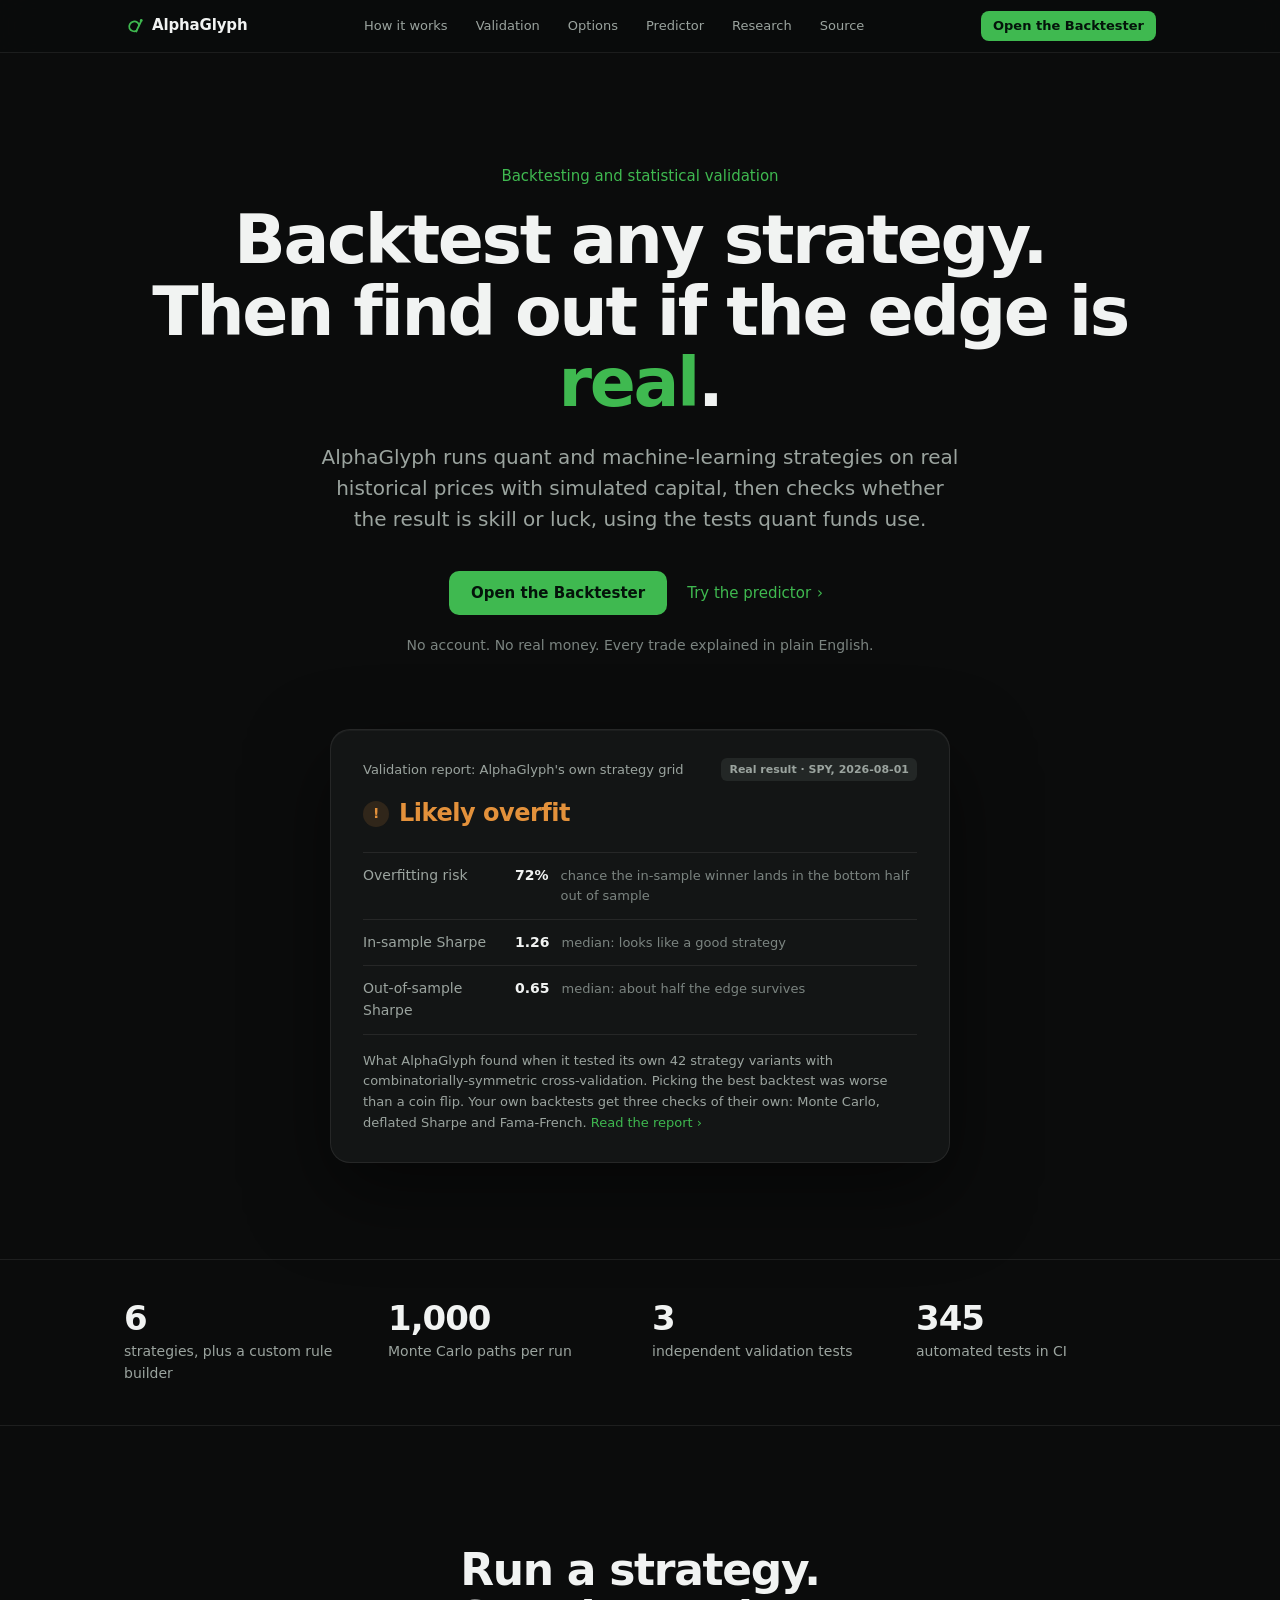
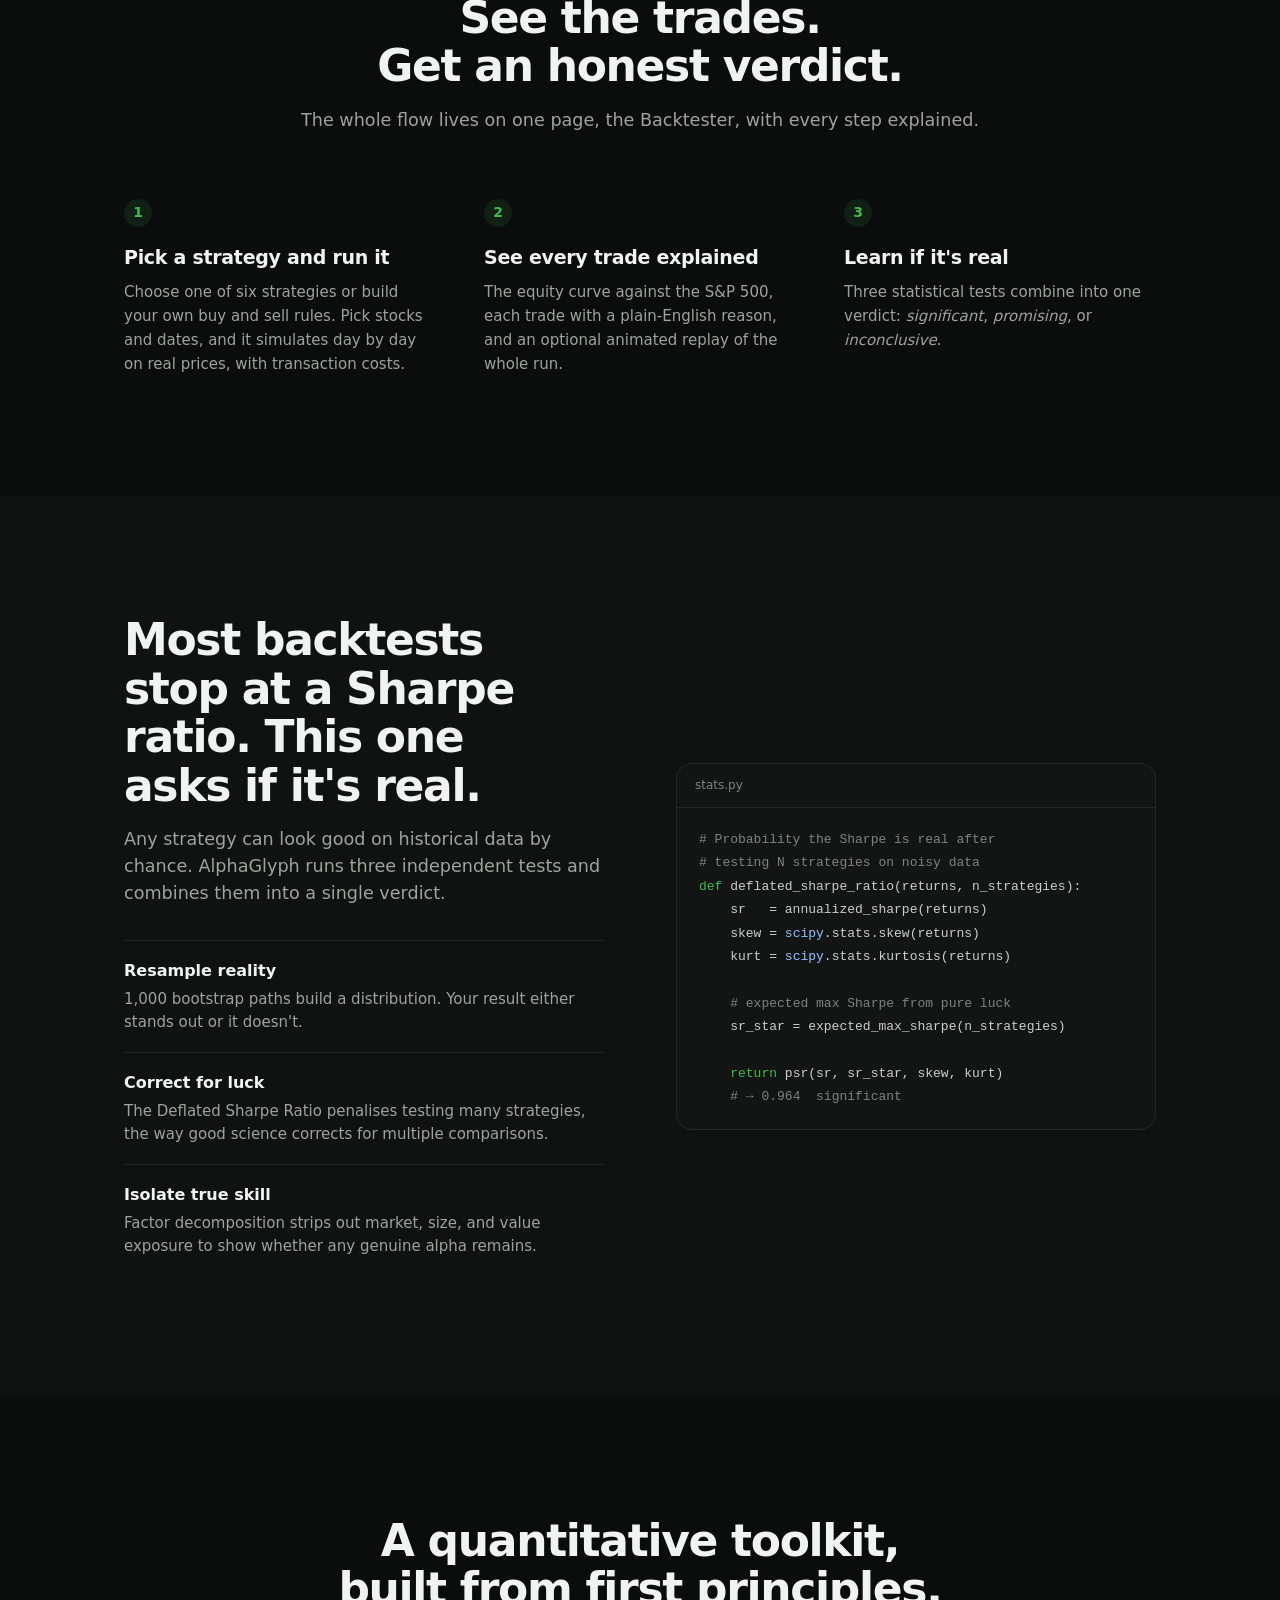
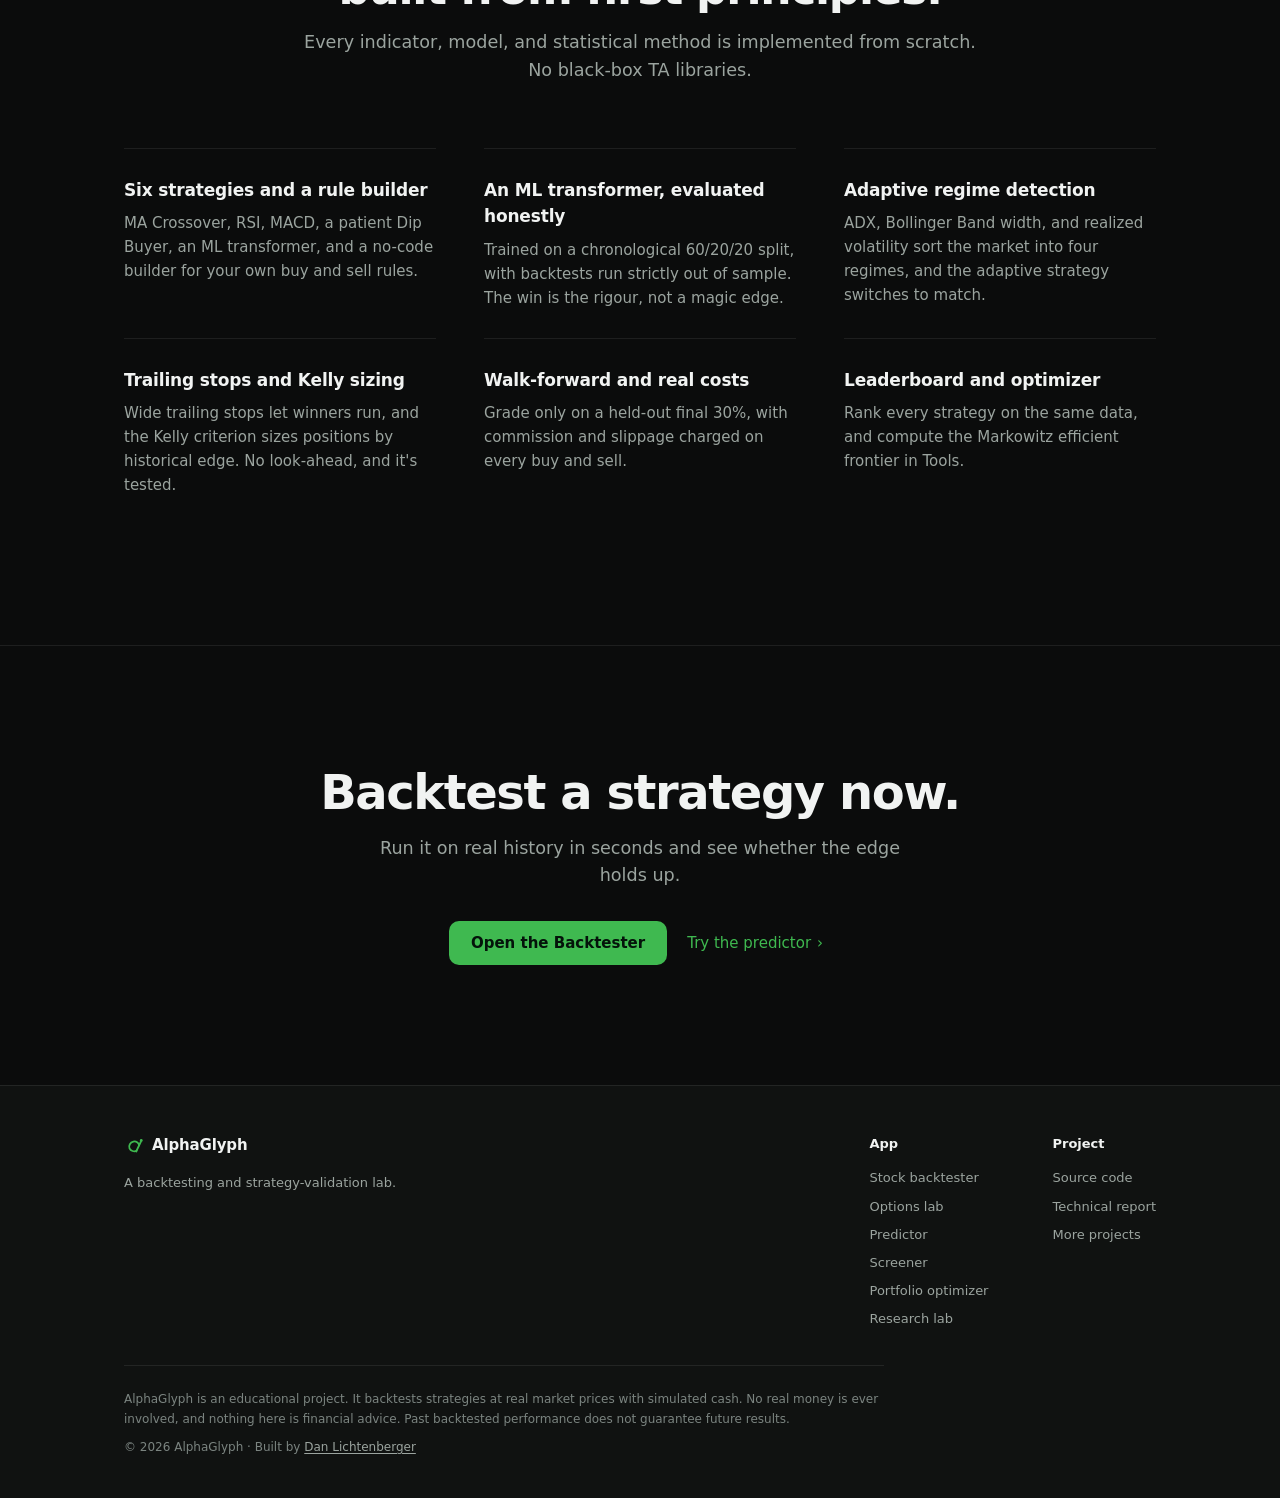
==== frontend/index.html @ bfa4dbac "Options: the wheel, staggered positions, and closing (rolling) on a short delta - The wheel preset: " ====
<!DOCTYPE html>
<html lang="en">
<head>
  <meta charset="UTF-8">
  <meta name="viewport" content="width=device-width, initial-scale=1.0">
  <title>AlphaGlyph — Backtest a Strategy and Find Out If the Edge Is Real</title>
  <meta name="description" content="AlphaGlyph is a backtesting & strategy-validation lab. Run any quant or ML strategy on real historical prices, then check whether the edge is genuine or luck with the same statistical tests quant funds use — Monte Carlo, Deflated Sharpe, Fama-French.">
  <link rel="canonical" href="https://alphaglyph.org/">

  <meta property="og:type" content="website">
  <meta property="og:site_name" content="AlphaGlyph">
  <meta property="og:url" content="https://alphaglyph.org/">
  <meta property="og:title" content="AlphaGlyph — backtest any strategy, then find out if the edge is real">
  <meta property="og:description" content="Run quant and ML strategies on real historical prices, then check whether the result is skill or luck with the tests quant funds use: Monte Carlo, Deflated Sharpe, and Fama-French.">
  <meta property="og:image" content="https://alphaglyph.org/og-image.png">
  <meta property="og:image:width" content="1200">
  <meta property="og:image:height" content="630">
  <meta property="og:image:alt" content="AlphaGlyph — backtest any strategy, then find out if the edge is real.">

  <meta name="twitter:card" content="summary_large_image">
  <meta name="twitter:title" content="AlphaGlyph — backtest any strategy, then find out if the edge is real">
  <meta name="twitter:description" content="Monte Carlo, Deflated Sharpe, and Fama-French on every backtest — an honest verdict, not just a number.">
  <meta name="twitter:image" content="https://alphaglyph.org/og-image.png">

  <!-- Fonts are self-hosted: the Google Fonts stylesheet blocked first paint for ~0.9 s on a mobile connection (Lighthouse, 2026-10-30). -->
  <link rel="preload" href="/fonts/inter-latin.woff2" as="font" type="font/woff2" crossorigin>
  <style>@font-face{font-family:'Inter';font-style:normal;font-weight:400 700;font-display:swap;src:url(/fonts/inter-latin.woff2) format('woff2');unicode-range:U+0000-00FF, U+0131, U+0152-0153, U+02BB-02BC, U+02C6, U+02DA, U+02DC, U+0304, U+0308, U+0329, U+2000-206F, U+20AC, U+2122, U+2191, U+2193, U+2212, U+2215, U+FEFF, U+FFFD}@font-face{font-family:'Inter';font-style:normal;font-weight:400 700;font-display:swap;src:url(/fonts/inter-greek.woff2) format('woff2');unicode-range:U+0370-0377, U+037A-037F, U+0384-038A, U+038C, U+038E-03A1, U+03A3-03FF}</style>
  <meta name="theme-color" content="#0b0c0c">
  <link rel="icon" type="image/svg+xml" href="favicon.svg">
  <link rel="stylesheet" href="landing.css">
</head>
<body>
<a class="skip-link" href="#main">Skip to content</a>

  <!-- ── Navbar ─────────────────────────────────────────────────────────── -->
  <nav class="lp-nav" aria-label="Main">
    <div class="lp-nav-inner">
      <a href="index.html" class="lp-brand" aria-label="AlphaGlyph home">
        <svg class="brand-logo" viewBox="0 0 24 24" fill="none" aria-hidden="true">
          <path d="M18.1 11.3 C17.6 8.2 14.6 5.9 11.2 6.7 C7.4 7.6 5.3 11.6 6.6 14.8 C7.9 18 12.2 19.3 15.2 17.7" stroke="currentColor" stroke-width="2.1" stroke-linecap="round"/>
          <path d="M14.6 18.6 L20.2 6.9" stroke="currentColor" stroke-width="2.1" stroke-linecap="round"/>
          <circle cx="20.7" cy="5.4" r="1.7" fill="currentColor"/>
        </svg>
        <span class="lp-brand-mark">AlphaGlyph</span>
      </a>
      <div class="lp-nav-links">
        <a href="#how"        class="lp-nav-link">How it works</a>
        <a href="#validation" class="lp-nav-link">Validation</a>
        <a href="options.html" class="lp-nav-link">Options</a>
        <a href="predict.html" class="lp-nav-link">Predictor</a>
        <a href="research.html" class="lp-nav-link">Research</a>
        <a href="https://github.com/Danny-397/Alphaglyph" class="lp-nav-link" target="_blank" rel="noopener">Source</a>
      </div>
      <a href="backtest.html" class="btn btn-primary btn-sm lp-nav-cta">Open the Backtester</a>
    </div>
  </nav>

  <main id="main" tabindex="-1">
    <!-- ── Hero ─────────────────────────────────────────────────────────── -->
    <header class="hero">
      <div class="container hero-inner">
        <p class="eyebrow">Backtesting and statistical validation</p>
        <h1>Backtest any strategy. <br>Then find out if the edge is <span class="accent">real</span>.</h1>
        <p class="hero-sub">
          AlphaGlyph runs quant and machine-learning strategies on real historical prices with simulated
          capital, then checks whether the result is skill or luck, using the tests quant funds use.
        </p>
        <div class="hero-cta">
          <a href="backtest.html" class="btn btn-primary btn-lg">Open the Backtester</a>
          <a href="predict.html" class="btn btn-quiet btn-lg">Try the predictor <span aria-hidden="true">›</span></a>
        </div>
        <p class="hero-note">No account. No real money. Every trade explained in plain English.</p>
      </div>

      <!-- The real result, not a flattering example: AlphaGlyph's validation of its own grid -->
      <div class="container">
        <figure class="verdict" aria-label="AlphaGlyph's validation of its own strategy grid">
          <div class="verdict-top">
            <span>Validation report: AlphaGlyph's own strategy grid</span>
            <span class="verdict-tag">Real result · SPY, 2026-08-01</span>
          </div>
          <div class="verdict-headline is-warn">
            <span class="tick" aria-hidden="true">!</span> Likely overfit
          </div>
          <div class="verdict-rows">
            <div class="verdict-row">
              <span class="lbl">Overfitting risk</span>
              <span class="val">72%</span>
              <span class="ctx">chance the in-sample winner lands in the bottom half out of sample</span>
            </div>
            <div class="verdict-row">
              <span class="lbl">In-sample Sharpe</span>
              <span class="val">1.26</span>
              <span class="ctx">median: looks like a good strategy</span>
            </div>
            <div class="verdict-row">
              <span class="lbl">Out-of-sample Sharpe</span>
              <span class="val">0.65</span>
              <span class="ctx">median: about half the edge survives</span>
            </div>
          </div>
          <figcaption class="verdict-note">What AlphaGlyph found when it tested its own 42 strategy variants with
            combinatorially-symmetric cross-validation. Picking the best backtest was worse than a coin flip.
            Your own backtests get three checks of their own: Monte Carlo, deflated Sharpe and Fama-French.
            <a href="https://github.com/Danny-397/Alphaglyph/blob/main/docs/technical-report.md">Read the report</a></figcaption>
        </figure>
      </div>
    </header>

    <!-- ── Figures ──────────────────────────────────────────────────────── -->
    <section class="figures" aria-label="At a glance">
      <div class="container figures-inner">
        <div class="figure"><span class="figure-num">6</span><span class="figure-lbl">strategies, plus a custom rule builder</span></div>
        <div class="figure"><span class="figure-num">1,000</span><span class="figure-lbl">Monte Carlo paths per run</span></div>
        <div class="figure"><span class="figure-num">3</span><span class="figure-lbl">independent validation tests</span></div>
        <div class="figure"><span class="figure-num">345</span><span class="figure-lbl">automated tests in CI</span></div>
      </div>
    </section>

    <!-- ── How it works ─────────────────────────────────────────────────── -->
    <section class="section" id="how">
      <div class="container">
        <div class="section-head">
          <h2>Run a strategy. See the trades. <br>Get an honest verdict.</h2>
          <p>The whole flow lives on one page, the Backtester, with every step explained.</p>
        </div>

        <ol class="steps">
          <li class="step">
            <span class="step-n">1</span>
            <h3>Pick a strategy and run it</h3>
            <p>Choose one of six strategies or build your own buy and sell rules. Pick stocks and dates, and it simulates day by day on real prices, with transaction costs.</p>
          </li>
          <li class="step">
            <span class="step-n">2</span>
            <h3>See every trade explained</h3>
            <p>The equity curve against the S&amp;P 500, each trade with a plain-English reason, and an optional animated replay of the whole run.</p>
          </li>
          <li class="step">
            <span class="step-n">3</span>
            <h3>Learn if it's real</h3>
            <p>Three statistical tests combine into one verdict: <em>significant</em>, <em>promising</em>, or <em>inconclusive</em>.</p>
          </li>
        </ol>
      </div>
    </section>

    <!-- ── Validation ───────────────────────────────────────────────────── -->
    <section class="section section-alt" id="validation">
      <div class="container split">
        <div>
          <div class="section-head section-head-left">
            <h2>Most backtests stop at a Sharpe ratio. This one asks if it's real.</h2>
            <p>Any strategy can look good on historical data by chance. AlphaGlyph runs three
              independent tests and combines them into a single verdict.</p>
          </div>
          <ul class="split-list">
            <li>
              <h3>Resample reality</h3>
              <p>1,000 bootstrap paths build a distribution. Your result either stands out or it doesn't.</p>
            </li>
            <li>
              <h3>Correct for luck</h3>
              <p>The Deflated Sharpe Ratio penalises testing many strategies, the way good science corrects for multiple comparisons.</p>
            </li>
            <li>
              <h3>Isolate true skill</h3>
              <p>Factor decomposition strips out market, size, and value exposure to show whether any genuine alpha remains.</p>
            </li>
          </ul>
        </div>

        <div class="code-panel">
          <div class="code-bar">stats.py</div>
          <pre class="code-body"><span class="c"># Probability the Sharpe is real after</span>
<span class="c"># testing N strategies on noisy data</span>
<span class="k">def</span> deflated_sharpe_ratio(returns, n_strategies):
    sr   = annualized_sharpe(returns)
    skew = <span class="n">scipy</span>.stats.skew(returns)
    kurt = <span class="n">scipy</span>.stats.kurtosis(returns)

    <span class="c"># expected max Sharpe from pure luck</span>
    sr_star = expected_max_sharpe(n_strategies)

    <span class="k">return</span> psr(sr, sr_star, skew, kurt)
    <span class="c"># → 0.964  significant</span></pre>
        </div>
      </div>
    </section>

    <!-- ── Toolkit ──────────────────────────────────────────────────────── -->
    <section class="section" id="features">
      <div class="container">
        <div class="section-head">
          <h2>A quantitative toolkit, built from first principles.</h2>
          <p>Every indicator, model, and statistical method is implemented from scratch. No black-box TA libraries.</p>
        </div>

        <div class="features">
          <div class="feature">
            <h3>Six strategies and a rule builder</h3>
            <p>MA Crossover, RSI, MACD, a patient Dip Buyer, an ML transformer, and a no-code builder for your own buy and sell rules.</p>
          </div>
          <div class="feature">
            <h3>An ML transformer, evaluated honestly</h3>
            <p>Trained on a chronological 60/20/20 split, with backtests run strictly out of sample. The win is the rigour, not a magic edge.</p>
          </div>
          <div class="feature">
            <h3>Adaptive regime detection</h3>
            <p>ADX, Bollinger Band width, and realized volatility sort the market into four regimes, and the adaptive strategy switches to match.</p>
          </div>
          <div class="feature">
            <h3>Trailing stops and Kelly sizing</h3>
            <p>Wide trailing stops let winners run, and the Kelly criterion sizes positions by historical edge. No look-ahead, and it's tested.</p>
          </div>
          <div class="feature">
            <h3>Walk-forward and real costs</h3>
            <p>Grade only on a held-out final 30%, with commission and slippage charged on every buy and sell.</p>
          </div>
          <div class="feature">
            <h3>Leaderboard and optimizer</h3>
            <p>Rank every strategy on the same data, and compute the Markowitz efficient frontier in Tools.</p>
          </div>
        </div>
      </div>
    </section>

    <!-- ── CTA ──────────────────────────────────────────────────────────── -->
    <section class="cta">
      <div class="container">
        <h2>Backtest a strategy now.</h2>
        <p>Run it on real history in seconds and see whether the edge holds up.</p>
        <div class="cta-btns">
          <a href="backtest.html" class="btn btn-primary btn-lg">Open the Backtester</a>
          <a href="predict.html" class="btn btn-quiet btn-lg">Try the predictor <span aria-hidden="true">›</span></a>
        </div>
      </div>
    </section>
  </main>

  <!-- ── Footer ─────────────────────────────────────────────────────────── -->
  <footer class="lp-footer">
    <div class="container">
      <div class="footer-grid">
        <div class="footer-brand">
          <a href="index.html" class="lp-brand">
            <svg class="brand-logo" viewBox="0 0 24 24" fill="none" aria-hidden="true">
              <path d="M18.1 11.3 C17.6 8.2 14.6 5.9 11.2 6.7 C7.4 7.6 5.3 11.6 6.6 14.8 C7.9 18 12.2 19.3 15.2 17.7" stroke="currentColor" stroke-width="2.1" stroke-linecap="round"/>
              <path d="M14.6 18.6 L20.2 6.9" stroke="currentColor" stroke-width="2.1" stroke-linecap="round"/>
              <circle cx="20.7" cy="5.4" r="1.7" fill="currentColor"/>
            </svg>
            <span class="lp-brand-mark">AlphaGlyph</span>
          </a>
          <p class="footer-tagline">A backtesting and strategy-validation lab.</p>
        </div>
        <div class="footer-links">
          <div class="footer-col">
            <h2>App</h2>
            <a href="backtest.html">Stock backtester</a>
            <a href="options.html">Options lab</a>
            <a href="predict.html">Predictor</a>
            <a href="screener.html">Screener</a>
            <a href="portfolio.html">Portfolio optimizer</a>
            <a href="research.html">Research lab</a>
          </div>
          <div class="footer-col">
            <h2>Project</h2>
            <a href="https://github.com/Danny-397/Alphaglyph" target="_blank" rel="noopener">Source code</a>
            <a href="https://github.com/Danny-397/Alphaglyph/blob/main/docs/technical-report.md">Technical report</a>
            <a href="https://danny-397.github.io/">More projects</a>
          </div>
        </div>
      </div>
      <p class="disclaimer">
        AlphaGlyph is an educational project. It backtests strategies at real market prices with simulated cash.
        No real money is ever involved, and nothing here is financial advice. Past backtested performance does
        not guarantee future results.
      </p>
      <p class="disclaimer">© 2026 AlphaGlyph · Built by <a href="https://danny-397.github.io/">Dan Lichtenberger</a></p>
    </div>
  </footer>

  <!-- Pre-warm the free-tier backend when a visitor reaches for a tool (hovers,
       focuses or taps a link to one), so the cold start overlaps the click.
       Not on page load: Render's 750 free instance-hours are shared by every
       backend on the account, each wake costs at least 15 minutes, and a
       visitor who only reads this page (or a crawler) should not spend any. -->
  <script src="config.js"></script>
  <script>
    (function () {
      var base = window.RENDER_URL || ''
      if (!base || navigator.webdriver) return
      var woke = false
      function wake(e) {
        var a = e.target.closest && e.target.closest('a[href]')
        if (woke || !a || !/(backtest|predict|research|screener|portfolio|tools)\.html/.test(a.getAttribute('href'))) return
        woke = true
        // No mode:'no-cors': /health sends access-control-allow-origin for this
        // site, and no-cors was getting the request cancelled (net::ERR_ABORTED).
        try { fetch(base + '/health', { cache: 'no-store' }).catch(function () {}) } catch (err) { /* never break the page */ }
      }
      ['pointerover', 'focusin', 'touchstart'].forEach(function (t) {
        document.addEventListener(t, wake, { passive: true })
      })
    })()
  </script>

<script src="scroll-focus.js" defer></script>
</body>
</html>
---- frontend/landing.css ----
/* Inter arrives late (display=swap). Until it does, text set in plain Arial
   wraps differently and the hero jumps when Inter lands (CLS 0.17 measured
   2026-10-30). Arial scaled to Inter's metrics keeps the line breaks put. */
@font-face {
  font-family: "Inter Fallback";
  src: local("Arial");
  size-adjust: 107.12%;
  ascent-override: 90.44%;
  descent-override: 22.52%;
  line-gap-override: 0%;
}

/* ══════════════════════════════════════════════════════════════════════════
   AlphaGlyph — Landing page
   Same tokens as the app (style.css): neutral near-black, one green accent,
   system typography. Hierarchy comes from type and space, not boxes.
   ══════════════════════════════════════════════════════════════════════════ */

:root {
  --bg:        #0b0c0c;
  --bg-alt:    #101211;
  --surface:   #131515;
  --surface2:  #1b1e1d;
  --surface3:  #232726;
  --border:    rgba(255,255,255,0.08);
  --border-lt: rgba(255,255,255,0.14);
  --text:      #f1f3f2;
  --muted:     #9ba49f;
  --faint:     #7b8480;

  --green:     #3fb950;
  --green-br:  #4cc85f;
  --green-dim: rgba(63,185,80,0.12);
  --amber:     #e3913b;
  --amber-dim: rgba(227,145,59,0.14);

  --font-ui:   -apple-system, BlinkMacSystemFont, 'SF Pro Display', 'SF Pro Text', 'Inter', 'Inter Fallback', 'Segoe UI', system-ui, sans-serif;
  --font-mono: 'SF Mono', ui-monospace, 'JetBrains Mono', 'Cascadia Code', Menlo, monospace;
  --maxw:      1080px;
  --ease:      cubic-bezier(0.2, 0.8, 0.2, 1);
  --ring:      0 0 0 3px rgba(63,185,80,0.35);
  color-scheme: dark;
}

*, *::before, *::after { box-sizing: border-box; margin: 0; padding: 0; }

html { scroll-behavior: smooth; scroll-padding-top: 72px; -webkit-text-size-adjust: 100%; }

body {
  background: var(--bg);
  color: var(--text);
  font-family: var(--font-ui);
  font-size: 17px;
  line-height: 1.55;
  -webkit-font-smoothing: antialiased;
  -moz-osx-font-smoothing: grayscale;
}

a { color: inherit; text-decoration: none; }
:focus-visible { outline: none; box-shadow: var(--ring); border-radius: 8px; }
::selection { background: rgba(63,185,80,0.3); }

.container { max-width: var(--maxw); margin: 0 auto; padding: 0 24px; }

/* ── Navbar ──────────────────────────────────────────────────────────────── */
.lp-nav {
  position: sticky; top: 0; z-index: 50;
  background: rgba(11,12,12,0.72);
  backdrop-filter: saturate(180%) blur(20px);
  -webkit-backdrop-filter: saturate(180%) blur(20px);
  border-bottom: 1px solid var(--border);
}
.lp-nav-inner {
  max-width: var(--maxw);
  margin: 0 auto;
  padding: 0 24px;
  height: 52px;
  display: flex; align-items: center; gap: 24px;
}
.lp-brand { display: inline-flex; align-items: center; gap: 8px; }
.brand-logo { width: 20px; height: 20px; color: var(--green); flex-shrink: 0; }
.lp-brand-mark { font-size: 15px; font-weight: 600; letter-spacing: -0.01em; }

.lp-nav-links { display: flex; gap: 4px; margin: 0 auto; }
.lp-nav-link {
  padding: 6px 12px;
  font-size: 13px; font-weight: 500;
  color: var(--muted);
  border-radius: 8px;
  transition: color 120ms var(--ease);
}
.lp-nav-link:hover { color: var(--text); }

/* ── Buttons ─────────────────────────────────────────────────────────────── */
.btn {
  display: inline-flex; align-items: center; justify-content: center; gap: 6px;
  height: 36px; padding: 0 16px;
  border: none; border-radius: 8px;
  font-family: var(--font-ui);
  font-size: 14px; font-weight: 500;
  white-space: nowrap;
  cursor: pointer;
  transition: background 120ms var(--ease), color 120ms var(--ease), transform 120ms var(--ease);
}
.btn:active { transform: scale(0.98); }
.btn-primary { background: var(--green); color: #04130a; font-weight: 600; }
.btn-primary:hover { background: var(--green-br); }
.btn-quiet { background: transparent; color: var(--green); padding: 0 8px; }
.btn-quiet:hover { color: var(--green-br); text-decoration: underline; text-underline-offset: 4px; }
.btn-sm { height: 30px; padding: 0 12px; font-size: 13px; }
.btn-lg { height: 44px; padding: 0 22px; font-size: 15px; border-radius: 10px; }
.btn-quiet.btn-lg { padding: 0 8px; }

/* ── Hero ────────────────────────────────────────────────────────────────── */
.hero { padding: 112px 0 96px; }
.hero-inner { text-align: center; }
.eyebrow {
  font-size: 15px; font-weight: 500;
  color: var(--green);
  margin-bottom: 16px;
}
.hero h1 {
  font-size: clamp(2.5rem, 6vw, 4.25rem);
  line-height: 1.05;
  font-weight: 700;
  letter-spacing: -0.035em;
  margin: 0 auto 24px;
  max-width: 1000px;
  text-wrap: balance;
}
.hero h1 .accent { color: var(--green); }
.hero-sub {
  font-size: clamp(1.05rem, 1.6vw, 1.25rem);
  line-height: 1.55;
  color: var(--muted);
  max-width: 640px;
  margin: 0 auto 36px;
}
.hero-cta { display: flex; gap: 12px; justify-content: center; align-items: center; flex-wrap: wrap; }
.hero-note { font-size: 14px; color: var(--faint); margin-top: 20px; }

/* Verdict card: the product's own output, presented as the hero image */
.verdict {
  max-width: 620px;
  margin: 72px auto 0;
  padding: 28px 32px;
  background: var(--surface);
  border: 1px solid var(--border);
  border-radius: 20px;
  box-shadow: 0 1px 0 rgba(255,255,255,0.04) inset, 0 30px 80px rgba(0,0,0,0.5);
}
.verdict-top {
  display: flex; align-items: center; justify-content: space-between; gap: 12px;
  font-size: 13px; color: var(--muted);
  margin-bottom: 14px;
}
.verdict-tag {
  font-size: 11px; font-weight: 600;
  color: var(--muted);
  background: var(--surface3);
  padding: 3px 8px;
  border-radius: 6px;
}
.verdict-headline {
  display: flex; align-items: center; gap: 10px;
  font-size: 24px; font-weight: 600; letter-spacing: -0.02em;
  color: var(--green);
  margin-bottom: 20px;
}
.verdict-headline .tick {
  display: inline-flex; align-items: center; justify-content: center;
  width: 26px; height: 26px; border-radius: 50%;
  background: var(--green-dim);
  font-size: 14px; flex-shrink: 0;
}
.verdict-rows { border-top: 1px solid var(--border); }
.verdict-headline.is-warn { color: var(--amber); }
.verdict-headline.is-warn .tick { background: var(--amber-dim); font-weight: 700; }
.verdict-row {
  display: grid;
  grid-template-columns: 140px auto 1fr;
  align-items: baseline;
  gap: 12px;
  padding: 12px 0;
  border-bottom: 1px solid var(--border);
  font-size: 14px;
}
.verdict-row .lbl { color: var(--muted); }
.verdict-row .val { font-weight: 600; font-variant-numeric: tabular-nums; }
.verdict-row .ctx { color: var(--faint); font-size: 13px; }
.verdict-note {
  margin-top: 16px;
  font-size: 13px; line-height: 1.6;
  color: var(--muted);
}
.verdict-note a { color: var(--green); white-space: nowrap; }
.verdict-note a::after { content: ' ›'; }
.verdict-note a:hover { text-decoration: underline; text-underline-offset: 3px; }

/* ── Figures ─────────────────────────────────────────────────────────────── */
.figures { border-top: 1px solid var(--border); border-bottom: 1px solid var(--border); }
.figures-inner {
  display: grid;
  grid-template-columns: repeat(4, 1fr);
  gap: 24px;
  padding-top: 40px; padding-bottom: 40px;
}
.figure { display: flex; flex-direction: column; gap: 4px; }
.figure-num {
  font-size: 34px; font-weight: 600; letter-spacing: -0.03em; line-height: 1.1;
  font-variant-numeric: tabular-nums;
}
.figure-lbl { font-size: 14px; color: var(--muted); }

/* ── Sections ────────────────────────────────────────────────────────────── */
.section { padding: 120px 0; }
.section-alt { background: var(--bg-alt); }
.section-head { max-width: 680px; margin: 0 auto 64px; text-align: center; }
.section-head-left { margin: 0 0 32px; text-align: left; }
.section-head-left h2 { font-size: clamp(1.75rem, 3vw, 2.25rem); }
.section-head h2, .cta h2 { text-wrap: balance; }
.section-head h2 {
  font-size: clamp(1.9rem, 3.6vw, 2.75rem);
  font-weight: 700;
  letter-spacing: -0.03em;
  line-height: 1.1;
  margin-bottom: 16px;
}
.section-head p { font-size: 1.1rem; color: var(--muted); }

/* Steps: three numbered columns, no boxes */
.steps {
  list-style: none;
  display: grid;
  grid-template-columns: repeat(3, 1fr);
  gap: 48px;
}
.step-n {
  display: inline-flex; align-items: center; justify-content: center;
  width: 28px; height: 28px;
  border-radius: 50%;
  background: var(--green-dim);
  color: var(--green);
  font-size: 14px; font-weight: 600;
  margin-bottom: 16px;
}
.step h3 { font-size: 19px; font-weight: 600; letter-spacing: -0.015em; margin-bottom: 8px; }
.step p  { font-size: 15px; color: var(--muted); line-height: 1.6; }

/* Validation split */
.split {
  display: grid;
  grid-template-columns: 1fr 1fr;
  gap: 72px;
  align-items: center;
}
.split-list { list-style: none; }
.split-list li { padding: 18px 0; border-top: 1px solid var(--border); }
.split-list h3 { font-size: 16px; font-weight: 600; margin-bottom: 4px; }
.split-list p  { font-size: 15px; color: var(--muted); }

.code-panel {
  background: var(--surface);
  border: 1px solid var(--border);
  border-radius: 16px;
  overflow: hidden;
  font-family: var(--font-mono);
  font-size: 13px;
}
.code-bar {
  padding: 12px 18px;
  font-family: var(--font-ui);
  font-size: 12px; color: var(--faint);
  border-bottom: 1px solid var(--border);
}
.code-body { padding: 20px 22px; line-height: 1.8; color: #c9d0cc; overflow-x: auto; }
.code-body .k { color: var(--green); }
.code-body .c { color: var(--faint); }
.code-body .n { color: #8fc1ff; }

/* Toolkit: a quiet two-row grid separated by hairlines */
.features {
  display: grid;
  grid-template-columns: repeat(3, 1fr);
  column-gap: 48px;
}
.feature { padding: 28px 0; border-top: 1px solid var(--border); }
.feature h3 { font-size: 17px; font-weight: 600; letter-spacing: -0.01em; margin-bottom: 8px; }
.feature p  { font-size: 15px; color: var(--muted); line-height: 1.6; }

/* ── CTA ─────────────────────────────────────────────────────────────────── */
.cta { text-align: center; padding: 120px 0; border-top: 1px solid var(--border); }
.cta h2 {
  font-size: clamp(2rem, 4vw, 3rem);
  font-weight: 700; letter-spacing: -0.03em; line-height: 1.1;
  margin-bottom: 16px;
}
.cta p { font-size: 1.1rem; color: var(--muted); margin: 0 auto 32px; max-width: 520px; }
.cta-btns { display: flex; gap: 12px; justify-content: center; align-items: center; flex-wrap: wrap; }

/* ── Footer ──────────────────────────────────────────────────────────────── */
.lp-footer { border-top: 1px solid var(--border); padding: 48px 0 40px; background: var(--bg-alt); }
.footer-grid {
  display: flex; justify-content: space-between; align-items: flex-start;
  gap: 32px; flex-wrap: wrap;
  margin-bottom: 32px;
}
.footer-tagline { font-size: 13px; color: var(--muted); margin-top: 10px; }
.footer-links { display: flex; gap: 64px; flex-wrap: wrap; }
.footer-col h2 { font-size: 13px; font-weight: 600; margin-bottom: 10px; }
.footer-col a {
  display: block;
  font-size: 13px; color: var(--muted);
  padding: 4px 0;
  transition: color 120ms var(--ease);
}
.footer-col a:hover { color: var(--text); }
.disclaimer {
  font-size: 12px; line-height: 1.65;
  color: var(--faint);
  max-width: 760px;
}
.disclaimer:first-of-type { padding-top: 24px; border-top: 1px solid var(--border); }
.disclaimer + .disclaimer { margin-top: 8px; }
.disclaimer a { color: var(--muted); text-decoration: underline; text-underline-offset: 2px; }
.disclaimer a:hover { color: var(--text); }

/* ── Responsive ──────────────────────────────────────────────────────────── */
@media (max-width: 880px) {
  .lp-nav-links { display: none; }
  .lp-nav-cta   { margin-left: auto; }
  .hero    { padding: 80px 0 72px; }
  .section, .cta { padding: 88px 0; }
  .figures-inner { grid-template-columns: repeat(2, 1fr); row-gap: 32px; }
  .steps    { grid-template-columns: 1fr; gap: 36px; }
  .split    { grid-template-columns: 1fr; gap: 48px; }
  .features { grid-template-columns: 1fr 1fr; column-gap: 32px; }
  .section-head { margin-bottom: 48px; }
}
@media (max-width: 560px) {
  body { font-size: 16px; }
  .container, .lp-nav-inner { padding-left: 16px; padding-right: 16px; }
  .hero { padding: 56px 0 56px; }
  .hero h1 br, .section-head h2 br { display: none; }
  .hero-cta, .cta-btns { flex-direction: column; align-items: stretch; }
  .hero-cta .btn-primary, .cta-btns .btn-primary { width: 100%; }
  .verdict { margin-top: 48px; padding: 20px; border-radius: 16px; }
  .verdict-headline { font-size: 20px; }
  .verdict-row { grid-template-columns: 1fr auto; row-gap: 2px; }
  .verdict-row .ctx { grid-column: 1 / -1; }
  .figure-num { font-size: 28px; }
  .features { grid-template-columns: 1fr; }
  .section, .cta { padding: 72px 0; }
  .footer-links { gap: 40px; }
}

@media (prefers-reduced-motion: reduce) {
  html { scroll-behavior: auto; }
  *, *::before, *::after { transition-duration: 0.01ms !important; animation-duration: 0.01ms !important; }
}

/* Skip link: hidden until a keyboard user tabs to it, then the first stop on the page. */
.skip-link { position: absolute; left: 12px; top: -64px; z-index: 1000; padding: 10px 14px;
  border-radius: 8px; background: #3fb950; color: #06180a; font-weight: 600; text-decoration: none; }
.skip-link:focus { top: 12px; }
main:focus { outline: none; }
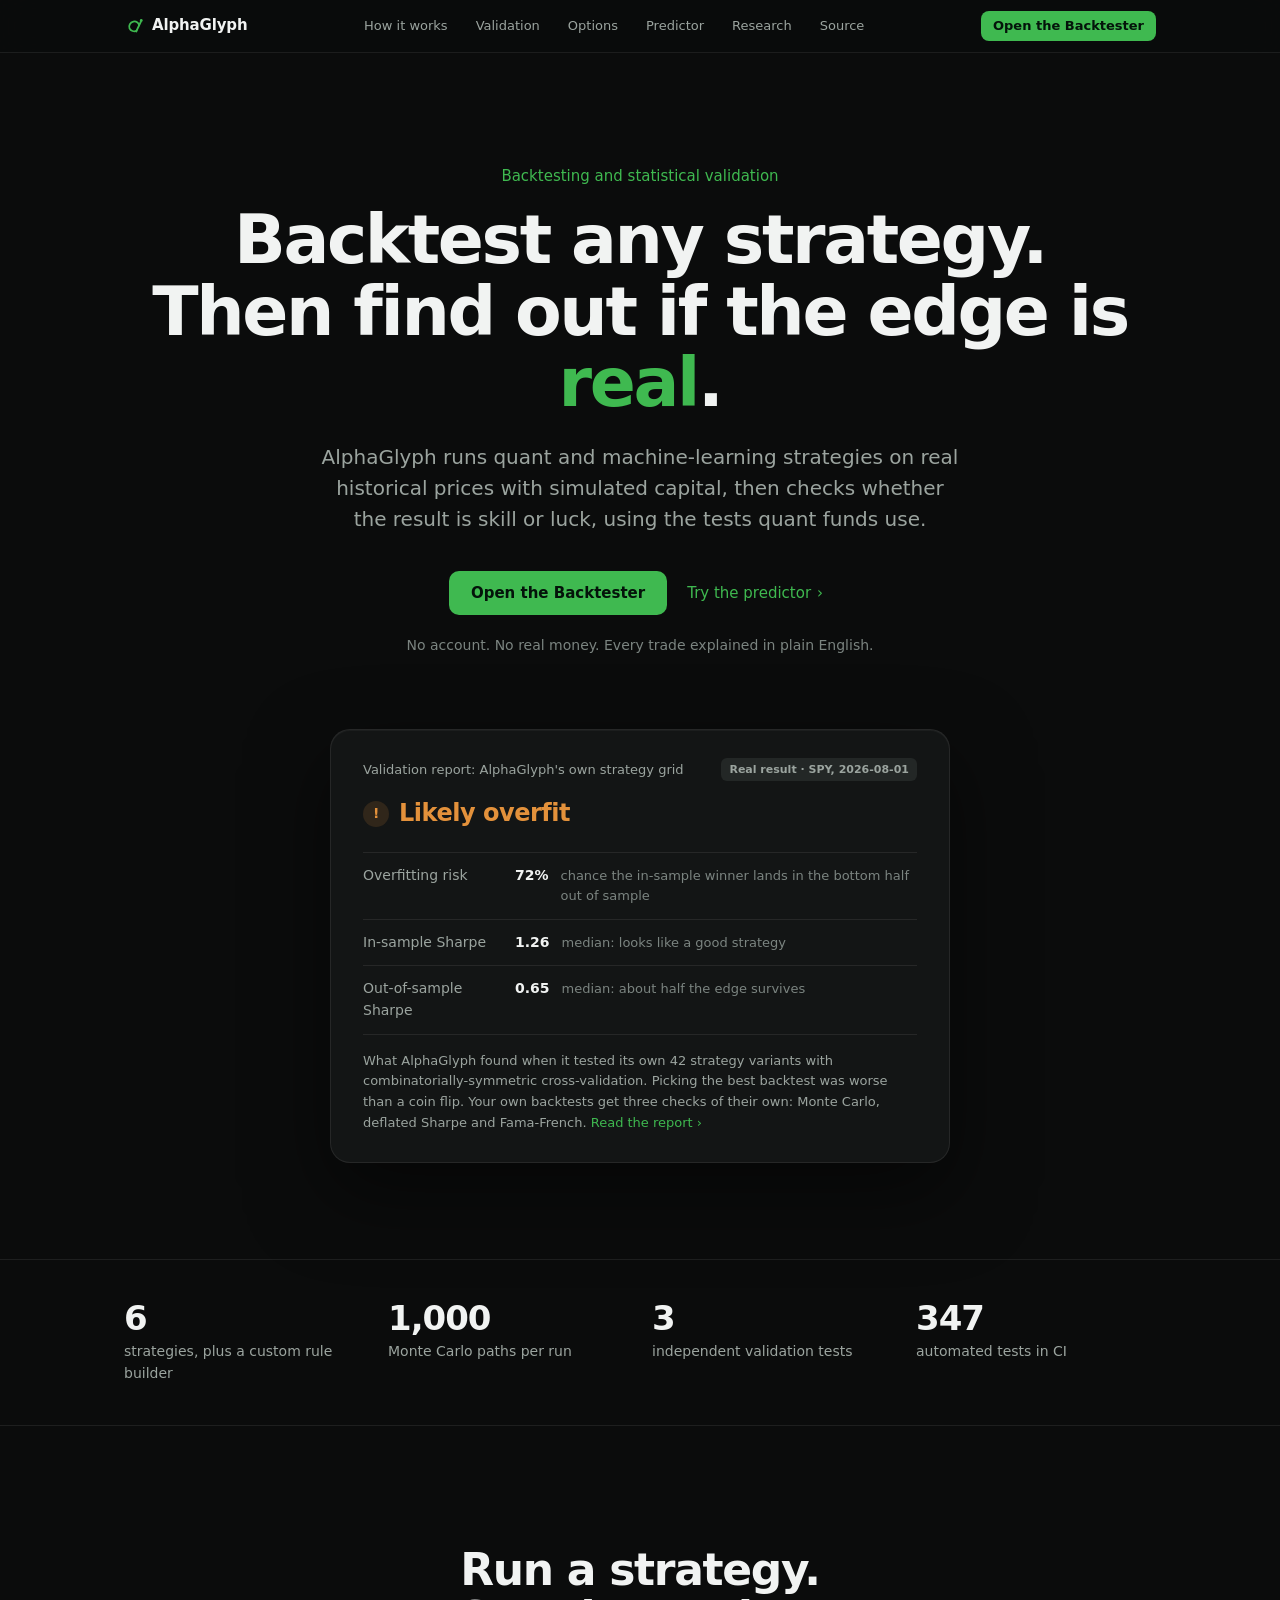
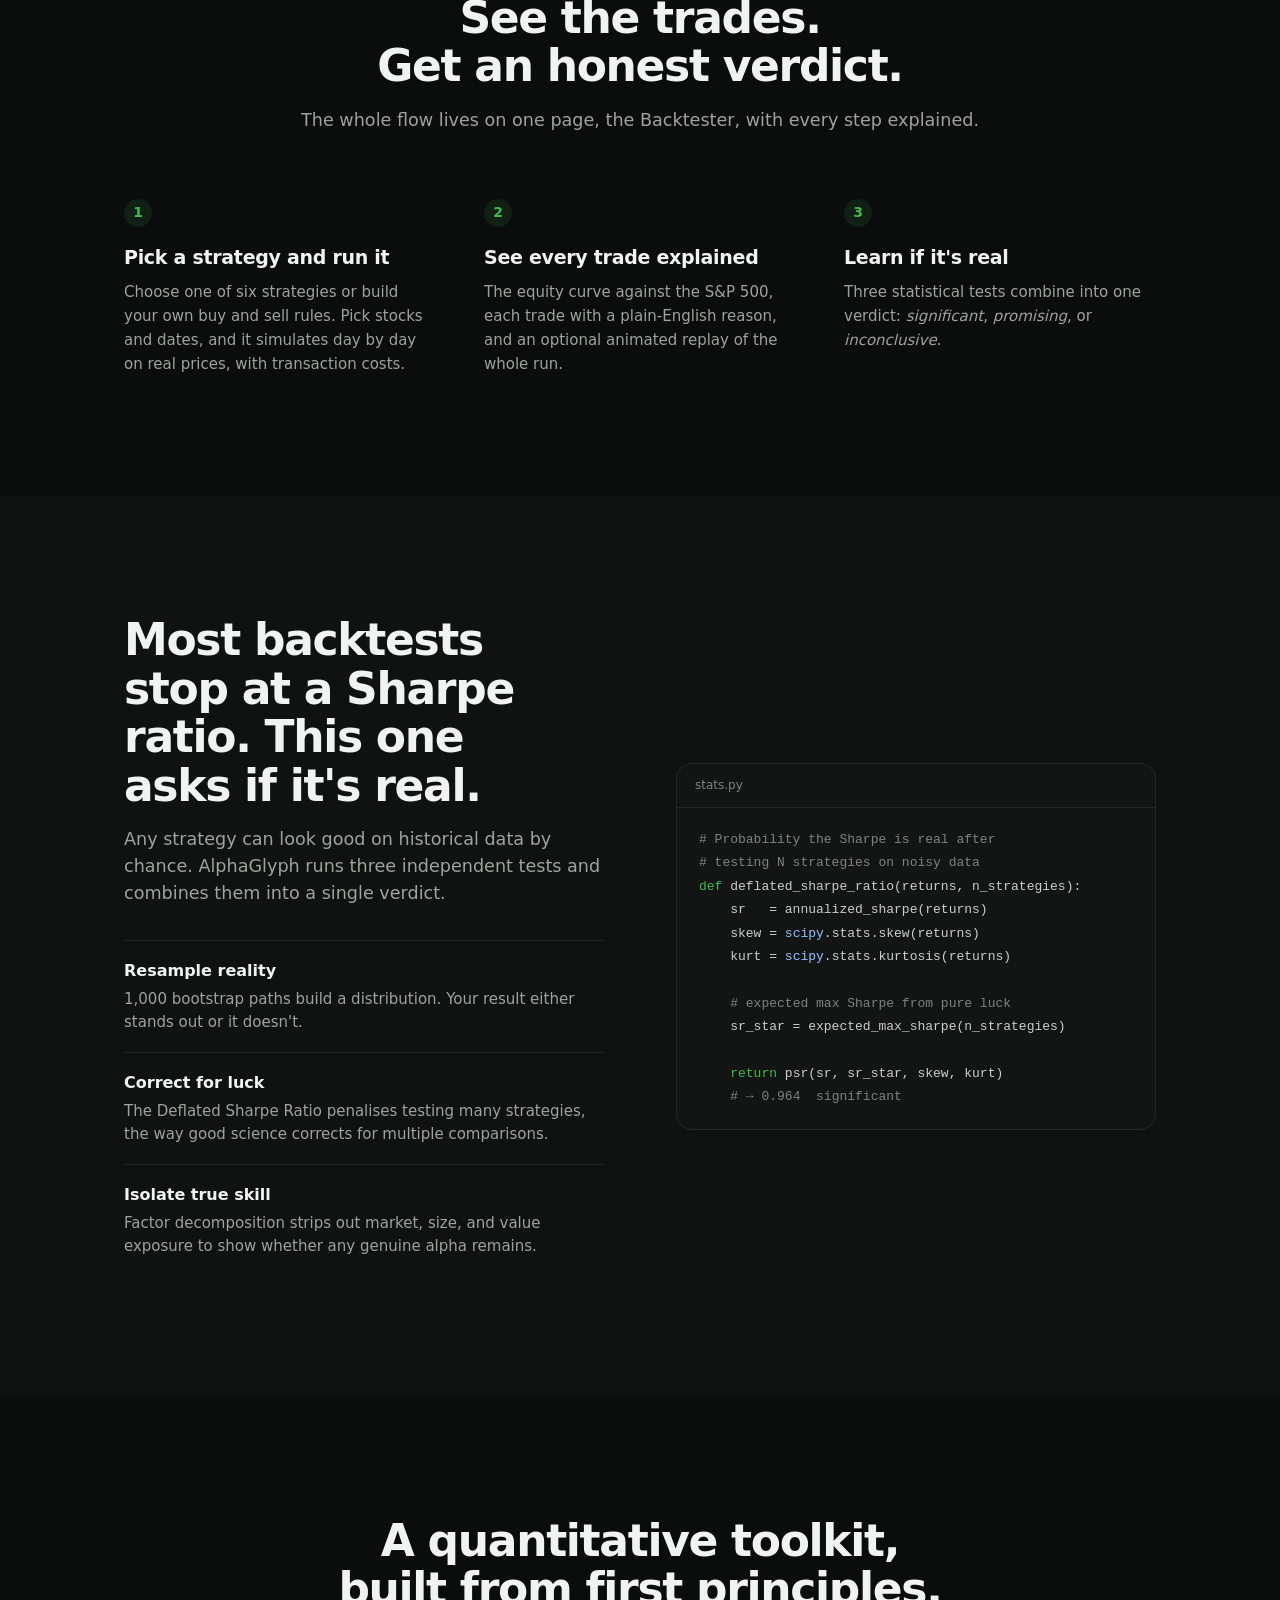
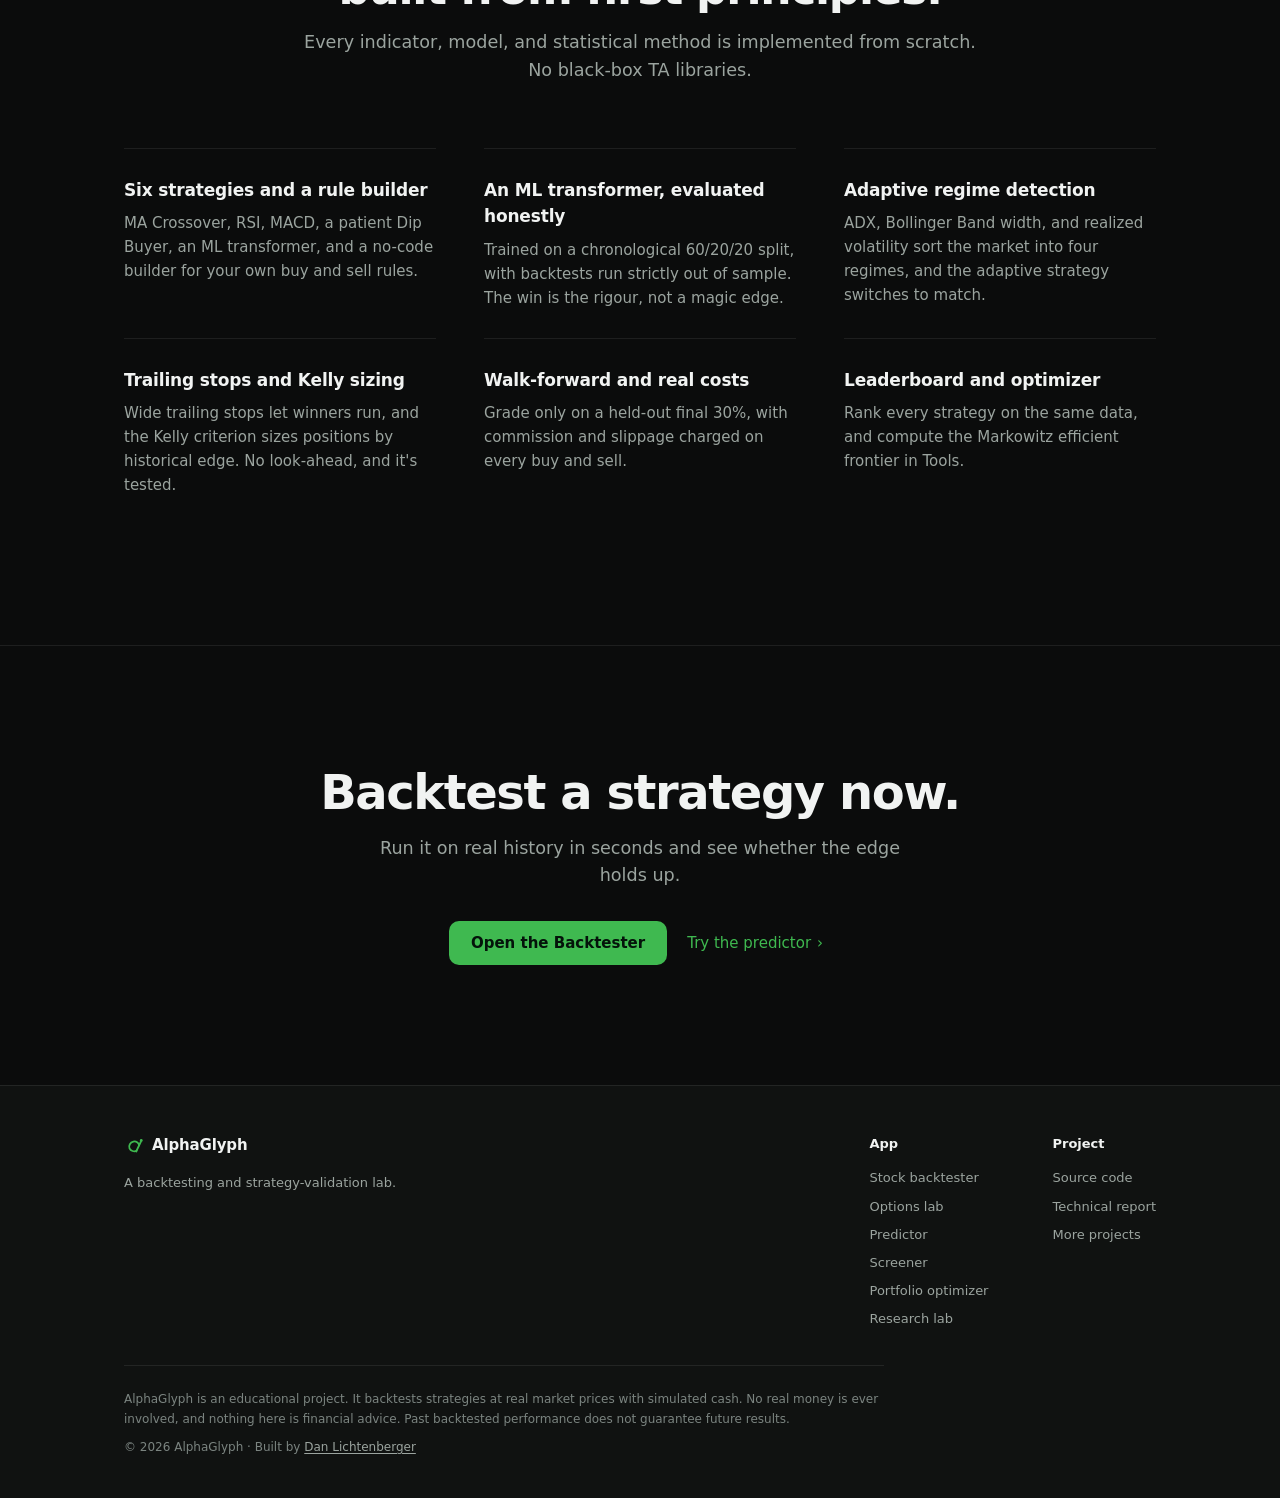
==== commit 279ec0d6: "Options: easier to read results and a fairer leaderboard - Leaderboard ranks by Sharpe by default (s" ====
--- a/frontend/index.html
+++ b/frontend/index.html
@@ -113,7 +113,7 @@
         <div class="figure"><span class="figure-num">6</span><span class="figure-lbl">strategies, plus a custom rule builder</span></div>
         <div class="figure"><span class="figure-num">1,000</span><span class="figure-lbl">Monte Carlo paths per run</span></div>
         <div class="figure"><span class="figure-num">3</span><span class="figure-lbl">independent validation tests</span></div>
-        <div class="figure"><span class="figure-num">345</span><span class="figure-lbl">automated tests in CI</span></div>
+        <div class="figure"><span class="figure-num">347</span><span class="figure-lbl">automated tests in CI</span></div>
       </div>
     </section>
 
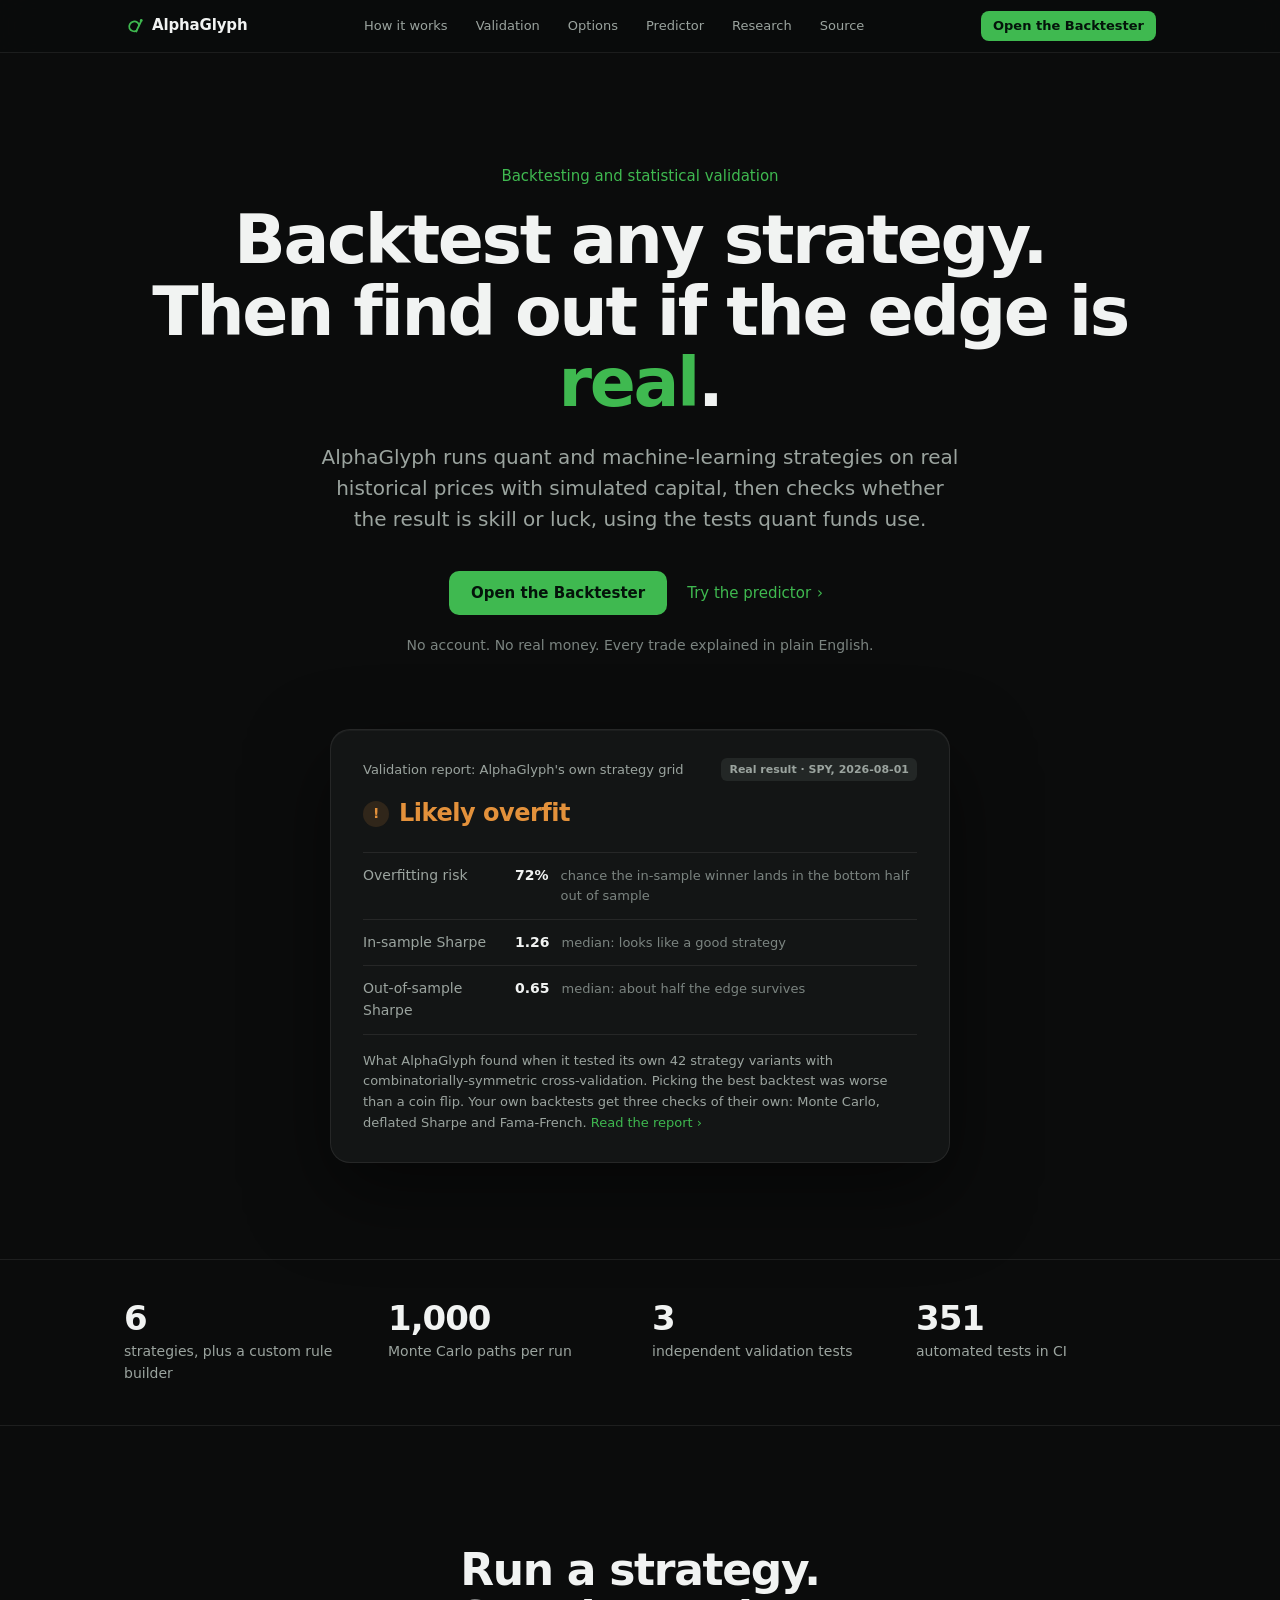
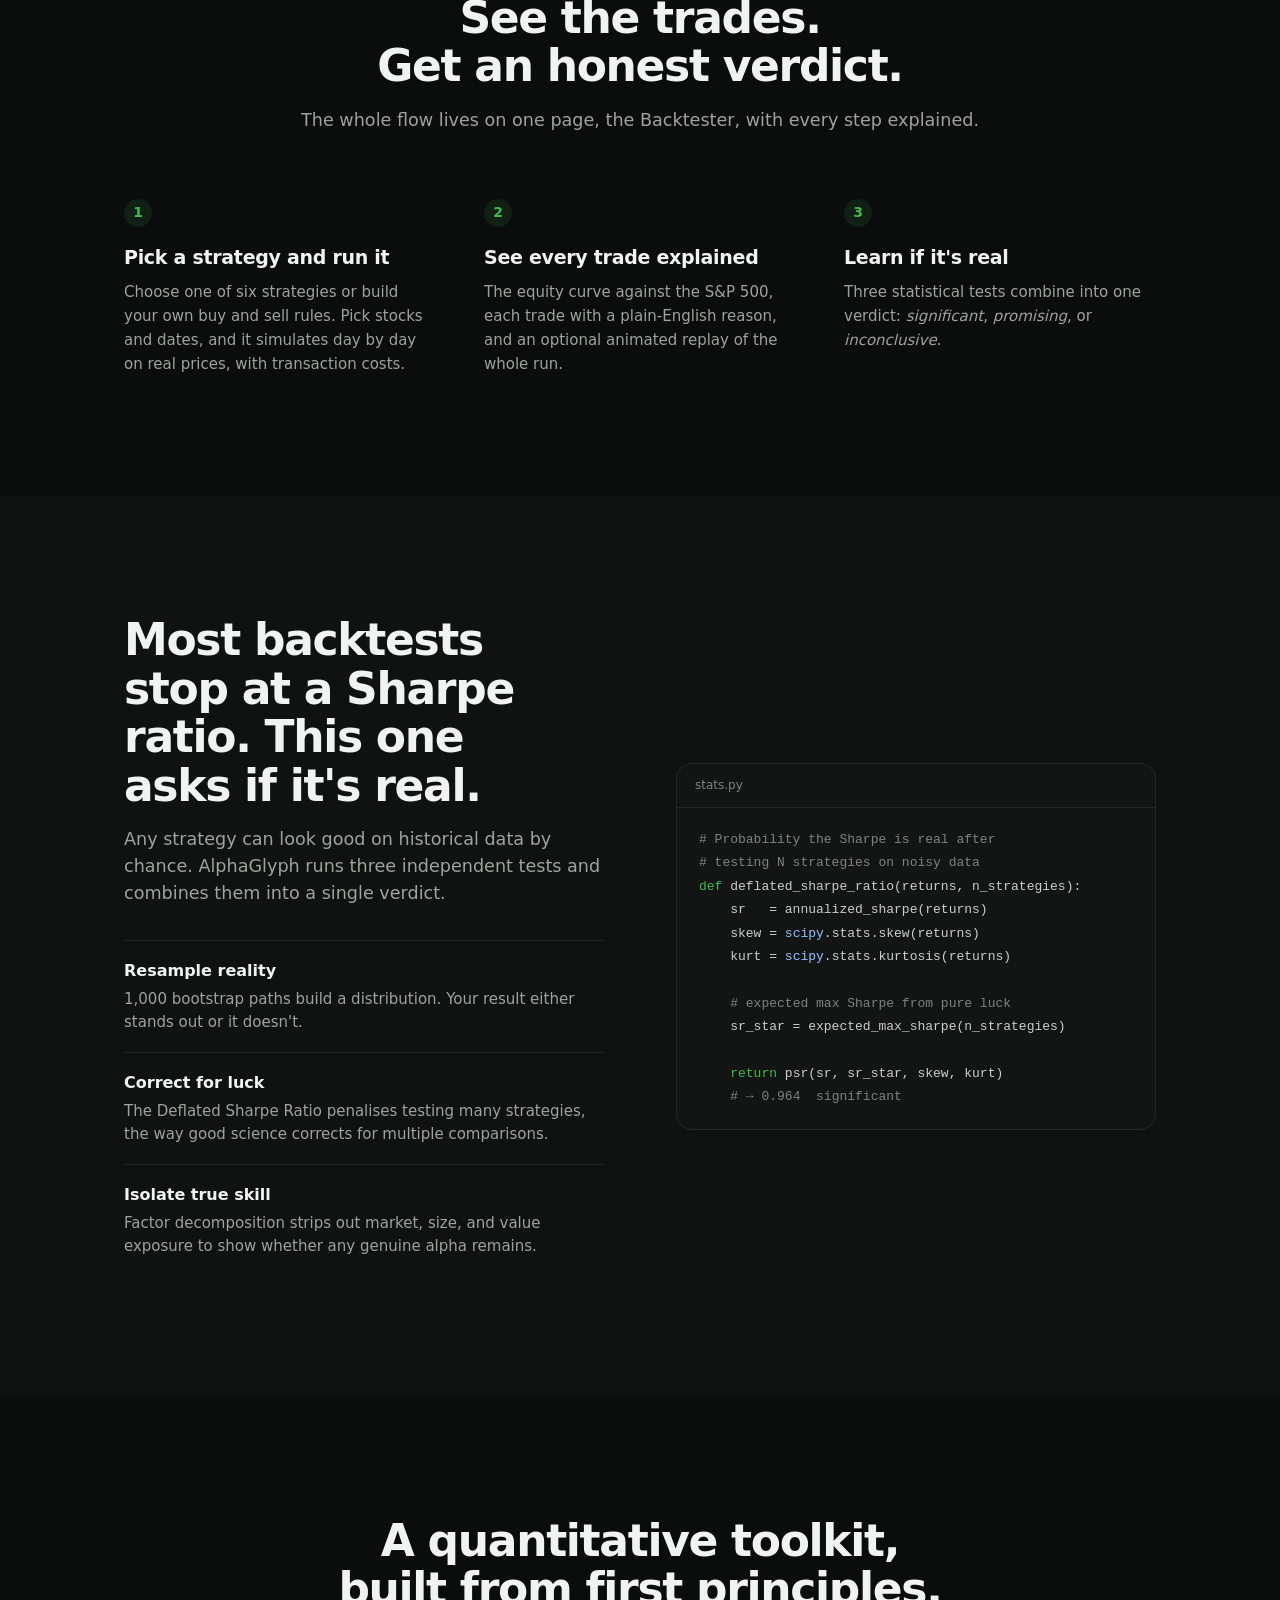
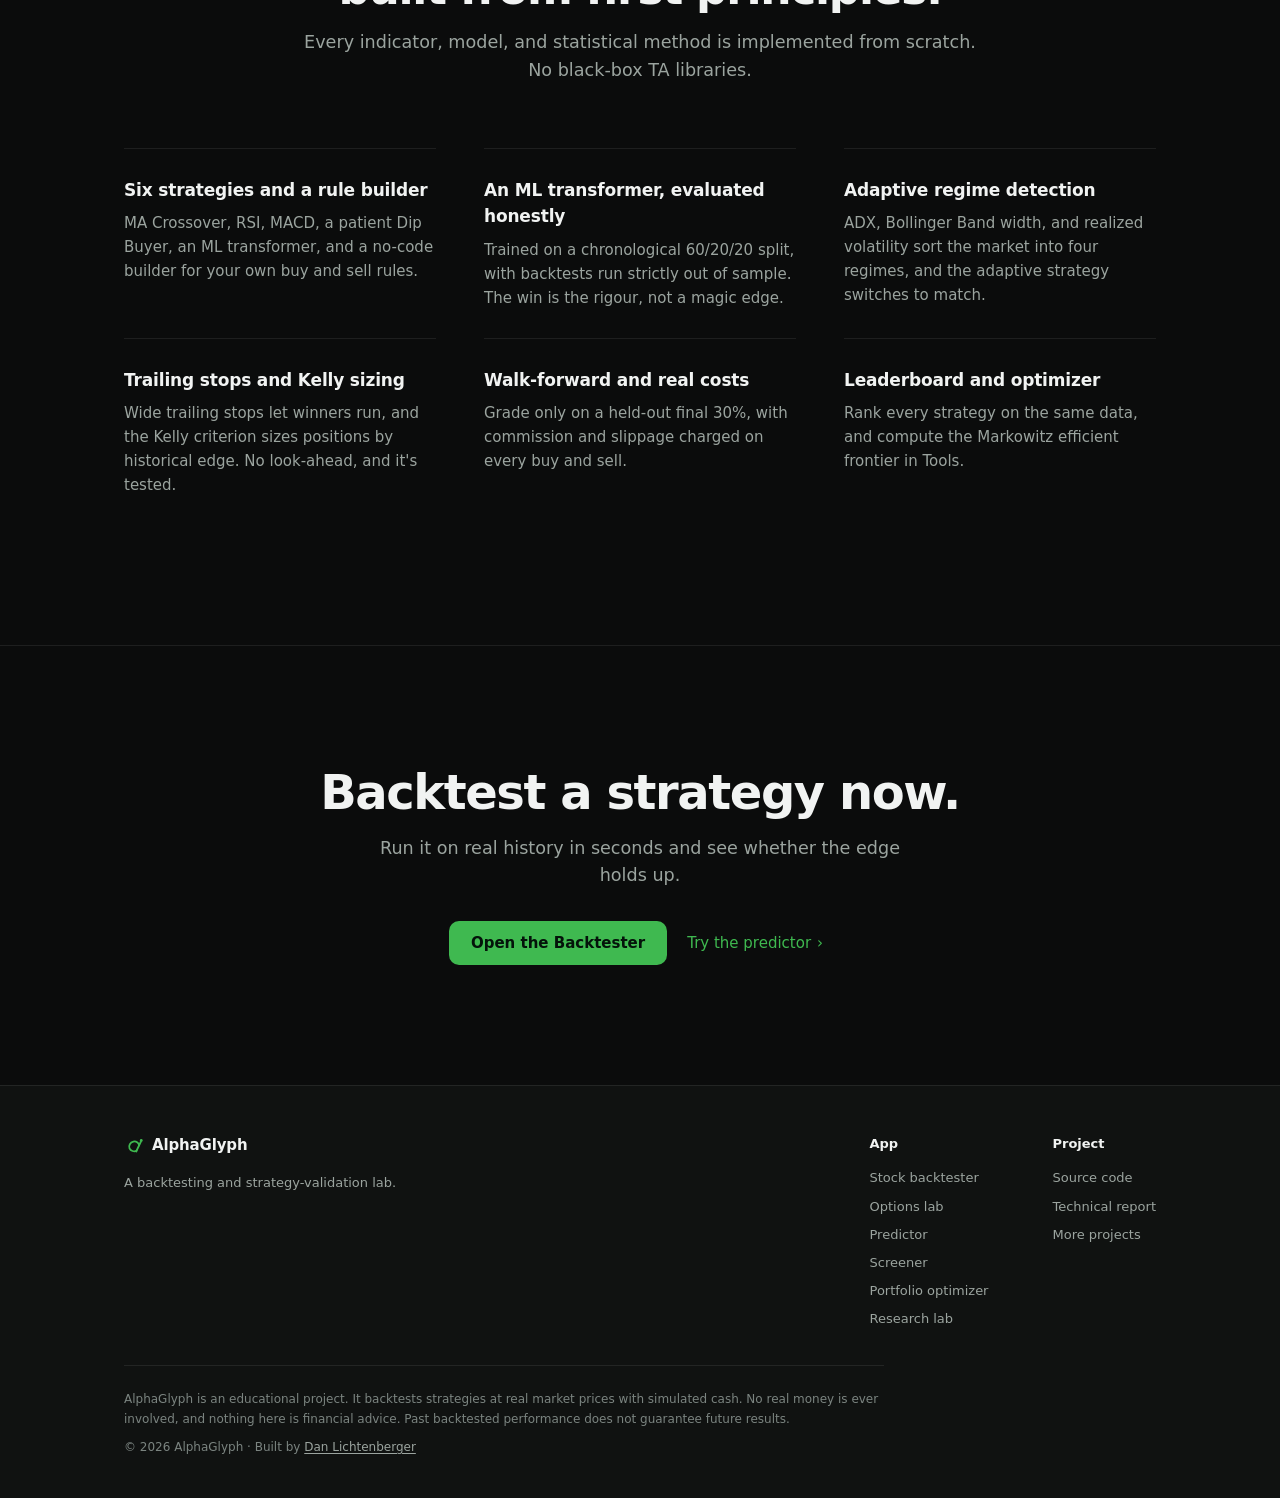
==== commit cf90d00e: "Docs: 351 tests Co-Authored-By: Claude Opus 5.5 <noreply@anthropic.com>" ====
--- a/frontend/index.html
+++ b/frontend/index.html
@@ -113,7 +113,7 @@
         <div class="figure"><span class="figure-num">6</span><span class="figure-lbl">strategies, plus a custom rule builder</span></div>
         <div class="figure"><span class="figure-num">1,000</span><span class="figure-lbl">Monte Carlo paths per run</span></div>
         <div class="figure"><span class="figure-num">3</span><span class="figure-lbl">independent validation tests</span></div>
-        <div class="figure"><span class="figure-num">347</span><span class="figure-lbl">automated tests in CI</span></div>
+        <div class="figure"><span class="figure-num">351</span><span class="figure-lbl">automated tests in CI</span></div>
       </div>
     </section>
 
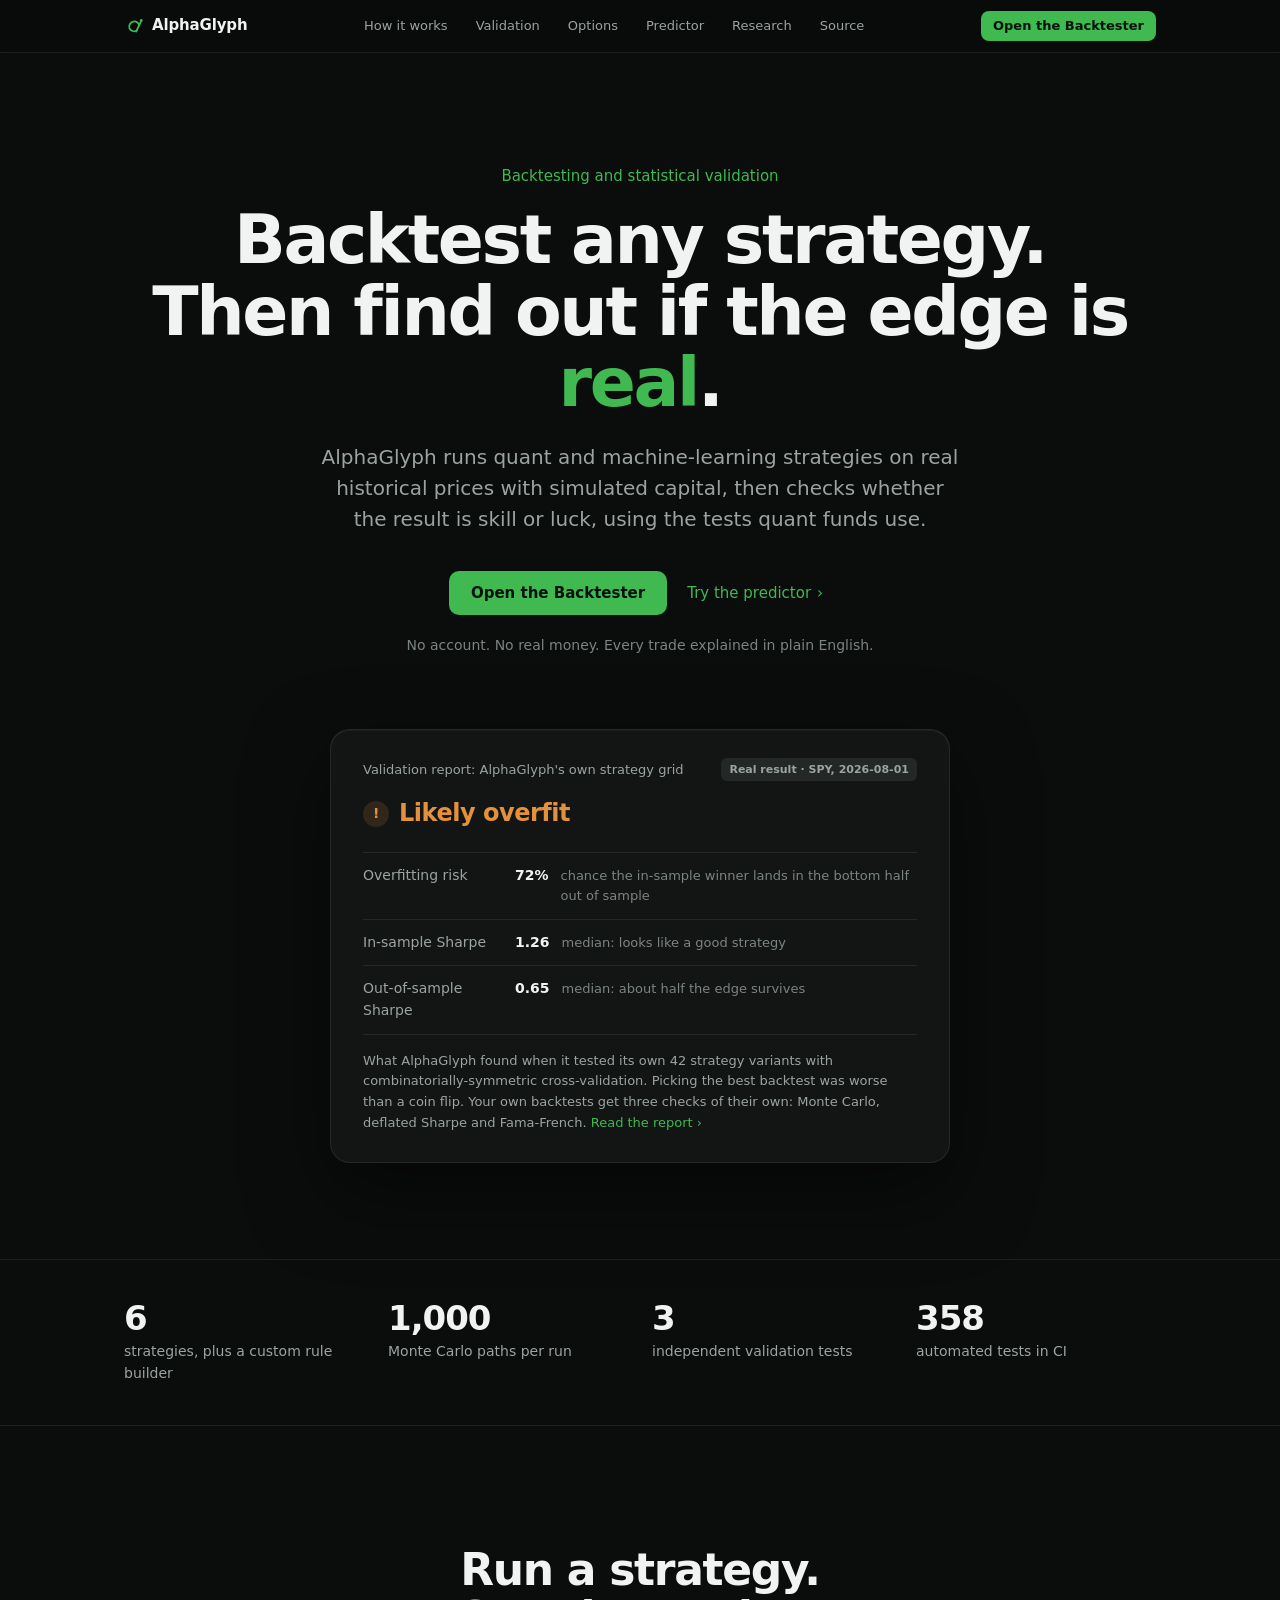
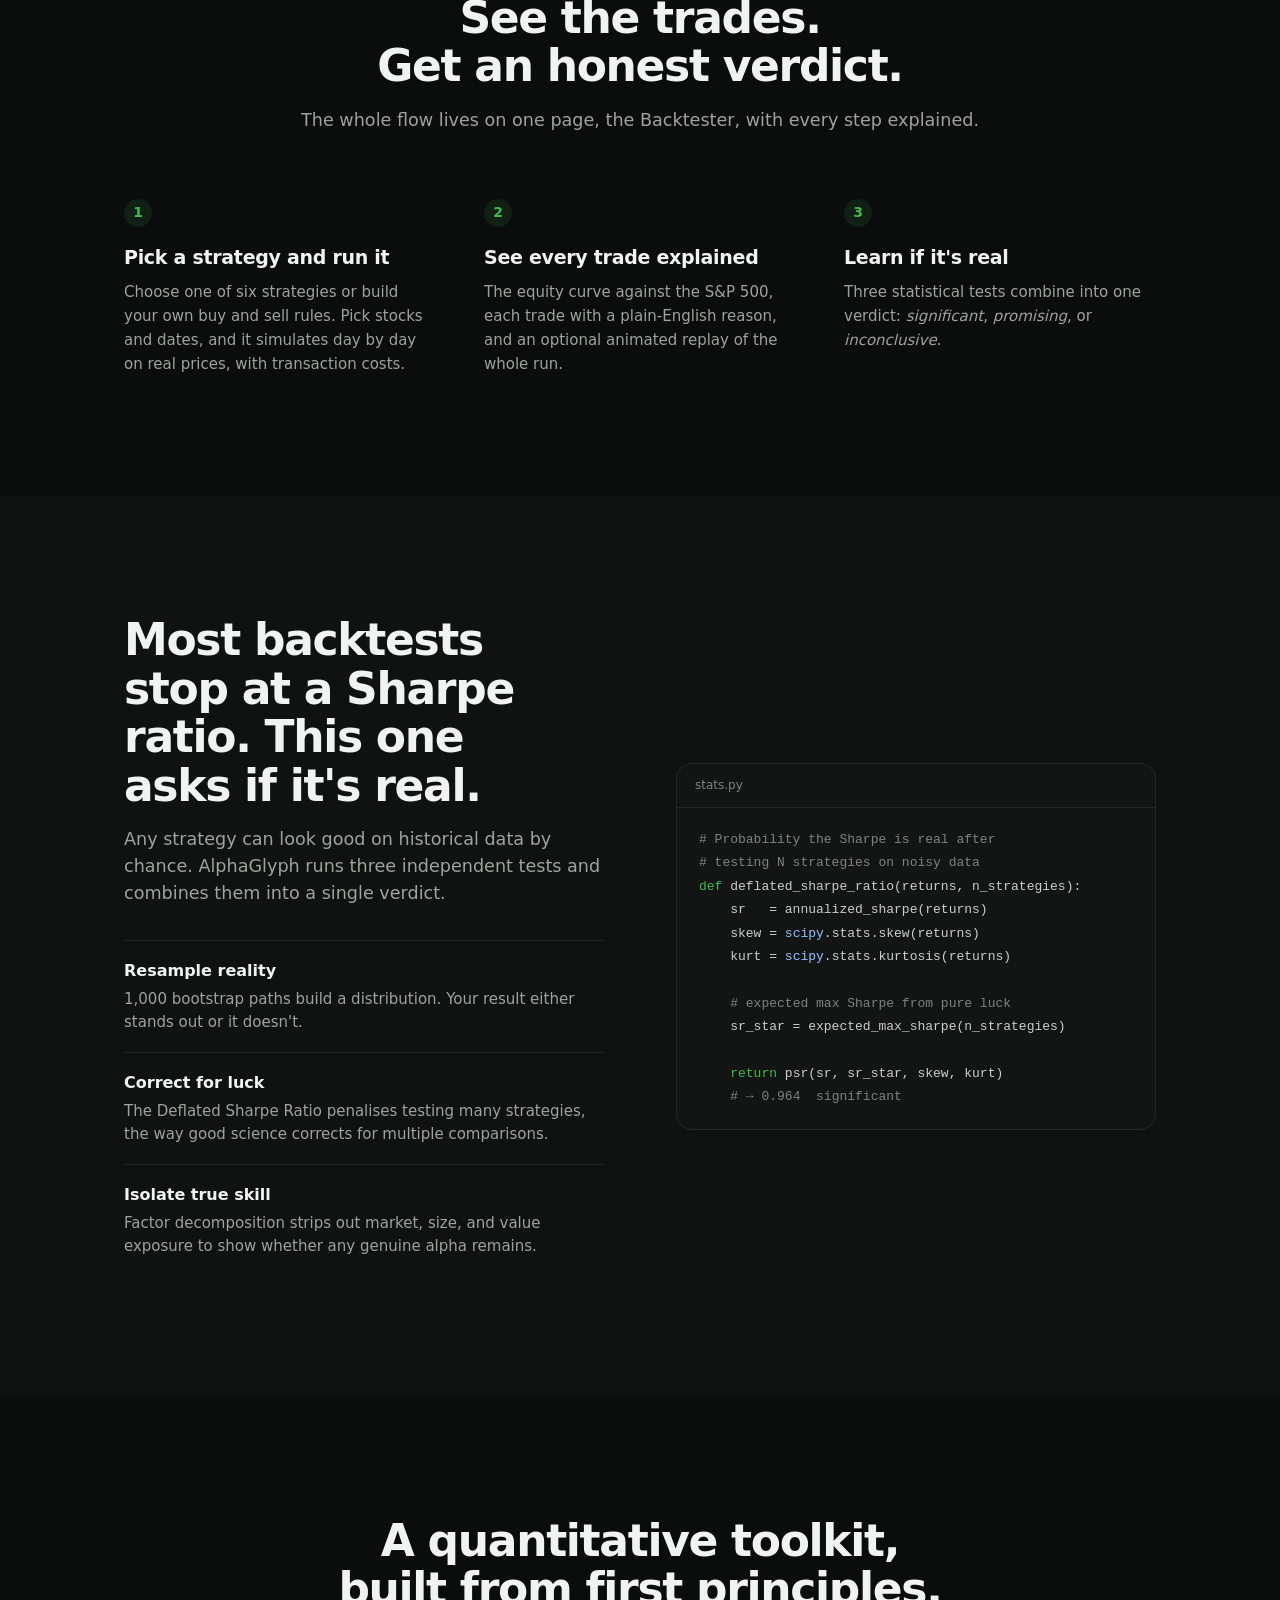
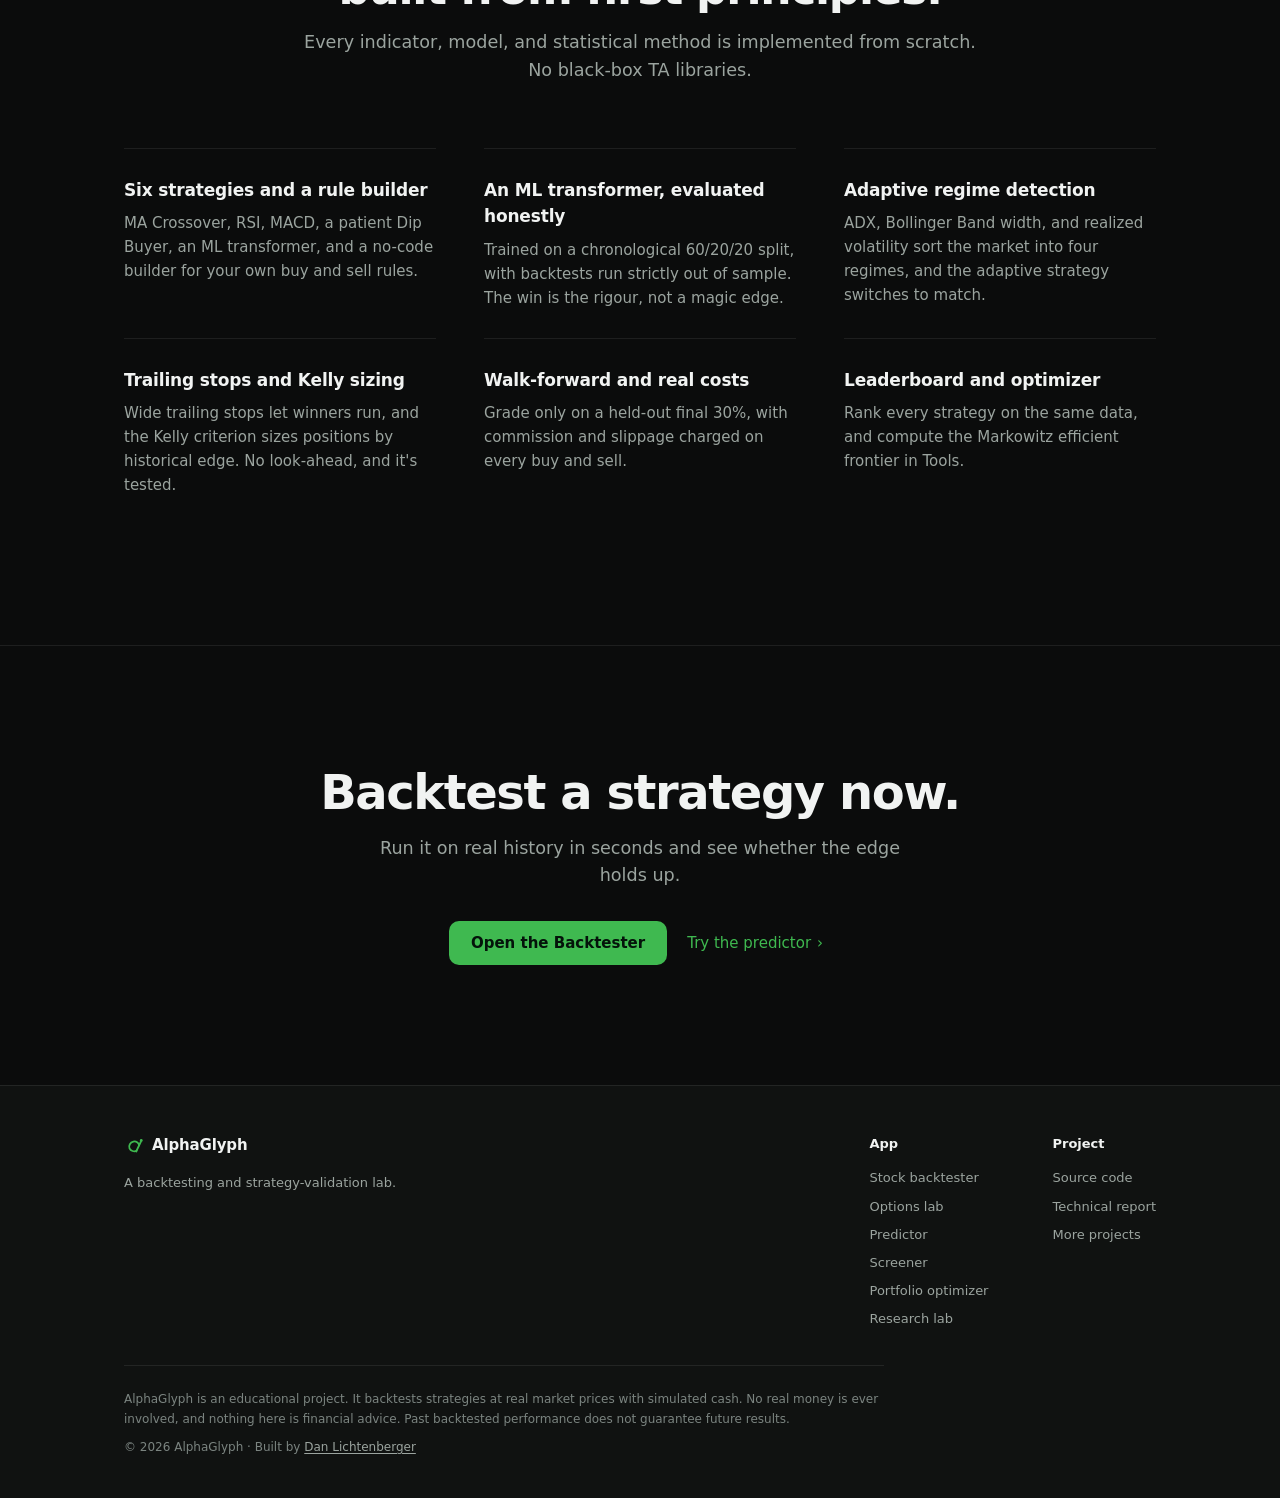
==== commit 82408afb: "Options: check the model against real option quotes (Tradeski's daily chain archive) tools/options_q" ====
--- a/frontend/index.html
+++ b/frontend/index.html
@@ -113,7 +113,7 @@
         <div class="figure"><span class="figure-num">6</span><span class="figure-lbl">strategies, plus a custom rule builder</span></div>
         <div class="figure"><span class="figure-num">1,000</span><span class="figure-lbl">Monte Carlo paths per run</span></div>
         <div class="figure"><span class="figure-num">3</span><span class="figure-lbl">independent validation tests</span></div>
-        <div class="figure"><span class="figure-num">351</span><span class="figure-lbl">automated tests in CI</span></div>
+        <div class="figure"><span class="figure-num">358</span><span class="figure-lbl">automated tests in CI</span></div>
       </div>
     </section>
 
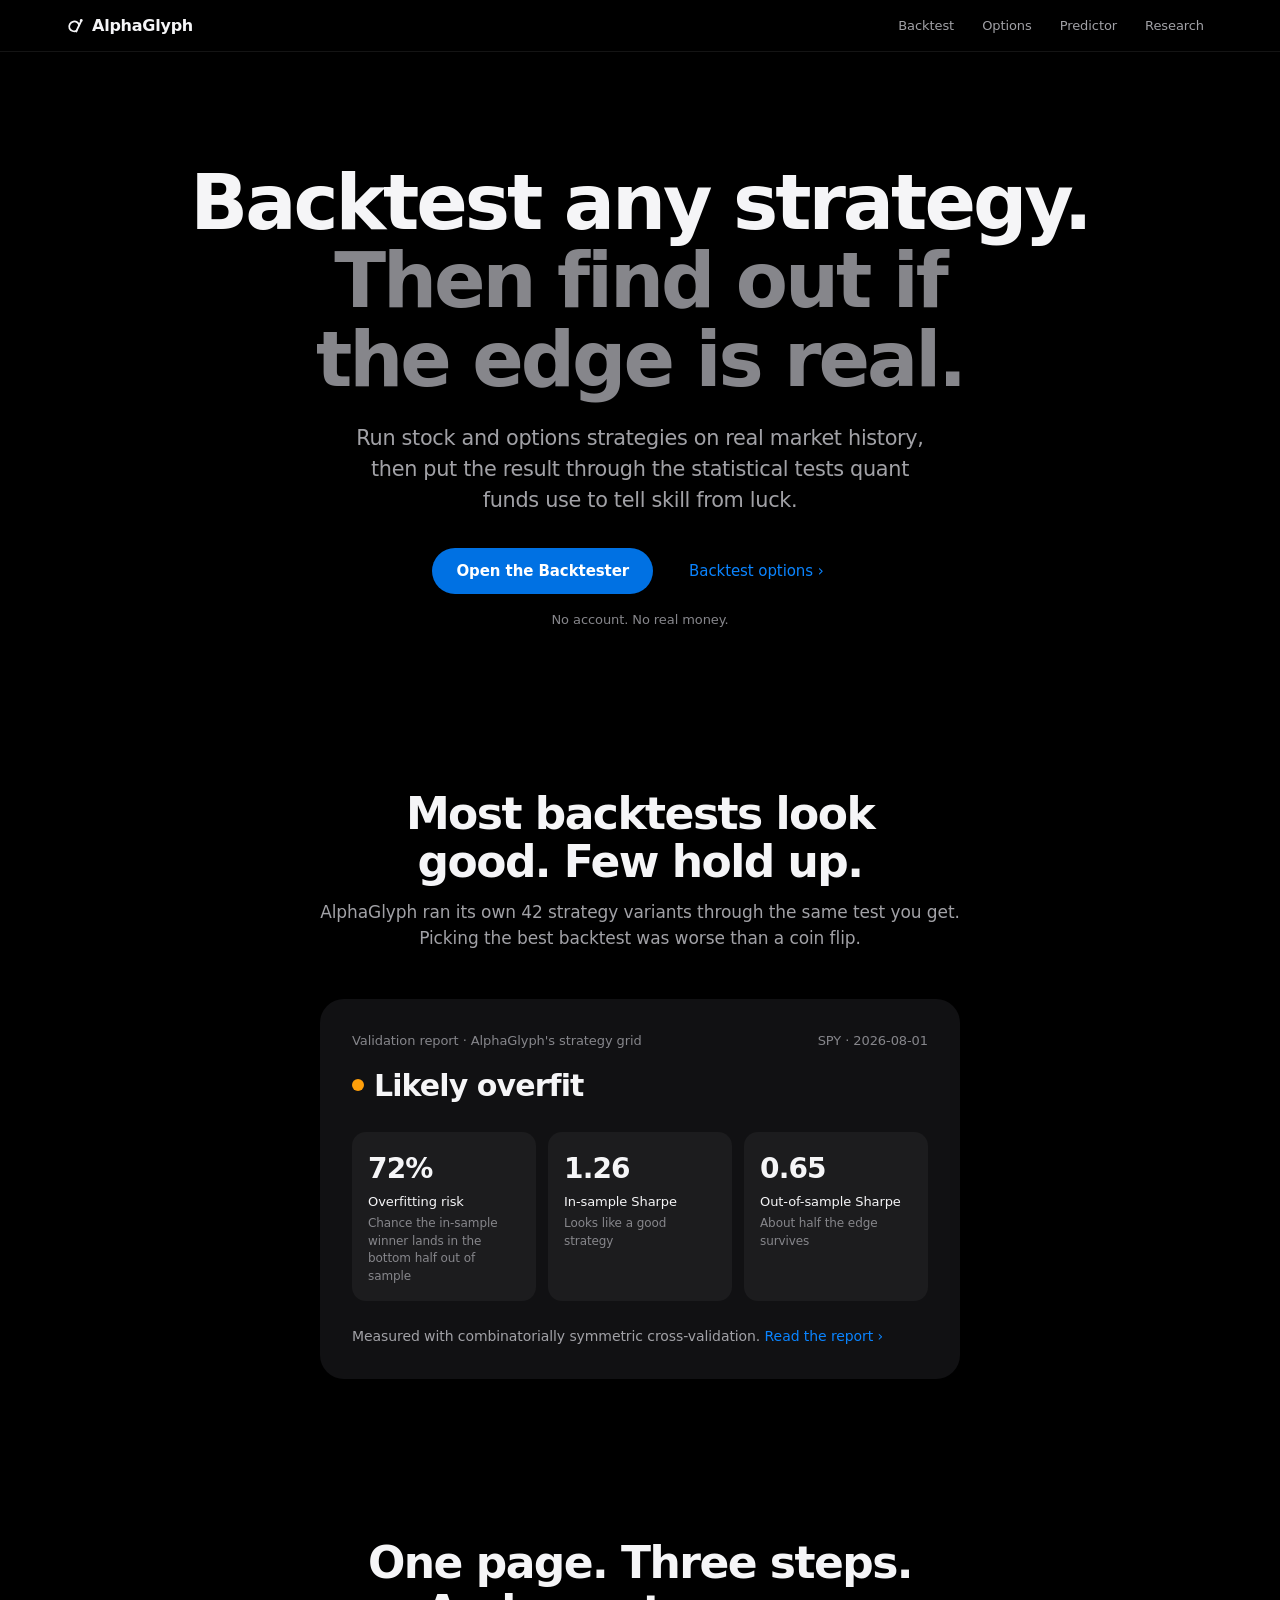
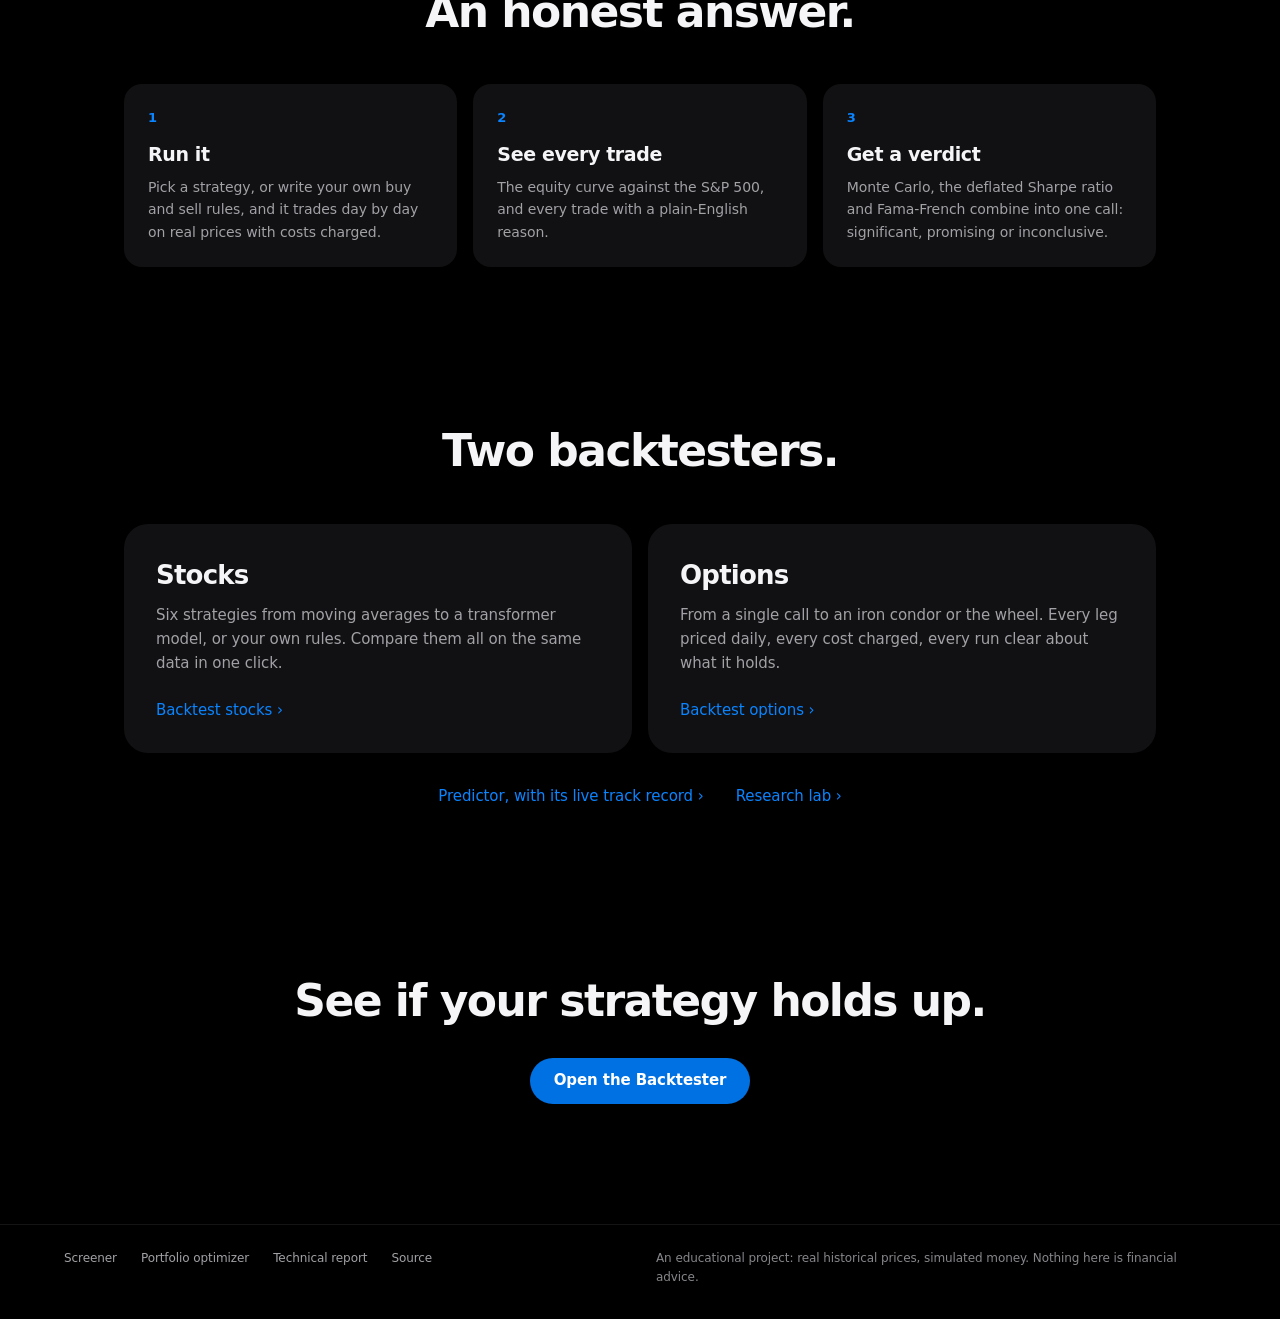
==== commit db3c83dd: "Redesign: one design system, a four-item nav, and fewer things on screen - One stylesheet for every " ====
--- a/frontend/index.html
+++ b/frontend/index.html
@@ -25,258 +25,147 @@
   <!-- Fonts are self-hosted: the Google Fonts stylesheet blocked first paint for ~0.9 s on a mobile connection (Lighthouse, 2026-10-30). -->
   <link rel="preload" href="/fonts/inter-latin.woff2" as="font" type="font/woff2" crossorigin>
   <style>@font-face{font-family:'Inter';font-style:normal;font-weight:400 700;font-display:swap;src:url(/fonts/inter-latin.woff2) format('woff2');unicode-range:U+0000-00FF, U+0131, U+0152-0153, U+02BB-02BC, U+02C6, U+02DA, U+02DC, U+0304, U+0308, U+0329, U+2000-206F, U+20AC, U+2122, U+2191, U+2193, U+2212, U+2215, U+FEFF, U+FFFD}@font-face{font-family:'Inter';font-style:normal;font-weight:400 700;font-display:swap;src:url(/fonts/inter-greek.woff2) format('woff2');unicode-range:U+0370-0377, U+037A-037F, U+0384-038A, U+038C, U+038E-03A1, U+03A3-03FF}</style>
-  <meta name="theme-color" content="#0b0c0c">
+  <meta name="theme-color" content="#000000">
   <link rel="icon" type="image/svg+xml" href="favicon.svg">
-  <link rel="stylesheet" href="landing.css">
+  <link rel="stylesheet" href="style.css">
 </head>
-<body>
+<body data-page="home">
 <a class="skip-link" href="#main">Skip to content</a>
 
-  <!-- ── Navbar ─────────────────────────────────────────────────────────── -->
-  <nav class="lp-nav" aria-label="Main">
-    <div class="lp-nav-inner">
-      <a href="index.html" class="lp-brand" aria-label="AlphaGlyph home">
-        <svg class="brand-logo" viewBox="0 0 24 24" fill="none" aria-hidden="true">
-          <path d="M18.1 11.3 C17.6 8.2 14.6 5.9 11.2 6.7 C7.4 7.6 5.3 11.6 6.6 14.8 C7.9 18 12.2 19.3 15.2 17.7" stroke="currentColor" stroke-width="2.1" stroke-linecap="round"/>
-          <path d="M14.6 18.6 L20.2 6.9" stroke="currentColor" stroke-width="2.1" stroke-linecap="round"/>
-          <circle cx="20.7" cy="5.4" r="1.7" fill="currentColor"/>
-        </svg>
-        <span class="lp-brand-mark">AlphaGlyph</span>
-      </a>
-      <div class="lp-nav-links">
-        <a href="#how"        class="lp-nav-link">How it works</a>
-        <a href="#validation" class="lp-nav-link">Validation</a>
-        <a href="options.html" class="lp-nav-link">Options</a>
-        <a href="predict.html" class="lp-nav-link">Predictor</a>
-        <a href="research.html" class="lp-nav-link">Research</a>
-        <a href="https://github.com/Danny-397/Alphaglyph" class="lp-nav-link" target="_blank" rel="noopener">Source</a>
-      </div>
-      <a href="backtest.html" class="btn btn-primary btn-sm lp-nav-cta">Open the Backtester</a>
+  <nav class="navbar" aria-label="Main">
+    <a class="nav-brand" href="index.html" aria-label="AlphaGlyph home">
+      <svg class="brand-logo" viewBox="0 0 24 24" fill="none" aria-hidden="true">
+        <path d="M18.1 11.3 C17.6 8.2 14.6 5.9 11.2 6.7 C7.4 7.6 5.3 11.6 6.6 14.8 C7.9 18 12.2 19.3 15.2 17.7" stroke="currentColor" stroke-width="2.1" stroke-linecap="round"/>
+        <path d="M14.6 18.6 L20.2 6.9" stroke="currentColor" stroke-width="2.1" stroke-linecap="round"/>
+        <circle cx="20.7" cy="5.4" r="1.7" fill="currentColor"/>
+      </svg>
+      <span class="nav-brand-name">AlphaGlyph</span>
+    </a>
+    <div class="nav-links">
+      <a href="backtest.html" class="nav-link">Backtest</a>
+      <a href="options.html" class="nav-link">Options</a>
+      <a href="predict.html" class="nav-link">Predictor</a>
+      <a href="research.html" class="nav-link">Research</a>
     </div>
   </nav>
 
   <main id="main" tabindex="-1">
-    <!-- ── Hero ─────────────────────────────────────────────────────────── -->
-    <header class="hero">
-      <div class="container hero-inner">
-        <p class="eyebrow">Backtesting and statistical validation</p>
-        <h1>Backtest any strategy. <br>Then find out if the edge is <span class="accent">real</span>.</h1>
-        <p class="hero-sub">
-          AlphaGlyph runs quant and machine-learning strategies on real historical prices with simulated
-          capital, then checks whether the result is skill or luck, using the tests quant funds use.
-        </p>
-        <div class="hero-cta">
+    <header class="lp-hero">
+      <div class="container">
+        <h1>Backtest any strategy. <span class="dim">Then find out if the edge is real.</span></h1>
+        <p class="lp-sub">Run stock and options strategies on real market history, then put the result through
+          the statistical tests quant funds use to tell skill from luck.</p>
+        <div class="lp-cta">
           <a href="backtest.html" class="btn btn-primary btn-lg">Open the Backtester</a>
-          <a href="predict.html" class="btn btn-quiet btn-lg">Try the predictor <span aria-hidden="true">›</span></a>
+          <a href="options.html" class="btn btn-quiet btn-lg">Backtest options ›</a>
         </div>
-        <p class="hero-note">No account. No real money. Every trade explained in plain English.</p>
-      </div>
-
-      <!-- The real result, not a flattering example: AlphaGlyph's validation of its own grid -->
-      <div class="container">
-        <figure class="verdict" aria-label="AlphaGlyph's validation of its own strategy grid">
-          <div class="verdict-top">
-            <span>Validation report: AlphaGlyph's own strategy grid</span>
-            <span class="verdict-tag">Real result · SPY, 2026-08-01</span>
-          </div>
-          <div class="verdict-headline is-warn">
-            <span class="tick" aria-hidden="true">!</span> Likely overfit
-          </div>
-          <div class="verdict-rows">
-            <div class="verdict-row">
-              <span class="lbl">Overfitting risk</span>
-              <span class="val">72%</span>
-              <span class="ctx">chance the in-sample winner lands in the bottom half out of sample</span>
-            </div>
-            <div class="verdict-row">
-              <span class="lbl">In-sample Sharpe</span>
-              <span class="val">1.26</span>
-              <span class="ctx">median: looks like a good strategy</span>
-            </div>
-            <div class="verdict-row">
-              <span class="lbl">Out-of-sample Sharpe</span>
-              <span class="val">0.65</span>
-              <span class="ctx">median: about half the edge survives</span>
-            </div>
-          </div>
-          <figcaption class="verdict-note">What AlphaGlyph found when it tested its own 42 strategy variants with
-            combinatorially-symmetric cross-validation. Picking the best backtest was worse than a coin flip.
-            Your own backtests get three checks of their own: Monte Carlo, deflated Sharpe and Fama-French.
-            <a href="https://github.com/Danny-397/Alphaglyph/blob/main/docs/technical-report.md">Read the report</a></figcaption>
-        </figure>
+        <p class="lp-note">No account. No real money.</p>
       </div>
     </header>
 
-    <!-- ── Figures ──────────────────────────────────────────────────────── -->
-    <section class="figures" aria-label="At a glance">
-      <div class="container figures-inner">
-        <div class="figure"><span class="figure-num">6</span><span class="figure-lbl">strategies, plus a custom rule builder</span></div>
-        <div class="figure"><span class="figure-num">1,000</span><span class="figure-lbl">Monte Carlo paths per run</span></div>
-        <div class="figure"><span class="figure-num">3</span><span class="figure-lbl">independent validation tests</span></div>
-        <div class="figure"><span class="figure-num">358</span><span class="figure-lbl">automated tests in CI</span></div>
+    <!-- The real result, not a flattering example: AlphaGlyph's validation of its own grid -->
+    <section class="lp-section" aria-labelledby="proof-h">
+      <div class="container">
+        <div class="lp-head">
+          <h2 id="proof-h">Most backtests look good. Few hold up.</h2>
+          <p>AlphaGlyph ran its own 42 strategy variants through the same test you get.
+            Picking the best backtest was worse than a coin flip.</p>
+        </div>
+        <figure class="verdict" aria-label="AlphaGlyph's validation of its own strategy grid">
+          <div class="verdict-top">
+            <span>Validation report · AlphaGlyph's strategy grid</span>
+            <span>SPY · 2026-08-01</span>
+          </div>
+          <div class="verdict-headline"><span class="verdict-dot" aria-hidden="true"></span> Likely overfit</div>
+          <div class="verdict-rows">
+            <div class="verdict-row">
+              <span class="val">72%</span>
+              <span class="lbl">Overfitting risk</span>
+              <span class="ctx">Chance the in-sample winner lands in the bottom half out of sample</span>
+            </div>
+            <div class="verdict-row">
+              <span class="val">1.26</span>
+              <span class="lbl">In-sample Sharpe</span>
+              <span class="ctx">Looks like a good strategy</span>
+            </div>
+            <div class="verdict-row">
+              <span class="val">0.65</span>
+              <span class="lbl">Out-of-sample Sharpe</span>
+              <span class="ctx">About half the edge survives</span>
+            </div>
+          </div>
+          <figcaption class="verdict-note">Measured with combinatorially symmetric cross-validation.
+            <a href="https://github.com/Danny-397/Alphaglyph/blob/main/docs/technical-report.md">Read the report ›</a></figcaption>
+        </figure>
       </div>
     </section>
 
-    <!-- ── How it works ─────────────────────────────────────────────────── -->
-    <section class="section" id="how">
+    <section class="lp-section" aria-labelledby="how-h">
       <div class="container">
-        <div class="section-head">
-          <h2>Run a strategy. See the trades. <br>Get an honest verdict.</h2>
-          <p>The whole flow lives on one page, the Backtester, with every step explained.</p>
+        <div class="lp-head">
+          <h2 id="how-h">One page. Three steps. An honest answer.</h2>
         </div>
-
-        <ol class="steps">
-          <li class="step">
-            <span class="step-n">1</span>
-            <h3>Pick a strategy and run it</h3>
-            <p>Choose one of six strategies or build your own buy and sell rules. Pick stocks and dates, and it simulates day by day on real prices, with transaction costs.</p>
+        <ol class="lp-grid" style="list-style:none;">
+          <li class="lp-tile">
+            <span class="lp-tile-n">1</span>
+            <h3>Run it</h3>
+            <p>Pick a strategy, or write your own buy and sell rules, and it trades day by day on real prices with costs charged.</p>
           </li>
-          <li class="step">
-            <span class="step-n">2</span>
-            <h3>See every trade explained</h3>
-            <p>The equity curve against the S&amp;P 500, each trade with a plain-English reason, and an optional animated replay of the whole run.</p>
+          <li class="lp-tile">
+            <span class="lp-tile-n">2</span>
+            <h3>See every trade</h3>
+            <p>The equity curve against the S&amp;P 500, and every trade with a plain-English reason.</p>
           </li>
-          <li class="step">
-            <span class="step-n">3</span>
-            <h3>Learn if it's real</h3>
-            <p>Three statistical tests combine into one verdict: <em>significant</em>, <em>promising</em>, or <em>inconclusive</em>.</p>
+          <li class="lp-tile">
+            <span class="lp-tile-n">3</span>
+            <h3>Get a verdict</h3>
+            <p>Monte Carlo, the deflated Sharpe ratio and Fama-French combine into one call: significant, promising or inconclusive.</p>
           </li>
         </ol>
       </div>
     </section>
 
-    <!-- ── Validation ───────────────────────────────────────────────────── -->
-    <section class="section section-alt" id="validation">
-      <div class="container split">
-        <div>
-          <div class="section-head section-head-left">
-            <h2>Most backtests stop at a Sharpe ratio. This one asks if it's real.</h2>
-            <p>Any strategy can look good on historical data by chance. AlphaGlyph runs three
-              independent tests and combines them into a single verdict.</p>
-          </div>
-          <ul class="split-list">
-            <li>
-              <h3>Resample reality</h3>
-              <p>1,000 bootstrap paths build a distribution. Your result either stands out or it doesn't.</p>
-            </li>
-            <li>
-              <h3>Correct for luck</h3>
-              <p>The Deflated Sharpe Ratio penalises testing many strategies, the way good science corrects for multiple comparisons.</p>
-            </li>
-            <li>
-              <h3>Isolate true skill</h3>
-              <p>Factor decomposition strips out market, size, and value exposure to show whether any genuine alpha remains.</p>
-            </li>
-          </ul>
+    <section class="lp-section" aria-labelledby="tools-h">
+      <div class="container">
+        <div class="lp-head">
+          <h2 id="tools-h">Two backtesters.</h2>
         </div>
-
-        <div class="code-panel">
-          <div class="code-bar">stats.py</div>
-          <pre class="code-body"><span class="c"># Probability the Sharpe is real after</span>
-<span class="c"># testing N strategies on noisy data</span>
-<span class="k">def</span> deflated_sharpe_ratio(returns, n_strategies):
-    sr   = annualized_sharpe(returns)
-    skew = <span class="n">scipy</span>.stats.skew(returns)
-    kurt = <span class="n">scipy</span>.stats.kurtosis(returns)
-
-    <span class="c"># expected max Sharpe from pure luck</span>
-    sr_star = expected_max_sharpe(n_strategies)
-
-    <span class="k">return</span> psr(sr, sr_star, skew, kurt)
-    <span class="c"># → 0.964  significant</span></pre>
+        <div class="lp-products">
+          <a class="lp-product" href="backtest.html">
+            <h3>Stocks</h3>
+            <p>Six strategies from moving averages to a transformer model, or your own rules. Compare them all on the same data in one click.</p>
+            <span class="lp-go">Backtest stocks</span>
+          </a>
+          <a class="lp-product" href="options.html">
+            <h3>Options</h3>
+            <p>From a single call to an iron condor or the wheel. Every leg priced daily, every cost charged, every run clear about what it holds.</p>
+            <span class="lp-go">Backtest options</span>
+          </a>
+        </div>
+        <div class="lp-more">
+          <a href="predict.html">Predictor, with its live track record</a>
+          <a href="research.html">Research lab</a>
         </div>
       </div>
     </section>
 
-    <!-- ── Toolkit ──────────────────────────────────────────────────────── -->
-    <section class="section" id="features">
+    <section class="lp-final">
       <div class="container">
-        <div class="section-head">
-          <h2>A quantitative toolkit, built from first principles.</h2>
-          <p>Every indicator, model, and statistical method is implemented from scratch. No black-box TA libraries.</p>
-        </div>
-
-        <div class="features">
-          <div class="feature">
-            <h3>Six strategies and a rule builder</h3>
-            <p>MA Crossover, RSI, MACD, a patient Dip Buyer, an ML transformer, and a no-code builder for your own buy and sell rules.</p>
-          </div>
-          <div class="feature">
-            <h3>An ML transformer, evaluated honestly</h3>
-            <p>Trained on a chronological 60/20/20 split, with backtests run strictly out of sample. The win is the rigour, not a magic edge.</p>
-          </div>
-          <div class="feature">
-            <h3>Adaptive regime detection</h3>
-            <p>ADX, Bollinger Band width, and realized volatility sort the market into four regimes, and the adaptive strategy switches to match.</p>
-          </div>
-          <div class="feature">
-            <h3>Trailing stops and Kelly sizing</h3>
-            <p>Wide trailing stops let winners run, and the Kelly criterion sizes positions by historical edge. No look-ahead, and it's tested.</p>
-          </div>
-          <div class="feature">
-            <h3>Walk-forward and real costs</h3>
-            <p>Grade only on a held-out final 30%, with commission and slippage charged on every buy and sell.</p>
-          </div>
-          <div class="feature">
-            <h3>Leaderboard and optimizer</h3>
-            <p>Rank every strategy on the same data, and compute the Markowitz efficient frontier in Tools.</p>
-          </div>
-        </div>
-      </div>
-    </section>
-
-    <!-- ── CTA ──────────────────────────────────────────────────────────── -->
-    <section class="cta">
-      <div class="container">
-        <h2>Backtest a strategy now.</h2>
-        <p>Run it on real history in seconds and see whether the edge holds up.</p>
-        <div class="cta-btns">
-          <a href="backtest.html" class="btn btn-primary btn-lg">Open the Backtester</a>
-          <a href="predict.html" class="btn btn-quiet btn-lg">Try the predictor <span aria-hidden="true">›</span></a>
-        </div>
+        <h2>See if your strategy holds up.</h2>
+        <a href="backtest.html" class="btn btn-primary btn-lg">Open the Backtester</a>
       </div>
     </section>
   </main>
 
-  <!-- ── Footer ─────────────────────────────────────────────────────────── -->
-  <footer class="lp-footer">
-    <div class="container">
-      <div class="footer-grid">
-        <div class="footer-brand">
-          <a href="index.html" class="lp-brand">
-            <svg class="brand-logo" viewBox="0 0 24 24" fill="none" aria-hidden="true">
-              <path d="M18.1 11.3 C17.6 8.2 14.6 5.9 11.2 6.7 C7.4 7.6 5.3 11.6 6.6 14.8 C7.9 18 12.2 19.3 15.2 17.7" stroke="currentColor" stroke-width="2.1" stroke-linecap="round"/>
-              <path d="M14.6 18.6 L20.2 6.9" stroke="currentColor" stroke-width="2.1" stroke-linecap="round"/>
-              <circle cx="20.7" cy="5.4" r="1.7" fill="currentColor"/>
-            </svg>
-            <span class="lp-brand-mark">AlphaGlyph</span>
-          </a>
-          <p class="footer-tagline">A backtesting and strategy-validation lab.</p>
-        </div>
-        <div class="footer-links">
-          <div class="footer-col">
-            <h2>App</h2>
-            <a href="backtest.html">Stock backtester</a>
-            <a href="options.html">Options lab</a>
-            <a href="predict.html">Predictor</a>
-            <a href="screener.html">Screener</a>
-            <a href="portfolio.html">Portfolio optimizer</a>
-            <a href="research.html">Research lab</a>
-          </div>
-          <div class="footer-col">
-            <h2>Project</h2>
-            <a href="https://github.com/Danny-397/Alphaglyph" target="_blank" rel="noopener">Source code</a>
-            <a href="https://github.com/Danny-397/Alphaglyph/blob/main/docs/technical-report.md">Technical report</a>
-            <a href="https://danny-397.github.io/">More projects</a>
-          </div>
-        </div>
-      </div>
-      <p class="disclaimer">
-        AlphaGlyph is an educational project. It backtests strategies at real market prices with simulated cash.
-        No real money is ever involved, and nothing here is financial advice. Past backtested performance does
-        not guarantee future results.
-      </p>
-      <p class="disclaimer">© 2026 AlphaGlyph · Built by <a href="https://danny-397.github.io/">Dan Lichtenberger</a></p>
+  <footer class="site-footer">
+    <div class="site-footer-inner">
+      <nav aria-label="More">
+        <a href="screener.html">Screener</a>
+        <a href="portfolio.html">Portfolio optimizer</a>
+        <a href="https://github.com/Danny-397/Alphaglyph/blob/main/docs/technical-report.md">Technical report</a>
+        <a href="https://github.com/Danny-397/Alphaglyph" rel="noopener">Source</a>
+      </nav>
+      <p>An educational project: real historical prices, simulated money. Nothing here is financial advice.</p>
     </div>
   </footer>
 
@@ -293,7 +182,7 @@
       var woke = false
       function wake(e) {
         var a = e.target.closest && e.target.closest('a[href]')
-        if (woke || !a || !/(backtest|predict|research|screener|portfolio|tools)\.html/.test(a.getAttribute('href'))) return
+        if (woke || !a || !/(backtest|options|predict|research|screener|portfolio|tools)\.html/.test(a.getAttribute('href'))) return
         woke = true
         // No mode:'no-cors': /health sends access-control-allow-origin for this
         // site, and no-cors was getting the request cancelled (net::ERR_ABORTED).
--- a/frontend/style.css
+++ b/frontend/style.css
@@ -0,0 +1,1130 @@
+/* Inter arrives late (display=swap). Until it does, text set in plain Arial
+   wraps differently and the hero jumps when Inter lands (CLS 0.17 measured
+   2026-10-30). Arial scaled to Inter's metrics keeps the line breaks put. */
+@font-face {
+  font-family: "Inter Fallback";
+  src: local("Arial");
+  size-adjust: 107.12%;
+  ascent-override: 90.44%;
+  descent-override: 22.52%;
+  line-gap-override: 0%;
+}
+
+/* ══════════════════════════════════════════════════════════════════════════
+   AlphaGlyph design system: one stylesheet for every page.
+
+   - Canvas is true black; content sits on a few lifted surfaces, separated
+     by tone rather than outlines. Hairlines are kept for table rows only.
+   - Blue means "you can act on this" (buttons, links, the selected control).
+     Green and red mean gain and loss and nothing else, so a green button can
+     never be read as a good result.
+   - Hierarchy comes from type size and weight, then from space.
+   ══════════════════════════════════════════════════════════════════════════ */
+
+:root {
+  /* Surfaces */
+  --bg:         #000000;
+  --surface:    #111113;   /* cards, panels */
+  --surface2:   #1c1c1e;   /* inputs, wells, tiles inside cards */
+  --surface3:   #2c2c2e;   /* secondary buttons, tracks */
+  --border:     rgba(255,255,255,0.08);
+  --border-lt:  rgba(255,255,255,0.16);
+
+  /* Text: contrast measured on --surface (AA or better) */
+  --text:       #f5f5f7;
+  --muted:      #a1a1a6;   /* 7.6:1 */
+  --faint:      #86868b;   /* 5.4:1 */
+
+  /* Action */
+  --accent:       #0a84ff;   /* links, focus, selected state */
+  --accent-fill:  #0071e3;   /* filled buttons with white labels (4.6:1) */
+  --accent-hover: #0077ed;
+  --accent-dim:   rgba(10,132,255,0.14);
+
+  /* Meaning */
+  --green:      #30d158;
+  --red:        #ff453a;
+  --yellow:     #ffd60a;
+  --orange:     #ff9f0a;
+  --green-dim:  rgba(48,209,88,0.13);
+  --red-dim:    rgba(255,69,58,0.13);
+  --yellow-dim: rgba(255,214,10,0.12);
+
+  /* Older names still read by inline styles and scripts */
+  --blue:       var(--accent);
+  --blue-dim:   var(--accent-dim);
+  --purple:     var(--accent);
+  --purple-dim: var(--accent-dim);
+
+  /* Type */
+  --font-ui:      -apple-system, BlinkMacSystemFont, 'SF Pro Text', 'Inter', 'Inter Fallback', 'Segoe UI', system-ui, sans-serif;
+  --font-display: -apple-system, BlinkMacSystemFont, 'SF Pro Display', 'Inter', 'Inter Fallback', 'Segoe UI', system-ui, sans-serif;
+  --font-mono:    'SF Mono', ui-monospace, 'JetBrains Mono', 'Cascadia Code', Menlo, monospace;
+
+  /* Shape */
+  --radius-sm: 10px;   /* inputs, small controls */
+  --radius:    18px;   /* cards */
+  --radius-lg: 24px;   /* hero panels */
+
+  /* Space: 4 · 8 · 12 · 16 · 24 · 32 · 48 · 80 */
+  --s1: 4px; --s2: 8px; --s3: 12px; --s4: 16px; --s5: 24px; --s6: 32px; --s7: 48px; --s8: 80px;
+
+  --shadow: 0 1px 2px rgba(0,0,0,0.5), 0 16px 40px rgba(0,0,0,0.5);
+  --ring:   0 0 0 3px rgba(10,132,255,0.45);
+
+  /* Motion */
+  --ease: cubic-bezier(0.25, 0.1, 0.25, 1);
+  --fast: 140ms;
+  --med:  220ms;
+
+  --nav-h: 52px;
+  --maxw:  1200px;
+  color-scheme: dark;
+}
+
+/* ── Base ───────────────────────────────────────────────────────────────── */
+*, *::before, *::after { box-sizing: border-box; margin: 0; padding: 0; }
+
+html { scroll-behavior: smooth; scroll-padding-top: 72px; -webkit-text-size-adjust: 100%; }
+
+body {
+  background: var(--bg);
+  color: var(--text);
+  font-family: var(--font-ui);
+  font-size: 14px;
+  line-height: 1.5;
+  letter-spacing: -0.006em;
+  min-height: 100vh;
+  display: flex; flex-direction: column;
+  -webkit-font-smoothing: antialiased;
+  -moz-osx-font-smoothing: grayscale;
+}
+body > main { flex: 1 0 auto; }
+
+::selection { background: rgba(10,132,255,0.4); color: #fff; }
+
+.mono, .stat-value, .stat-delta, td, th, .data-value, .badge,
+input[type="number"], input[type="date"] { font-variant-numeric: tabular-nums; }
+.mono { font-family: var(--font-mono); }
+
+a { color: var(--accent); text-decoration: none; transition: color var(--fast) var(--ease); }
+a:hover { text-decoration: underline; text-underline-offset: 3px; }
+
+:focus-visible { outline: none; box-shadow: var(--ring); border-radius: var(--radius-sm); }
+
+strong { font-weight: 600; }
+em { font-style: normal; color: var(--text); }
+
+::-webkit-scrollbar             { width: 10px; height: 10px; }
+::-webkit-scrollbar-track       { background: transparent; }
+::-webkit-scrollbar-thumb       { background: rgba(255,255,255,0.14); border-radius: 999px; border: 3px solid transparent; background-clip: content-box; }
+::-webkit-scrollbar-thumb:hover { background: rgba(255,255,255,0.26); background-clip: content-box; }
+* { scrollbar-width: thin; scrollbar-color: rgba(255,255,255,0.16) transparent; }
+
+.sr-only {
+  position: absolute; width: 1px; height: 1px; padding: 0; margin: -1px;
+  overflow: hidden; clip: rect(0,0,0,0); white-space: nowrap; border: 0;
+}
+
+/* ── Navigation ─────────────────────────────────────────────────────────── */
+.navbar {
+  position: fixed; top: 0; left: 0; right: 0; z-index: 200;
+  height: var(--nav-h);
+  display: flex; align-items: center; gap: var(--s5);
+  padding: 0 max(24px, calc((100vw - var(--maxw)) / 2 + 24px));
+  background: rgba(0,0,0,0.72);
+  backdrop-filter: saturate(180%) blur(20px);
+  -webkit-backdrop-filter: saturate(180%) blur(20px);
+  border-bottom: 1px solid var(--border);
+}
+.nav-brand { display: flex; align-items: center; gap: 8px; flex-shrink: 0; color: var(--text); }
+.nav-brand:hover { text-decoration: none; }
+.brand-logo { width: 20px; height: 20px; color: var(--text); flex-shrink: 0; }
+.nav-brand-name { font-family: var(--font-display); font-size: 16px; font-weight: 600; letter-spacing: -0.015em; color: var(--text); }
+
+.nav-links {
+  display: flex; gap: 4px; flex: 1 1 auto; min-width: 0; justify-content: flex-end;
+  overflow-x: auto; scrollbar-width: none;
+}
+.nav-links::-webkit-scrollbar { display: none; }
+.nav-link {
+  padding: 6px 12px;
+  border-radius: 999px;
+  color: var(--muted);
+  font-size: 13px; font-weight: 500;
+  white-space: nowrap;
+  transition: color var(--fast) var(--ease), background var(--fast) var(--ease);
+}
+.nav-link:hover  { color: var(--text); text-decoration: none; }
+.nav-link.active { color: var(--text); background: var(--surface3); }
+.nav-cta { flex-shrink: 0; }
+
+/* ── Page frame ─────────────────────────────────────────────────────────── */
+.page-wrap {
+  width: 100%;
+  max-width: var(--maxw);
+  margin: 0 auto;
+  padding: calc(var(--nav-h) + 48px) 24px 80px;
+}
+.page-header { margin-bottom: var(--s6); max-width: 680px; }
+.page-header h1 {
+  font-family: var(--font-display);
+  font-size: 40px; font-weight: 700; letter-spacing: -0.03em; line-height: 1.1;
+  margin-bottom: var(--s3);
+}
+.page-header p { color: var(--muted); font-size: 17px; line-height: 1.55; letter-spacing: -0.01em; }
+
+/* ── Footer (every page) ────────────────────────────────────────────────── */
+.site-footer {
+  border-top: 1px solid var(--border);
+  padding: var(--s5) 0 var(--s6);
+  font-size: 12px; color: var(--faint);
+}
+.site-footer-inner {
+  max-width: var(--maxw); margin: 0 auto; padding: 0 24px;
+  display: flex; flex-wrap: wrap; gap: var(--s2) var(--s5); align-items: baseline; justify-content: space-between;
+}
+.site-footer nav { display: flex; flex-wrap: wrap; gap: var(--s2) var(--s5); }
+.site-footer a { color: var(--muted); }
+.site-footer a:hover { color: var(--text); text-decoration: none; }
+.site-footer p { max-width: 560px; line-height: 1.6; }
+
+/* ── Cards ──────────────────────────────────────────────────────────────── */
+.card {
+  background: var(--surface);
+  border-radius: var(--radius);
+  padding: var(--s5);
+}
+.card + .card { margin-top: var(--s4); }
+.card .card { background: var(--surface2); }
+.two-col > .card + .card, .research-grid > .card + .card { margin-top: 0; }
+
+.section-header {
+  display: flex; align-items: center; gap: var(--s3); flex-wrap: wrap;
+  font-family: var(--font-display);
+  font-size: 19px; font-weight: 600; letter-spacing: -0.02em;
+  color: var(--text);
+  margin-bottom: var(--s2);
+}
+.section-header > .btn,
+.section-header > .card-actions { margin-left: auto; }
+.card-actions { display: flex; align-items: center; gap: var(--s2); }
+
+.card-desc {
+  font-size: 14px; line-height: 1.6; color: var(--muted);
+  max-width: 760px;
+  margin-bottom: var(--s5);
+}
+.card-desc:last-child { margin-bottom: 0; }
+.card-desc strong { color: var(--text); font-weight: 600; }
+.fine { font-size: 12px; line-height: 1.6; color: var(--faint); margin-top: var(--s4); }
+.fine strong { color: var(--muted); }
+
+.stack > * + * { margin-top: var(--s4); }
+.mt-4 { margin-top: var(--s4); }
+.mt-5 { margin-top: var(--s5); }
+
+/* ── Metric tiles ───────────────────────────────────────────────────────── */
+.hero-row {
+  display: grid;
+  grid-template-columns: repeat(auto-fit, minmax(170px, 1fr));
+  gap: var(--s3);
+  margin-bottom: var(--s5);
+}
+.hero-stat { background: var(--surface); border-radius: var(--radius); padding: var(--s4) var(--s5); }
+.hero-stat-value {
+  font-family: var(--font-display);
+  font-size: 28px; font-weight: 600; letter-spacing: -0.03em; line-height: 1.15;
+  font-variant-numeric: tabular-nums;
+  margin-bottom: 4px;
+}
+.hero-stat-label { font-size: 12px; color: var(--muted); line-height: 1.4; }
+
+.stats-grid {
+  display: grid;
+  grid-template-columns: repeat(auto-fit, minmax(160px, 1fr));
+  gap: var(--s3);
+}
+.stat-card { background: var(--surface); border-radius: 14px; padding: var(--s4) 18px; }
+.card .stat-card { background: var(--surface2); }
+.stat-value {
+  font-family: var(--font-display);
+  font-size: 24px; font-weight: 600; letter-spacing: -0.025em; line-height: 1.2;
+  margin-bottom: 4px;
+}
+.stat-label { display: flex; align-items: center; font-size: 12px; color: var(--muted); }
+.stat-delta { font-size: 12px; margin-top: 4px; color: var(--muted); }
+
+/* ── Colour utilities ───────────────────────────────────────────────────── */
+.positive   { color: var(--green) !important; }
+.negative   { color: var(--red)   !important; }
+.neutral    { color: var(--text)  !important; }
+.text-muted { color: var(--muted); }
+
+/* ── Badges ─────────────────────────────────────────────────────────────── */
+.badge {
+  display: inline-flex; align-items: center;
+  height: 22px; padding: 0 9px;
+  border-radius: 999px;
+  font-family: var(--font-ui);
+  font-size: 11px; font-weight: 600; letter-spacing: 0.01em;
+  white-space: nowrap;
+  background: var(--surface3); color: var(--muted);
+}
+.badge-green, .badge-buy { background: var(--green-dim);  color: var(--green); }
+.badge-blue, .badge-purple { background: var(--accent-dim); color: var(--accent); }
+.badge-red, .badge-sell  { background: var(--red-dim);    color: var(--red); }
+.badge-yellow            { background: var(--yellow-dim); color: var(--yellow); }
+.badge.sig-hold          { background: var(--surface3);   color: var(--muted); }
+.section-header .badge   { font-family: var(--font-ui); letter-spacing: 0.01em; }
+
+/* ── Tables ─────────────────────────────────────────────────────────────── */
+.table-wrap { overflow-x: auto; -webkit-overflow-scrolling: touch; }
+
+.data-table { width: 100%; border-collapse: collapse; font-size: 13px; }
+.data-table thead { position: sticky; top: 0; z-index: 1; }
+.data-table th {
+  background: var(--surface);
+  padding: 10px 14px;
+  text-align: left;
+  font-size: 12px; font-weight: 500;
+  color: var(--faint);
+  border-bottom: 1px solid var(--border);
+  white-space: nowrap;
+}
+.data-table td {
+  padding: 11px 14px;
+  border-bottom: 1px solid var(--border);
+  vertical-align: middle;
+  white-space: nowrap;
+}
+.data-table th:first-child, .data-table td:first-child { padding-left: 4px; }
+.data-table tr:last-child td { border-bottom: none; }
+.data-table tbody tr { transition: background var(--fast) var(--ease); }
+.data-table tbody tr:hover { background: rgba(255,255,255,0.03); }
+.data-table .empty-cell { text-align: center; color: var(--muted); padding: 40px 16px; white-space: normal; }
+
+/* ── Forms ──────────────────────────────────────────────────────────────── */
+.form-group { margin-bottom: 20px; }
+.form-label {
+  display: block;
+  font-size: 13px; font-weight: 500;
+  color: var(--muted);
+  margin-bottom: 8px;
+}
+.form-row { display: flex; gap: var(--s3); flex-wrap: wrap; align-items: flex-end; }
+.form-row .form-group { margin-bottom: 0; flex: 1; min-width: 140px; }
+.form-row .form-group.narrow { flex: 0 0 130px; min-width: 0; }
+.form-row-2 { display: grid; grid-template-columns: minmax(0,1fr) minmax(0,1fr); gap: var(--s3); }
+.form-row-2 input { min-width: 0; }
+.form-row-2 input[type="date"] { padding: 0 8px 0 12px; font-size: 13px; }
+.form-row-2 .form-group { margin-bottom: 20px; }
+
+input[type="text"], input[type="number"], input[type="date"], select, .input, .select {
+  width: 100%;
+  height: 40px;
+  padding: 0 14px;
+  background: var(--surface2);
+  border: 1px solid transparent;
+  border-radius: var(--radius-sm);
+  color: var(--text);
+  font-family: var(--font-ui);
+  font-size: 14px;
+  outline: none;
+  transition: border-color var(--fast) var(--ease), box-shadow var(--fast) var(--ease), background var(--fast) var(--ease);
+}
+input::placeholder { color: var(--faint); }
+input[type="text"]:hover, input[type="number"]:hover, input[type="date"]:hover, select:hover { background-color: #222224; }
+input[type="text"]:focus, input[type="number"]:focus, input[type="date"]:focus, select:focus, .input:focus, .select:focus {
+  border-color: var(--accent);
+  box-shadow: var(--ring);
+}
+select {
+  appearance: none; -webkit-appearance: none;
+  padding-right: 34px;
+  background-image: url("data:image/svg+xml,%3Csvg xmlns='http://www.w3.org/2000/svg' width='10' height='6' fill='none'%3E%3Cpath d='M1 1l4 4 4-4' stroke='%23a1a1a6' stroke-width='1.5' stroke-linecap='round' stroke-linejoin='round'/%3E%3C/svg%3E");
+  background-repeat: no-repeat;
+  background-position: right 14px center;
+  cursor: pointer;
+}
+select option { background: var(--surface2); color: var(--text); }
+input[type="date"]::-webkit-calendar-picker-indicator { filter: invert(0.75); cursor: pointer; }
+
+input[type="range"] { width: 100%; accent-color: var(--accent); height: 40px; cursor: pointer; }
+
+.check {
+  display: grid;
+  grid-template-columns: 18px 1fr;
+  column-gap: 12px;
+  align-items: start;
+  cursor: pointer;
+  margin-bottom: 16px;
+}
+.check:last-child { margin-bottom: 0; }
+.check input { width: 16px; height: 16px; margin-top: 2px; accent-color: var(--accent); cursor: pointer; }
+.check-title { font-size: 13px; font-weight: 500; color: var(--text); }
+.check-desc  { grid-column: 2; font-size: 12px; color: var(--faint); line-height: 1.5; margin-top: 2px; }
+.check-desc strong { color: var(--muted); font-weight: 500; }
+
+/* ── Buttons ────────────────────────────────────────────────────────────── */
+.btn {
+  display: inline-flex; align-items: center; justify-content: center; gap: 6px;
+  height: 36px; padding: 0 18px;
+  border: none;
+  border-radius: 999px;
+  background: var(--surface3);
+  color: var(--text);
+  font-family: var(--font-ui);
+  font-size: 13px; font-weight: 500;
+  cursor: pointer;
+  white-space: nowrap;
+  user-select: none;
+  transition: background var(--fast) var(--ease), color var(--fast) var(--ease),
+              transform var(--fast) var(--ease), box-shadow var(--fast) var(--ease), opacity var(--fast) var(--ease);
+}
+.btn:hover:not(:disabled)  { background: #3a3a3c; text-decoration: none; }
+.btn:active:not(:disabled) { transform: scale(0.97); }
+.btn:disabled              { opacity: 0.4; cursor: not-allowed; }
+.btn:focus-visible         { box-shadow: var(--ring); border-radius: 999px; }
+
+.btn-primary { background: var(--accent-fill); color: #fff; font-weight: 600; }
+.btn-primary:hover:not(:disabled) { background: var(--accent-hover); }
+
+.btn-ghost, .btn-quiet { background: transparent; color: var(--accent); }
+.btn-ghost:hover:not(:disabled), .btn-quiet:hover:not(:disabled) { background: var(--accent-dim); }
+
+.btn-danger { background: var(--red-dim); color: var(--red); }
+.btn-danger:hover:not(:disabled) { background: rgba(255,69,58,0.22); }
+
+.btn-sm    { height: 30px; padding: 0 14px; font-size: 12.5px; }
+.btn-block { width: 100%; }
+.btn-lg    { height: 46px; padding: 0 24px; font-size: 15px; }
+
+/* ── Segmented control (tabs, risk, sort) ───────────────────────────────── */
+.tab-list {
+  display: inline-flex;
+  gap: 2px;
+  padding: 3px;
+  max-width: 100%;
+  margin-bottom: var(--s5);
+  background: var(--surface2);
+  border-radius: 12px;
+  overflow-x: auto;
+  scrollbar-width: none;
+}
+.tab-list::-webkit-scrollbar { display: none; }
+.tab-btn {
+  height: 32px; padding: 0 16px;
+  border: none; border-radius: 9px;
+  background: transparent;
+  color: var(--muted);
+  font-family: var(--font-ui);
+  font-size: 13px; font-weight: 500;
+  white-space: nowrap;
+  cursor: pointer;
+  transition: background var(--med) var(--ease), color var(--fast) var(--ease), box-shadow var(--med) var(--ease);
+}
+.tab-btn:hover { color: var(--text); }
+.tab-btn.active {
+  background: #3a3a3c;
+  color: var(--text);
+  box-shadow: 0 1px 3px rgba(0,0,0,0.5);
+}
+
+.tab-panel        { display: none; }
+.tab-panel.active { display: block; animation: fadeIn var(--med) var(--ease); }
+@keyframes fadeIn { from { opacity: 0; } to { opacity: 1; } }
+
+/* ── Tool layout: settings column + results ─────────────────────────────── */
+.sidebar-layout {
+  display: grid;
+  grid-template-columns: 340px minmax(0, 1fr);
+  gap: var(--s6);
+  align-items: start;
+}
+.form-panel {
+  position: sticky;
+  top: calc(var(--nav-h) + 24px);
+  max-height: calc(100vh - var(--nav-h) - 48px);
+  overflow-y: auto;
+  background: var(--surface);
+  border-radius: var(--radius);
+  padding: var(--s5);
+}
+.form-panel h2 {
+  font-family: var(--font-display);
+  font-size: 19px; font-weight: 600; letter-spacing: -0.02em;
+  margin-bottom: var(--s5);
+}
+.form-actions {
+  position: sticky; bottom: calc(-1 * var(--s5));
+  margin: var(--s5) calc(-1 * var(--s5)) calc(-1 * var(--s5));
+  padding: var(--s4) var(--s5) var(--s5);
+  background: linear-gradient(to bottom, rgba(17,17,19,0) 0, var(--surface) 14px);
+  display: flex; flex-direction: column; gap: var(--s2);
+}
+.form-hint { font-size: 12px; color: var(--faint); text-align: center; line-height: 1.5; }
+
+.results-area { min-width: 0; }
+
+@media (max-width: 1024px) {
+  .sidebar-layout { grid-template-columns: 1fr; gap: var(--s5); }
+  .form-panel { position: static; max-height: none; }
+  .form-actions { position: static; margin: var(--s5) 0 0; padding: 0; background: none; }
+}
+
+.two-col { display: grid; grid-template-columns: 1fr 1fr; gap: var(--s4); }
+@media (max-width: 900px) { .two-col { grid-template-columns: 1fr; } }
+
+/* ── Charts ─────────────────────────────────────────────────────────────── */
+.chart-wrap { position: relative; height: 300px; }
+.chart-wrap canvas { width: 100% !important; height: 100% !important; }
+
+/* ── Loading ────────────────────────────────────────────────────────────── */
+.spinner {
+  display: inline-block;
+  width: 16px; height: 16px;
+  border: 2px solid var(--surface3);
+  border-top-color: var(--text);
+  border-radius: 50%;
+  animation: spin 0.8s linear infinite;
+  flex-shrink: 0;
+}
+@keyframes spin { to { transform: rotate(360deg); } }
+
+.loading-state {
+  display: flex; flex-direction: column; align-items: center; justify-content: center;
+  gap: var(--s2);
+  min-height: 320px;
+  padding: var(--s7) var(--s5);
+  text-align: center;
+  color: var(--muted);
+  font-size: 13px;
+}
+.loading-state strong { color: var(--text); font-size: 16px; font-weight: 600; letter-spacing: -0.01em; }
+.loading-state .spinner { width: 24px; height: 24px; margin-bottom: 8px; }
+.card .loading-state { min-height: 0; padding: var(--s6) var(--s4); }
+
+.dots { display: inline-flex; gap: 3px; margin-left: 3px; vertical-align: middle; }
+.dots > span { width: 4px; height: 4px; border-radius: 50%; background: currentColor; animation: dotFade 1.2s ease-in-out infinite; }
+.dots > span:nth-child(2) { animation-delay: 0.2s; }
+.dots > span:nth-child(3) { animation-delay: 0.4s; }
+@keyframes dotFade { 0%, 80%, 100% { opacity: 0.25; } 40% { opacity: 1; } }
+
+/* ── Empty state ────────────────────────────────────────────────────────── */
+.empty-state {
+  display: flex; flex-direction: column; align-items: center; justify-content: center;
+  min-height: 420px;
+  padding: var(--s8) var(--s5);
+  text-align: center;
+  background: var(--surface);
+  border-radius: var(--radius);
+}
+.empty-title {
+  font-family: var(--font-display);
+  font-size: 28px; font-weight: 600; letter-spacing: -0.03em; line-height: 1.2;
+  color: var(--text);
+  max-width: 520px;
+}
+.empty-sub { margin-top: var(--s3); max-width: 480px; color: var(--muted); font-size: 15px; line-height: 1.6; }
+.empty-hint { margin-top: var(--s5); font-size: 13px; color: var(--faint); }
+.empty-hint strong { color: var(--text); font-weight: 500; }
+@media (max-width: 640px) {
+  .empty-state { min-height: 0; padding: var(--s7) var(--s4); }
+  .empty-title { font-size: 22px; }
+}
+
+/* ── Leaderboard rank ───────────────────────────────────────────────────── */
+.rank-badge {
+  display: inline-flex; align-items: center; justify-content: center;
+  width: 24px; height: 24px;
+  border-radius: 50%;
+  font-size: 12px; font-weight: 600;
+  color: var(--muted);
+  background: var(--surface2);
+}
+.rank-badge.rank-top { color: #fff; background: var(--accent-fill); }
+
+.scroll-box { max-height: 440px; overflow-y: auto; }
+
+/* ── Ticker chips ───────────────────────────────────────────────────────── */
+.chip-grid { display: flex; flex-wrap: wrap; gap: 6px; }
+.chip-grid:empty { display: none; }
+.ticker-chip {
+  display: inline-flex; align-items: center; gap: 6px;
+  height: 30px; padding: 0 12px;
+  border-radius: 999px;
+  background: var(--surface2);
+  color: var(--muted);
+  font-size: 12.5px; font-weight: 600; letter-spacing: 0.01em;
+  cursor: pointer; user-select: none;
+  transition: background var(--fast) var(--ease), color var(--fast) var(--ease);
+}
+.ticker-chip:hover    { color: var(--text); background: var(--surface3); }
+.ticker-chip.selected { background: var(--accent-dim); color: var(--accent); }
+
+.ticker-input-row { display: flex; gap: var(--s2); margin-bottom: 10px; }
+.ticker-input-row input { flex: 1; min-width: 0; text-transform: uppercase; }
+.ticker-input-row input::placeholder { text-transform: none; }
+.ticker-input-row .btn { flex-shrink: 0; height: 40px; }
+
+.ticker-error {
+  font-size: 12.5px; color: var(--red);
+  background: var(--red-dim);
+  border-radius: var(--radius-sm);
+  padding: 8px 12px;
+  margin-bottom: 10px;
+}
+.chip-x {
+  border: none; background: transparent;
+  color: inherit;
+  font-size: 15px; line-height: 1;
+  cursor: pointer; padding: 0 0 1px;
+  opacity: 0.6;
+  transition: opacity var(--fast) var(--ease);
+}
+.chip-x:hover { opacity: 1; }
+
+/* ── Examples (backtester quick start): one tap fills the form and runs ─── */
+.preset-list { display: flex; flex-wrap: wrap; gap: 6px; }
+.preset-btn {
+  height: 30px; padding: 0 12px;
+  border: none; border-radius: 999px;
+  background: var(--surface2); color: var(--text);
+  font-family: var(--font-ui); font-size: 12.5px; font-weight: 500;
+  cursor: pointer;
+  transition: background var(--fast) var(--ease), color var(--fast) var(--ease);
+}
+.preset-btn:hover  { background: var(--surface3); }
+.preset-btn.active { background: var(--accent-dim); color: var(--accent); }
+
+/* ── Segmented control (risk tolerance) ─────────────────────────────────── */
+.risk-btn-group { display: flex; gap: 2px; padding: 3px; background: var(--surface2); border-radius: 12px; }
+.risk-btn {
+  flex: 1;
+  height: 32px;
+  border: none; border-radius: 9px;
+  background: transparent;
+  color: var(--muted);
+  font-family: var(--font-ui);
+  font-size: 12.5px; font-weight: 500;
+  cursor: pointer; user-select: none;
+  transition: background var(--med) var(--ease), color var(--fast) var(--ease);
+}
+.risk-btn:hover  { color: var(--text); }
+.risk-btn.active { background: #3a3a3c; color: var(--text); box-shadow: 0 1px 3px rgba(0,0,0,0.5); }
+
+/* ── Validation verdict ─────────────────────────────────────────────────── */
+.verdict-card {
+  border-radius: var(--radius);
+  padding: var(--s5);
+  margin-bottom: var(--s5);
+  background: var(--surface2);
+}
+.verdict-label { font-size: 12px; color: var(--faint); margin-bottom: 6px; }
+.verdict-main  {
+  font-family: var(--font-display);
+  font-size: 24px; font-weight: 600; letter-spacing: -0.025em;
+  margin-bottom: var(--s4);
+}
+.verdict-card.verdict-significant  .verdict-main { color: var(--green); }
+.verdict-card.verdict-promising    .verdict-main { color: var(--yellow); }
+.verdict-card.verdict-inconclusive .verdict-main { color: var(--red); }
+
+.verdict-tests { display: flex; flex-direction: column; }
+.verdict-test {
+  display: flex; align-items: flex-start; gap: 10px;
+  padding: 12px 0;
+  border-top: 1px solid var(--border);
+  font-size: 13px;
+}
+.test-icon {
+  flex-shrink: 0;
+  width: 18px; height: 18px; margin-top: 1px;
+  display: inline-flex; align-items: center; justify-content: center;
+  border-radius: 50%;
+  font-size: 11px; font-weight: 700;
+}
+.verdict-test.pass .test-icon { color: var(--green); background: var(--green-dim); }
+.verdict-test.fail .test-icon { color: var(--red);   background: var(--red-dim); }
+.test-label { color: var(--text); line-height: 1.55; }
+
+.research-grid { display: grid; grid-template-columns: 1fr 1fr; gap: var(--s4); margin-top: var(--s4); }
+.research-grid .card { background: var(--surface2); }
+.research-grid .card + .card { margin-top: 0; }
+@media (max-width: 768px) { .research-grid { grid-template-columns: 1fr; } }
+
+/* ── Probability bars ───────────────────────────────────────────────────── */
+.psr-bar-wrap  { margin: 12px 0; }
+.psr-bar-label { display: flex; justify-content: space-between; gap: 12px; font-size: 12px; color: var(--muted); margin-bottom: 6px; }
+.psr-bar-track { height: 6px; background: var(--surface3); border-radius: 3px; overflow: hidden; }
+.psr-bar-fill  { height: 100%; border-radius: 3px; transition: width 0.6s var(--ease); }
+.psr-bar-fill.green  { background: var(--green); }
+.psr-bar-fill.yellow { background: var(--yellow); }
+.psr-bar-fill.red    { background: var(--red); }
+
+/* ── Regime badge ───────────────────────────────────────────────────────── */
+.regime-badge {
+  display: inline-flex; align-items: center;
+  height: 26px; padding: 0 12px;
+  border-radius: 999px;
+  font-size: 12px; font-weight: 600;
+  background: var(--surface3); color: var(--muted);
+}
+.regime-badge.TRENDING_UP     { color: var(--green);  background: var(--green-dim); }
+.regime-badge.TRENDING_DOWN   { color: var(--red);    background: var(--red-dim); }
+.regime-badge.RANGING         { color: var(--yellow); background: var(--yellow-dim); }
+.regime-badge.HIGH_VOLATILITY { color: var(--orange); background: rgba(255,159,10,0.13); }
+
+/* ── Notices ────────────────────────────────────────────────────────────── */
+.wf-banner, .bt-summary, .bt-ml-note, .error-banner {
+  border-radius: 14px;
+  font-size: 13.5px; line-height: 1.6;
+}
+.wf-banner {
+  background: var(--surface);
+  color: var(--muted);
+  padding: 12px var(--s4);
+  margin-bottom: var(--s3);
+}
+.wf-banner strong { color: var(--text); }
+
+.bt-summary {
+  padding: var(--s5) var(--s5) var(--s5);
+  margin-bottom: var(--s4);
+  background: var(--surface);
+  border-radius: var(--radius);
+  font-size: 15px; line-height: 1.65;
+  color: var(--muted);
+}
+.bt-summary strong { color: var(--text); font-weight: 600; }
+.bt-summary .summary-body { margin: 0; }
+.summary-wrap { position: relative; }
+.results-actions { position: absolute; top: 20px; right: 20px; display: flex; gap: var(--s2); }
+.summary-wrap .verdict-line { padding-right: 110px; }
+.verdict-line {
+  display: flex; align-items: center; gap: 10px;
+  margin-bottom: var(--s3);
+  color: var(--text);
+  font-family: var(--font-display);
+  font-size: 22px; font-weight: 600; letter-spacing: -0.025em; line-height: 1.3;
+}
+.verdict-dot { flex: none; width: 10px; height: 10px; border-radius: 50%; background: var(--muted); }
+.verdict-green  .verdict-dot { background: var(--green); }
+.verdict-yellow .verdict-dot { background: var(--yellow); }
+.verdict-red    .verdict-dot { background: var(--red); }
+.bt-summary .summary-take {
+  display: block; margin-top: var(--s4); padding-top: var(--s4);
+  border-top: 1px solid var(--border);
+  color: var(--muted); font-size: 13.5px;
+}
+
+.bt-ml-note { margin-top: var(--s2); padding: 10px 12px; background: var(--surface2); color: var(--muted); font-size: 12px; }
+.bt-ml-note strong { color: var(--text); }
+
+.error-banner { background: var(--red-dim); color: var(--red); padding: 12px var(--s4); }
+.error-banner:not([hidden]) + * { margin-top: var(--s3); }
+
+/* ── Collapsible ────────────────────────────────────────────────────────── */
+.collapsible { border-top: 1px solid var(--border); }
+.collapsible + .collapsible { border-top: 1px solid var(--border); }
+.collapsible summary {
+  display: flex; align-items: center; justify-content: space-between;
+  padding: 14px 0;
+  list-style: none;
+  cursor: pointer; user-select: none;
+  font-size: 13px; font-weight: 500;
+  color: var(--text);
+  transition: color var(--fast) var(--ease);
+}
+.collapsible summary::-webkit-details-marker { display: none; }
+.collapsible summary:hover { color: var(--accent); }
+.collapsible summary::after {
+  content: '';
+  width: 7px; height: 7px; margin-right: 4px;
+  border-right: 1.5px solid var(--faint); border-bottom: 1.5px solid var(--faint);
+  transform: rotate(45deg) translateY(-2px);
+  transition: transform var(--med) var(--ease);
+}
+.collapsible[open] summary::after { transform: rotate(-135deg) translateY(-2px); }
+.collapsible-body { padding: var(--s2) 0 var(--s4); }
+
+/* ── Portfolio weights ──────────────────────────────────────────────────── */
+.weight-row { display: flex; align-items: center; gap: var(--s3); margin-bottom: 10px; }
+.weight-ticker { font-size: 12.5px; font-weight: 600; width: 52px; flex-shrink: 0; }
+.weight-bar-track { flex: 1; height: 6px; background: var(--surface3); border-radius: 3px; overflow: hidden; }
+.weight-bar-fill  { height: 100%; background: var(--accent); border-radius: 3px; transition: width 0.6s var(--ease); }
+.weight-pct { font-size: 12.5px; color: var(--muted); width: 48px; text-align: right; flex-shrink: 0; font-variant-numeric: tabular-nums; }
+
+/* ── Correlation matrix ─────────────────────────────────────────────────── */
+.corr-table { width: 100%; border-collapse: separate; border-spacing: 2px; font-size: 12.5px; font-variant-numeric: tabular-nums; }
+.corr-table th { padding: 6px 10px; text-align: center; font-size: 12px; font-weight: 500; color: var(--muted); }
+.corr-table td { padding: 8px 10px; text-align: center; font-weight: 500; border-radius: 6px; }
+
+/* ── Optimizer stat list ────────────────────────────────────────────────── */
+.opt-stat-row {
+  display: flex; justify-content: space-between; align-items: center;
+  padding: 10px 0;
+  border-bottom: 1px solid var(--border);
+  font-size: 13px;
+}
+.opt-stat-row:last-child { border-bottom: none; }
+.opt-stat-label { color: var(--muted); }
+.opt-stat-value { font-weight: 600; font-variant-numeric: tabular-nums; }
+
+/* ── Jargon tooltips ────────────────────────────────────────────────────── */
+.info {
+  position: relative;
+  display: inline-flex; align-items: center; justify-content: center;
+  width: 14px; height: 14px; margin-left: 5px;
+  border-radius: 50%;
+  background: var(--surface3);
+  color: var(--muted);
+  font-family: var(--font-ui);
+  font-size: 9px; font-weight: 700; font-style: normal; line-height: 1;
+  cursor: help;
+  vertical-align: middle;
+  flex-shrink: 0;
+  transition: background var(--fast) var(--ease), color var(--fast) var(--ease);
+}
+.info::before { content: 'i'; }
+.info:hover, .info:focus { background: var(--accent-dim); color: var(--accent); outline: none; }
+.info::after {
+  content: attr(data-tip);
+  position: absolute;
+  bottom: calc(100% + 8px); left: 50%;
+  transform: translateX(-50%);
+  width: max-content; max-width: 260px;
+  padding: 9px 12px;
+  background: #2c2c2e;
+  border-radius: 12px;
+  color: var(--text);
+  font-size: 12px; font-weight: 400; line-height: 1.45; letter-spacing: 0;
+  text-align: left; white-space: normal;
+  box-shadow: var(--shadow);
+  pointer-events: none;
+  z-index: 300;
+  /* Out of layout until shown: an invisible bubble near the screen edge would
+     otherwise widen the page and cause horizontal scroll on phones. */
+  display: none;
+}
+.info:hover::after, .info:focus::after { display: block; animation: tipIn var(--fast) var(--ease); }
+@keyframes tipIn { from { opacity: 0; } to { opacity: 1; } }
+.stats-grid > :nth-child(even) .info::after,
+.stats-grid > :last-child .info::after { left: auto; right: -8px; transform: none; }
+
+/* ── Cold-start notice (app.js creates it) ──────────────────────────────── */
+.conn-banner {
+  position: fixed; top: calc(var(--nav-h) + 12px); left: 50%; z-index: 150;
+  transform: translate(-50%, -8px);
+  display: flex; align-items: center; gap: 10px;
+  width: max-content; max-width: calc(100vw - 32px);
+  padding: 10px 16px;
+  font-size: 13px; line-height: 1.45;
+  color: var(--text);
+  background: rgba(44,44,46,0.88);
+  backdrop-filter: saturate(180%) blur(20px); -webkit-backdrop-filter: saturate(180%) blur(20px);
+  border-radius: 14px;
+  box-shadow: var(--shadow);
+  opacity: 0; pointer-events: none;
+  transition: opacity var(--med) var(--ease), transform var(--med) var(--ease);
+}
+.conn-banner.show { opacity: 1; transform: translate(-50%, 0); pointer-events: auto; }
+.conn-dot { width: 8px; height: 8px; flex-shrink: 0; border-radius: 50%; background: var(--yellow); animation: connPulse 1.4s ease-in-out infinite; }
+@keyframes connPulse { 0%, 100% { opacity: 1; } 50% { opacity: 0.3; } }
+.conn-banner.offline { width: min(560px, calc(100vw - 32px)); flex-wrap: wrap; }
+.conn-banner.offline > span:nth-child(2) { flex: 1 1 220px; }
+.conn-banner.offline .conn-dot { background: var(--red); animation: none; }
+.conn-retry { flex-shrink: 0; }
+
+/* ── Screener ───────────────────────────────────────────────────────────── */
+.sig-regime { display: flex; align-items: center; gap: var(--s3); flex-wrap: wrap; }
+.sig-regime-desc { font-size: 14px; color: var(--muted); }
+.sig-table td { vertical-align: middle; }
+
+/* ── Custom rule builder ────────────────────────────────────────────────── */
+.rule-builder { margin-top: var(--s3); padding: 14px; background: var(--surface2); border-radius: 14px; }
+.rb-section { margin-bottom: var(--s4); }
+.rb-section:last-child { margin-bottom: 0; }
+.rb-head { display: flex; align-items: center; gap: 6px; flex-wrap: wrap; font-size: 12.5px; color: var(--muted); margin-bottom: var(--s2); }
+.rb-head strong { color: var(--text); }
+.rb-head .rb-logic { width: auto; height: 30px; padding: 0 26px 0 10px; font-size: 12px; background-position: right 9px center; }
+.rb-rows { display: flex; flex-direction: column; gap: 6px; margin-bottom: var(--s2); }
+.rb-row  { display: flex; gap: 6px; align-items: center; flex-wrap: wrap; }
+.rb-row select, .rb-row input { height: 32px; font-size: 12.5px; background-color: var(--surface3); padding: 0 10px; }
+.rb-row select { padding-right: 28px; background-position: right 10px center; }
+.rb-left, .rb-op, .rb-right { flex: 1; min-width: 110px; }
+.rb-num { width: 84px; }
+.rb-del {
+  width: 28px; height: 28px;
+  border: none; border-radius: 50%;
+  background: none; color: var(--muted);
+  font-size: 17px; line-height: 1;
+  cursor: pointer;
+  transition: color var(--fast) var(--ease), background var(--fast) var(--ease);
+}
+.rb-del:hover { color: var(--red); background: var(--red-dim); }
+
+/* ── Predictor ──────────────────────────────────────────────────────────── */
+.pred-verdict-head { display: flex; align-items: flex-start; justify-content: space-between; gap: var(--s4); margin-bottom: var(--s4); }
+.pred-ticker { font-family: var(--font-display); font-size: 28px; font-weight: 700; letter-spacing: -0.03em; }
+.pred-dir    { font-size: 13px; font-weight: 600; margin-top: 4px; }
+.pred-dir.dir-bull    { color: var(--green); }
+.pred-dir.dir-bear    { color: var(--red); }
+.pred-dir.dir-neutral { color: var(--yellow); }
+.pred-prob     { text-align: right; flex-shrink: 0; }
+.pred-prob-num { font-family: var(--font-display); font-size: 40px; font-weight: 700; line-height: 1; letter-spacing: -0.04em; font-variant-numeric: tabular-nums; }
+.pred-prob-num.pos { color: var(--green); }
+.pred-prob-num.neg { color: var(--red); }
+.pred-prob-lbl { font-size: 12px; color: var(--muted); margin-top: 6px; }
+
+.prob-track { position: relative; height: 8px; border-radius: 4px; background: var(--surface3); overflow: hidden; }
+.prob-mid   { position: absolute; left: 50%; top: 0; bottom: 0; width: 1px; background: rgba(255,255,255,0.3); z-index: 2; }
+.prob-fill  { position: absolute; top: 0; bottom: 0; z-index: 1; }
+.prob-fill.pos { background: var(--green); }
+.prob-fill.neg { background: var(--red); }
+.pred-conf         { font-size: 13px; margin-top: var(--s3); }
+.pred-verdict-text { font-size: 15px; line-height: 1.65; color: var(--text); margin-top: var(--s3); }
+
+.pred-range { position: relative; height: 10px; border-radius: 5px; background: var(--surface3); margin-bottom: var(--s2); }
+.pred-range-fill { position: absolute; top: 0; bottom: 0; background: var(--accent-dim); border-radius: 5px; }
+.pred-range-mid  { position: absolute; top: -2px; bottom: -2px; width: 2px; border-radius: 1px; background: var(--accent); }
+.pred-range-labels { display: flex; justify-content: space-between; font-size: 12px; color: var(--muted); font-variant-numeric: tabular-nums; }
+
+.comp { padding: 14px 0; border-bottom: 1px solid var(--border); }
+.comp:last-child { border-bottom: none; }
+.comp.comp-off { opacity: 0.5; }
+.comp-head   { display: flex; align-items: baseline; justify-content: space-between; gap: 10px; margin-bottom: var(--s2); }
+.comp-label  { font-size: 14px; font-weight: 600; }
+.comp-weight { font-size: 12px; color: var(--muted); white-space: nowrap; font-variant-numeric: tabular-nums; }
+.comp-bar { position: relative; height: 6px; border-radius: 3px; background: var(--surface3); margin-bottom: 10px; }
+.comp-bar-mid  { position: absolute; left: 50%; top: -2px; bottom: -2px; width: 1px; background: rgba(255,255,255,0.3); z-index: 2; }
+.comp-bar-fill { position: absolute; top: 0; bottom: 0; border-radius: 3px; z-index: 1; }
+.comp-bar-fill.pos { background: var(--green); }
+.comp-bar-fill.neg { background: var(--red); }
+.comp-factors { list-style: none; }
+.comp-factors li { position: relative; padding-left: 14px; font-size: 13px; color: var(--muted); line-height: 1.6; }
+.comp-factors li::before { content: ''; position: absolute; left: 3px; top: 0.7em; width: 4px; height: 4px; border-radius: 50%; background: var(--faint); }
+
+/* ── CSCV split diagram ─────────────────────────────────────────────────── */
+.cpcv-grid { display: flex; flex-direction: column; gap: 3px; }
+.cpcv-row  { display: flex; gap: 3px; }
+.cpcv-cell { flex: 1; min-width: 0; padding: 4px 0; text-align: center; font-size: 11px; font-weight: 600; border-radius: 4px; }
+.cpcv-cell.cpcv-is  { background: var(--accent-dim); color: var(--accent); }
+.cpcv-cell.cpcv-oos { background: var(--yellow-dim); color: var(--yellow); }
+
+/* ══ Options backtest (options.html) ══════════════════════════════════════ */
+.opt-what { background: var(--surface2); border-radius: 14px; padding: var(--s3) var(--s4); margin: -8px 0 20px; }
+.opt-what-head { display: flex; align-items: center; gap: var(--s2); margin-bottom: 6px; }
+.opt-what-view { font-size: 12px; color: var(--muted); }
+.opt-what-title { font-size: 13px; font-weight: 600; color: var(--text); line-height: 1.45; margin: 0 0 6px; }
+.opt-what-legs, .opt-leg-list { list-style: none; margin: 0; padding: 0; display: flex; flex-direction: column; gap: 4px; }
+.opt-what-legs li { font-size: 12.5px; color: var(--muted); line-height: 1.45; }
+.opt-leg-list { margin-bottom: var(--s4); }
+.opt-leg-list li { font-size: 14px; color: var(--text); line-height: 1.5; }
+.opt-side { display: inline-block; min-width: 46px; margin-right: 8px; padding: 1px 7px; border-radius: 999px;
+  font-size: 10.5px; font-weight: 700; text-transform: uppercase; letter-spacing: 0.04em; text-align: center; }
+.opt-side-long  { background: var(--green-dim); color: var(--green); }
+.opt-side-short { background: var(--red-dim);   color: var(--red); }
+.opt-legs { display: flex; flex-direction: column; gap: var(--s2); margin: var(--s3) 0 var(--s3); }
+.opt-leg { background: var(--surface2); border-radius: 12px; padding: var(--s2); display: flex; flex-direction: column; gap: 6px; }
+.opt-leg-row { display: flex; gap: 6px; align-items: center; }
+.opt-leg-row select, .opt-leg-row input { height: 34px; min-width: 0; font-size: 12.5px; padding: 0 10px; background-color: var(--surface3); }
+.opt-leg-row select { flex: 1 1 0; padding-right: 26px; background-position: right 9px center; }
+.opt-leg-row input[type="number"] { flex: 0 0 66px; }
+.opt-leg-n { flex: 0 0 18px; font-size: 12px; font-weight: 600; color: var(--faint); text-align: center; }
+.opt-legs-help { margin-top: var(--s2); }
+.opt-model-banner strong { color: var(--yellow); }
+.opt-sub { font-size: 12px; font-weight: 500; color: var(--faint); margin-bottom: var(--s2); }
+.opt-example { align-items: start; grid-template-columns: 1fr; gap: var(--s5); }
+.opt-ex-table td, .opt-ex-table th { font-size: 12.5px; }
+.opt-pos-cell { line-height: 1.8; white-space: nowrap; }
+.opt-limits { margin: 0; padding-left: 18px; color: var(--muted); font-size: 13px; line-height: 1.6; }
+.opt-cmp-row { cursor: pointer; }
+.opt-cmp-row:focus-visible { outline: 2px solid var(--accent); outline-offset: -2px; }
+.opt-example > div { min-width: 0; }
+
+/* Model vs real prices: secondary evidence, folded away under the empty state. */
+.opt-evidence { margin-top: var(--s4); background: var(--surface); border-radius: var(--radius); padding: 0 var(--s5); border-top: none; }
+.opt-evidence > summary { padding: 18px 0; font-size: 14px; }
+.opt-evidence .collapsible-body { padding-bottom: var(--s5); }
+.opt-check { text-align: left; background: none; padding: 0; }
+.opt-check + .opt-check { margin-top: var(--s6); }
+.opt-check-table td:first-child { color: var(--muted); }
+.opt-check-table td:not(:first-child) { font-variant-numeric: tabular-nums; }
+
+.opt-attr-key { margin: 0; padding-left: 18px; font-size: 13px; color: var(--muted); line-height: 1.6; }
+.opt-attr-key strong { color: var(--text); font-weight: 600; }
+.seg { display: inline-flex; gap: 2px; padding: 2px; margin-left: 10px; background: var(--surface2); border-radius: 9px; vertical-align: middle; }
+.seg-btn { background: transparent; border: 0; border-radius: 7px; color: var(--muted); font: inherit; font-size: 12px; font-weight: 500; padding: 4px 11px; cursor: pointer;
+  transition: background var(--fast) var(--ease), color var(--fast) var(--ease); }
+.seg-btn:hover { color: var(--text); }
+.seg-btn.active { background: #3a3a3c; color: var(--text); }
+.seg-btn:focus-visible { outline: 2px solid var(--accent); outline-offset: -2px; }
+
+.opt-verdict { color: var(--text); }
+.opt-heat th, .opt-heat td { text-align: center; white-space: nowrap; }
+.opt-heat th[scope="row"] { text-align: left; color: var(--muted); font-weight: 500; }
+.opt-heat-cell { font-variant-numeric: tabular-nums; font-weight: 600; color: var(--text); }
+.opt-heat-best { outline: 2px solid var(--accent); outline-offset: -2px; }
+.opt-heat-sub { display: block; font-size: 11px; font-weight: 400; color: var(--muted); }
+#ob-sweep-run { margin-bottom: 16px; }
+
+.opt-sens { margin-top: 8px; font-size: 13.5px; color: var(--muted); }
+.opt-sens strong { color: var(--text); }
+.opt-sens-wide { border-left: 3px solid var(--yellow); padding-left: 10px; }
+
+.opt-import { background: var(--accent-dim); border-radius: 14px; padding: 12px 14px; margin-bottom: 16px; font-size: 13px; line-height: 1.5; color: var(--text); }
+.opt-import p { margin: 0; }
+.opt-import ul { margin: 6px 0 0; padding-left: 18px; color: var(--muted); }
+
+.opt-check-row { cursor: pointer; }
+.opt-check-row.active td { background: var(--accent-dim); }
+.opt-check-row:focus-visible { outline: 2px solid var(--accent); outline-offset: -2px; }
+.opt-check-idx td:nth-child(2) { color: var(--muted); font-size: 12.5px; white-space: normal; min-width: 180px; }
+
+.opt-share { display: flex; flex-wrap: wrap; align-items: center; gap: 8px; margin: 0 0 16px; }
+.opt-quick { display: flex; flex-wrap: wrap; gap: 6px; margin-top: 10px; }
+.opt-quick .btn { white-space: normal; text-align: left; height: auto; min-height: 30px; padding: 6px 14px; line-height: 1.3; }
+.opt-share-msg { font-size: 12.5px; color: var(--muted); overflow-wrap: anywhere; }
+
+/* ══ Landing page (index.html) ════════════════════════════════════════════ */
+.container { max-width: 1080px; margin: 0 auto; padding: 0 24px; }
+
+.lp-hero { padding: calc(var(--nav-h) + 112px) 0 var(--s8); text-align: center; }
+.lp-hero h1 {
+  font-family: var(--font-display);
+  font-size: clamp(2.6rem, 6.6vw, 4.75rem);
+  font-weight: 700; letter-spacing: -0.04em; line-height: 1.03;
+  max-width: 1000px; margin: 0 auto var(--s5);
+  text-wrap: balance;
+}
+.lp-hero h1 .dim { color: var(--faint); }
+.lp-sub {
+  font-size: clamp(1.05rem, 1.7vw, 1.3rem); line-height: 1.5; letter-spacing: -0.015em;
+  color: var(--muted);
+  max-width: 600px; margin: 0 auto var(--s6);
+}
+.lp-cta { display: flex; gap: var(--s3); justify-content: center; align-items: center; flex-wrap: wrap; }
+.lp-note { margin-top: var(--s4); font-size: 13px; color: var(--faint); }
+
+.lp-section { padding: var(--s8) 0; }
+.lp-head { max-width: 680px; margin: 0 auto var(--s7); text-align: center; }
+.lp-head h2 {
+  font-family: var(--font-display);
+  font-size: clamp(1.9rem, 4vw, 2.75rem);
+  font-weight: 700; letter-spacing: -0.035em; line-height: 1.1;
+  margin-bottom: var(--s3); text-wrap: balance;
+}
+.lp-head p { font-size: 17px; color: var(--muted); line-height: 1.55; }
+
+/* The real verdict: the product's honesty, shown, not claimed */
+.verdict {
+  max-width: 640px; margin: 0 auto;
+  background: var(--surface);
+  border-radius: var(--radius-lg);
+  padding: var(--s6);
+  text-align: left;
+}
+.verdict-top { display: flex; justify-content: space-between; gap: var(--s3); flex-wrap: wrap; font-size: 13px; color: var(--faint); margin-bottom: var(--s3); }
+.verdict-headline {
+  display: flex; align-items: center; gap: 10px;
+  font-family: var(--font-display);
+  font-size: 30px; font-weight: 700; letter-spacing: -0.03em;
+  margin-bottom: var(--s5);
+}
+.verdict-headline .verdict-dot { width: 12px; height: 12px; background: var(--orange); }
+.verdict-rows { display: grid; grid-template-columns: repeat(3, 1fr); gap: var(--s3); }
+.verdict-row { background: var(--surface2); border-radius: 14px; padding: var(--s4); }
+.verdict-row .val { display: block; font-family: var(--font-display); font-size: 28px; font-weight: 600; letter-spacing: -0.03em; font-variant-numeric: tabular-nums; }
+.verdict-row .lbl { display: block; font-size: 13px; color: var(--text); margin-top: 2px; }
+.verdict-row .ctx { display: block; font-size: 12px; color: var(--faint); margin-top: 4px; line-height: 1.45; }
+.verdict-note { margin-top: var(--s5); font-size: 14px; color: var(--muted); line-height: 1.6; }
+
+/* Three steps, three tests */
+.lp-grid { display: grid; grid-template-columns: repeat(3, 1fr); gap: var(--s4); }
+.lp-tile { background: var(--surface); border-radius: var(--radius); padding: var(--s5); }
+.lp-tile-n { display: block; font-size: 13px; font-weight: 600; color: var(--accent); margin-bottom: var(--s3); }
+.lp-tile h3 { font-family: var(--font-display); font-size: 19px; font-weight: 600; letter-spacing: -0.02em; margin-bottom: var(--s2); }
+.lp-tile p { font-size: 14px; color: var(--muted); line-height: 1.6; }
+
+/* The two backtesters */
+.lp-products { display: grid; grid-template-columns: 1fr 1fr; gap: var(--s4); }
+.lp-product {
+  display: flex; flex-direction: column;
+  background: var(--surface); border-radius: var(--radius-lg);
+  padding: var(--s6);
+  color: var(--text);
+  transition: background var(--med) var(--ease), transform var(--med) var(--ease);
+}
+.lp-product:hover { background: #18181a; text-decoration: none; transform: translateY(-2px); }
+.lp-product h3 { font-family: var(--font-display); font-size: 26px; font-weight: 700; letter-spacing: -0.03em; margin-bottom: var(--s2); }
+.lp-product p { font-size: 15px; color: var(--muted); line-height: 1.6; flex: 1; }
+.lp-product .lp-go { margin-top: var(--s5); font-size: 15px; font-weight: 500; color: var(--accent); }
+.lp-product .lp-go::after { content: ' ›'; }
+
+.lp-more { display: flex; justify-content: center; flex-wrap: wrap; gap: var(--s2) var(--s6); margin-top: var(--s6); font-size: 15px; }
+.lp-more a::after { content: ' ›'; }
+
+.lp-final { padding: var(--s8) 0 120px; text-align: center; }
+.lp-final h2 { font-family: var(--font-display); font-size: clamp(1.9rem, 4vw, 2.75rem); font-weight: 700; letter-spacing: -0.035em; margin-bottom: var(--s5); }
+
+/* ── Responsive ─────────────────────────────────────────────────────────── */
+@media (max-width: 900px) {
+  .lp-grid, .lp-products { grid-template-columns: 1fr; }
+}
+@media (max-width: 768px) {
+  .page-wrap   { padding: calc(var(--nav-h) + 28px) 16px 56px; }
+  .page-header h1 { font-size: 30px; }
+  .page-header p  { font-size: 15px; }
+  .card        { padding: 20px; }
+  .stats-grid  { grid-template-columns: 1fr 1fr; }
+  .hero-row    { grid-template-columns: 1fr 1fr; }
+  .hero-stat   { padding: 14px var(--s4); }
+  .hero-stat-value { font-size: 22px; }
+  .bt-summary  { padding: 20px; font-size: 14px; }
+  .verdict-line { font-size: 19px; }
+  /* 16px inputs stop iOS Safari from zooming when a field is focused */
+  input[type="text"], input[type="number"], input[type="date"], select, .input, .select { font-size: 16px; height: 44px; }
+  .btn { height: 42px; }
+  .btn-sm { height: 36px; }
+  .data-table th, .data-table td { padding: 10px; }
+  .lp-hero { padding-top: calc(var(--nav-h) + 64px); padding-bottom: var(--s7); }
+  .lp-section { padding: var(--s7) 0; }
+  .verdict { padding: var(--s5); }
+  .verdict-rows { grid-template-columns: 1fr; }
+  .verdict-headline { font-size: 24px; }
+}
+@media (max-width: 640px) {
+  .navbar     { padding: 0 12px 0 16px; gap: var(--s2); }
+  .nav-brand-name { display: none; }
+  .nav-links  { justify-content: flex-start; }
+  .nav-link   { padding: 6px 10px; }
+  .nav-cta    { display: none; }
+  .tab-list   { display: flex; }
+  .tab-btn    { flex: 1 0 auto; }
+  .pred-verdict-head { flex-direction: column; }
+  .pred-prob  { text-align: left; }
+  .lp-cta .btn-lg { width: 100%; max-width: 320px; }
+}
+@media (max-width: 420px) {
+  .stats-grid { grid-template-columns: 1fr 1fr; gap: var(--s2); }
+  .stat-card  { padding: 12px 14px; }
+  .stat-value { font-size: 19px; }
+  .form-row-2 { grid-template-columns: 1fr; gap: 0; }
+}
+
+@media (prefers-reduced-motion: reduce) {
+  *, *::before, *::after {
+    animation-duration: 0.01ms !important;
+    animation-iteration-count: 1 !important;
+    transition-duration: 0.01ms !important;
+    scroll-behavior: auto !important;
+  }
+}
+
+/* Skip link: hidden until a keyboard user tabs to it, then the first stop on the page. */
+.skip-link { position: absolute; left: 12px; top: -64px; z-index: 1000; padding: 10px 16px;
+  border-radius: 999px; background: var(--accent-fill); color: #fff; font-weight: 600; text-decoration: none; }
+.skip-link:focus { top: 12px; }
+main:focus { outline: none; }
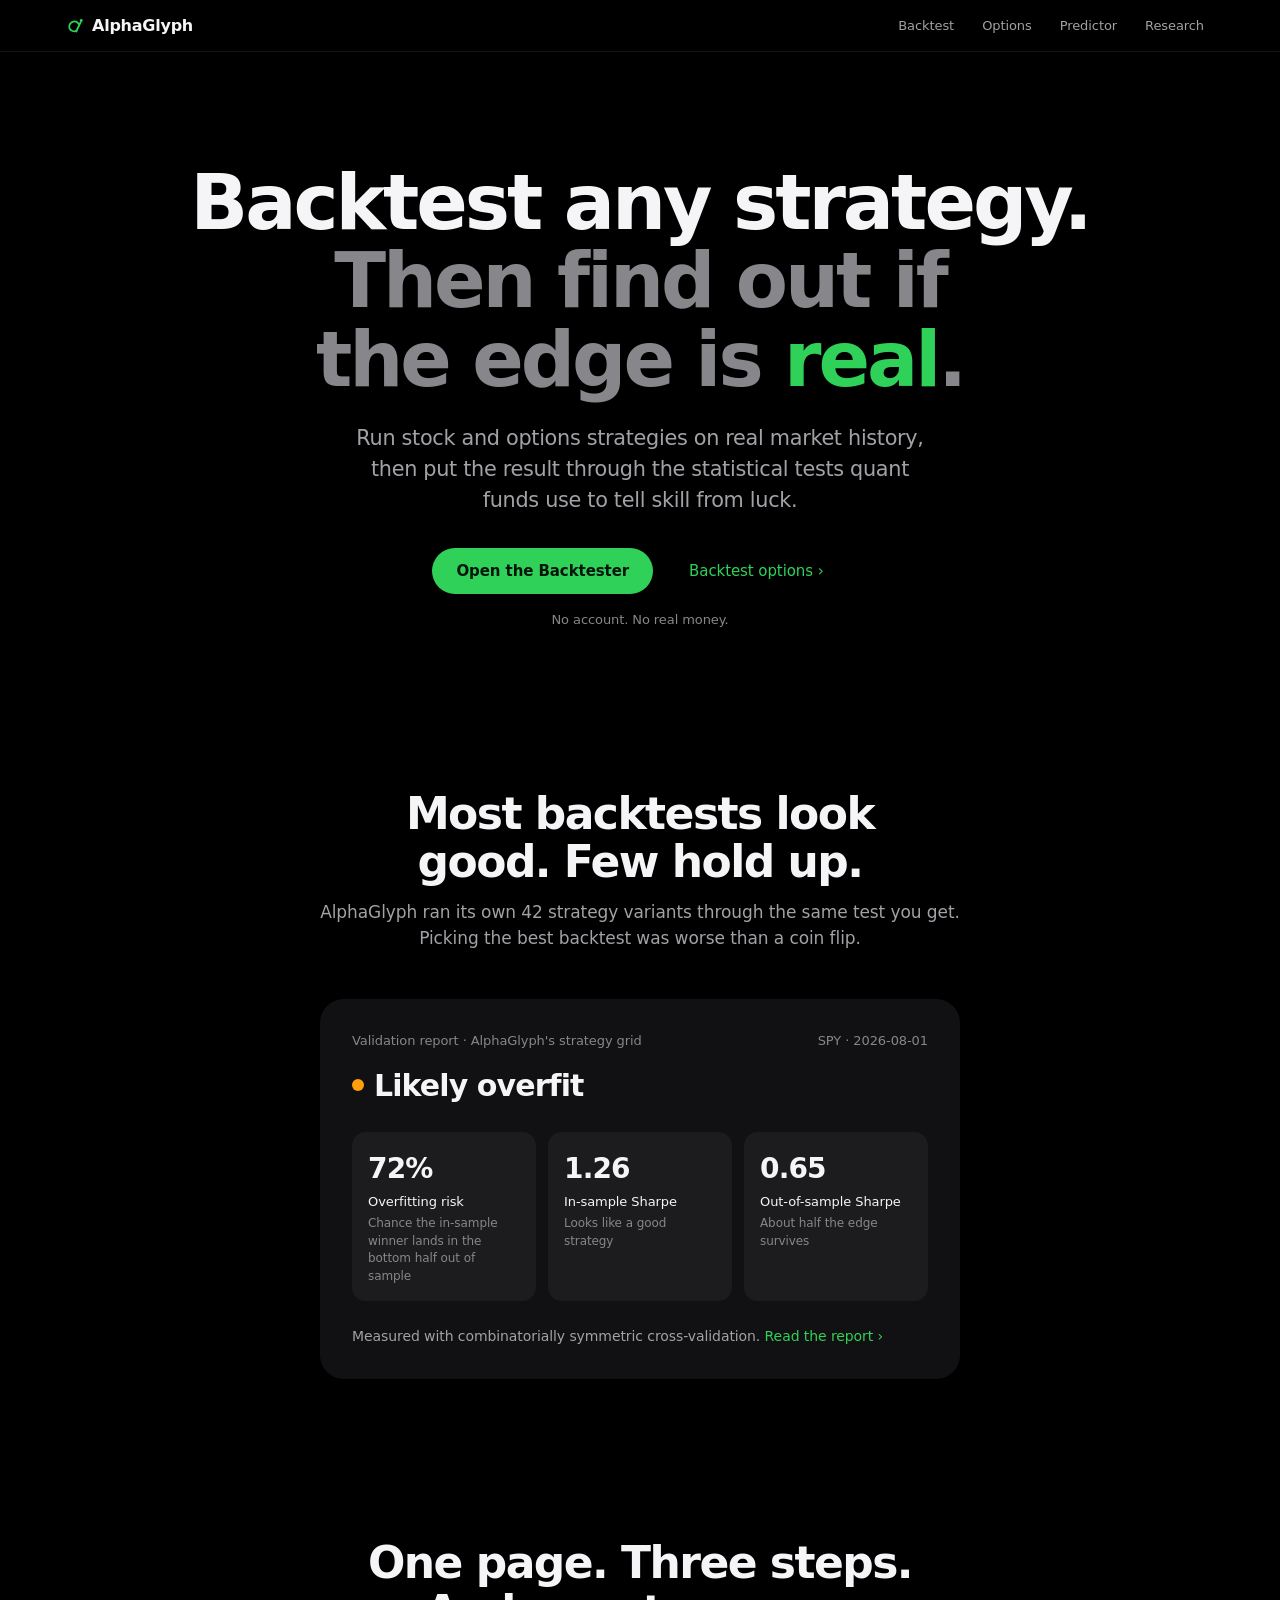
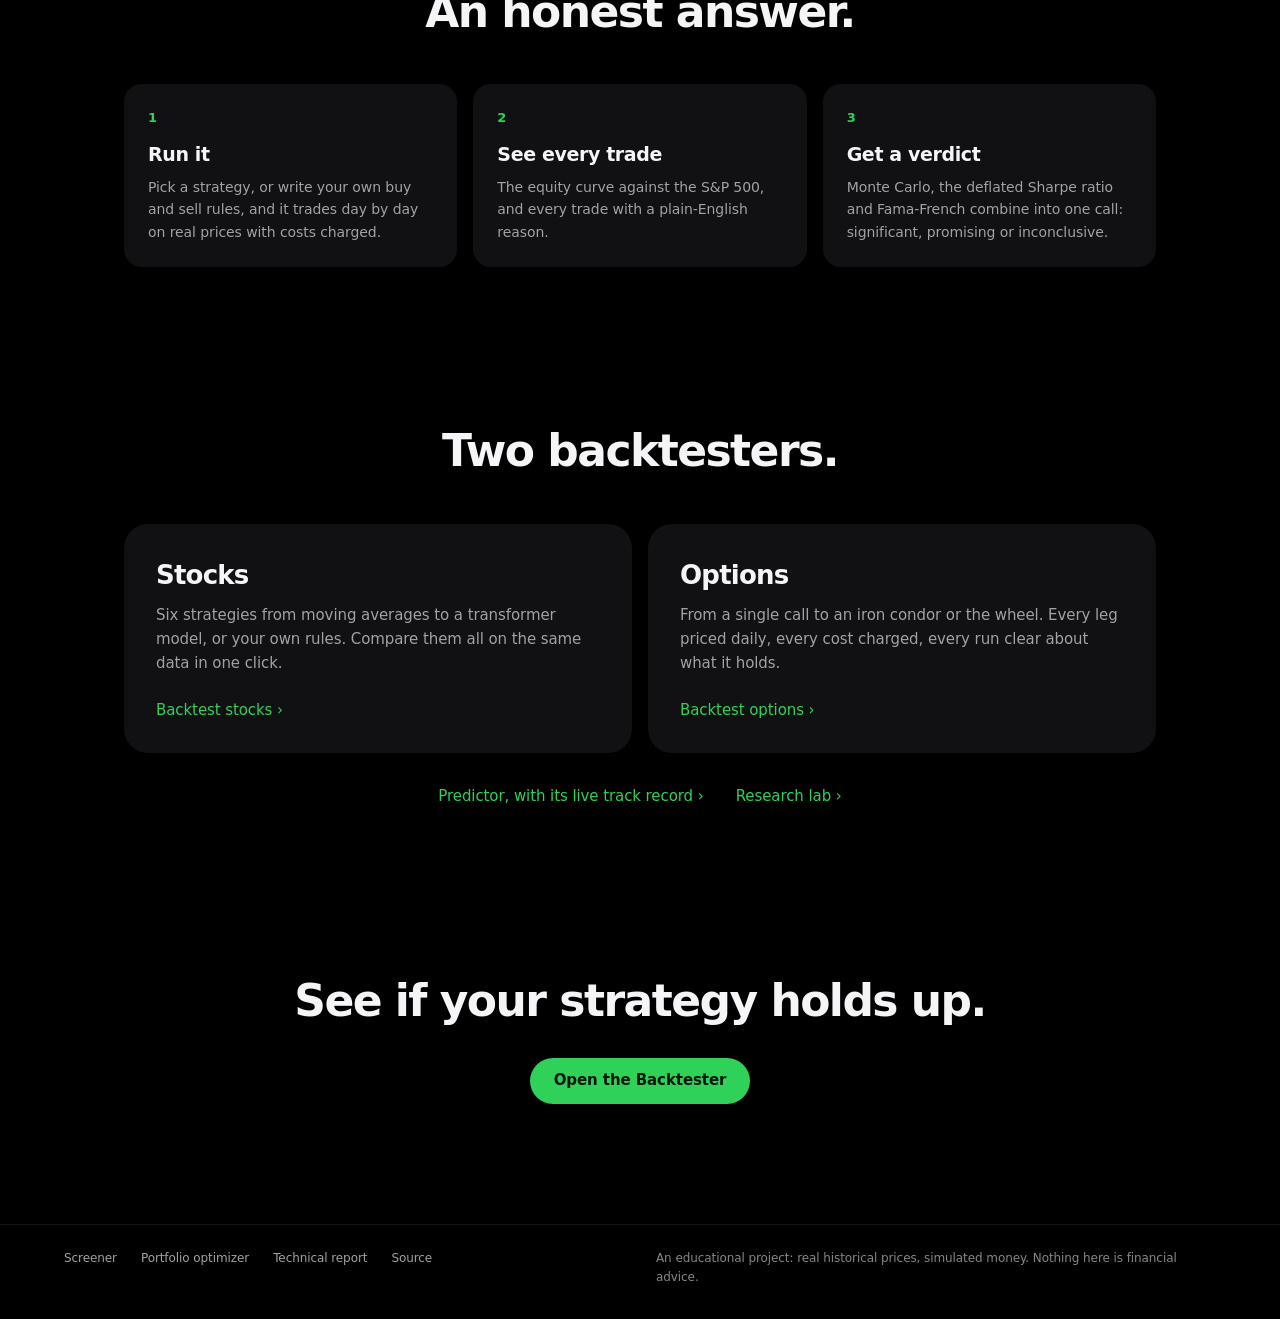
==== commit ce859f5d: "Make green AlphaGlyph's action colour again Buttons, links, selected controls, the logo and favicon " ====
--- a/frontend/index.html
+++ b/frontend/index.html
@@ -52,7 +52,7 @@
   <main id="main" tabindex="-1">
     <header class="lp-hero">
       <div class="container">
-        <h1>Backtest any strategy. <span class="dim">Then find out if the edge is real.</span></h1>
+        <h1>Backtest any strategy. <span class="dim">Then find out if the edge is <span class="accent">real</span>.</span></h1>
         <p class="lp-sub">Run stock and options strategies on real market history, then put the result through
           the statistical tests quant funds use to tell skill from luck.</p>
         <div class="lp-cta">
--- a/frontend/style.css
+++ b/frontend/style.css
@@ -15,9 +15,8 @@
 
    - Canvas is true black; content sits on a few lifted surfaces, separated
      by tone rather than outlines. Hairlines are kept for table rows only.
-   - Blue means "you can act on this" (buttons, links, the selected control).
-     Green and red mean gain and loss and nothing else, so a green button can
-     never be read as a good result.
+   - Green is AlphaGlyph's colour: buttons, links, the selected control, and
+     gains. Red is loss. Nothing else competes with them.
    - Hierarchy comes from type size and weight, then from space.
    ══════════════════════════════════════════════════════════════════════════ */
 
@@ -36,10 +35,11 @@
   --faint:      #86868b;   /* 5.4:1 */
 
   /* Action */
-  --accent:       #0a84ff;   /* links, focus, selected state */
-  --accent-fill:  #0071e3;   /* filled buttons with white labels (4.6:1) */
-  --accent-hover: #0077ed;
-  --accent-dim:   rgba(10,132,255,0.14);
+  --accent:       #30d158;   /* AlphaGlyph green: links, focus, selected state */
+  --accent-fill:  #30d158;   /* filled buttons, with a near-black label (10:1) */
+  --accent-ink:   #03160a;   /* label on a green fill */
+  --accent-hover: #4be07a;
+  --accent-dim:   rgba(48,209,88,0.14);
 
   /* Meaning */
   --green:      #30d158;
@@ -70,7 +70,7 @@
   --s1: 4px; --s2: 8px; --s3: 12px; --s4: 16px; --s5: 24px; --s6: 32px; --s7: 48px; --s8: 80px;
 
   --shadow: 0 1px 2px rgba(0,0,0,0.5), 0 16px 40px rgba(0,0,0,0.5);
-  --ring:   0 0 0 3px rgba(10,132,255,0.45);
+  --ring:   0 0 0 3px rgba(48,209,88,0.45);
 
   /* Motion */
   --ease: cubic-bezier(0.25, 0.1, 0.25, 1);
@@ -101,7 +101,7 @@
 }
 body > main { flex: 1 0 auto; }
 
-::selection { background: rgba(10,132,255,0.4); color: #fff; }
+::selection { background: rgba(48,209,88,0.35); color: #fff; }
 
 .mono, .stat-value, .stat-delta, td, th, .data-value, .badge,
 input[type="number"], input[type="date"] { font-variant-numeric: tabular-nums; }
@@ -139,7 +139,7 @@
 }
 .nav-brand { display: flex; align-items: center; gap: 8px; flex-shrink: 0; color: var(--text); }
 .nav-brand:hover { text-decoration: none; }
-.brand-logo { width: 20px; height: 20px; color: var(--text); flex-shrink: 0; }
+.brand-logo { width: 20px; height: 20px; color: var(--accent); flex-shrink: 0; }
 .nav-brand-name { font-family: var(--font-display); font-size: 16px; font-weight: 600; letter-spacing: -0.015em; color: var(--text); }
 
 .nav-links {
@@ -387,7 +387,7 @@
 .btn:disabled              { opacity: 0.4; cursor: not-allowed; }
 .btn:focus-visible         { box-shadow: var(--ring); border-radius: 999px; }
 
-.btn-primary { background: var(--accent-fill); color: #fff; font-weight: 600; }
+.btn-primary { background: var(--accent-fill); color: var(--accent-ink); font-weight: 600; }
 .btn-primary:hover:not(:disabled) { background: var(--accent-hover); }
 
 .btn-ghost, .btn-quiet { background: transparent; color: var(--accent); }
@@ -543,7 +543,7 @@
   color: var(--muted);
   background: var(--surface2);
 }
-.rank-badge.rank-top { color: #fff; background: var(--accent-fill); }
+.rank-badge.rank-top { color: var(--accent-ink); background: var(--accent-fill); }
 
 .scroll-box { max-height: 440px; overflow-y: auto; }
 
@@ -944,6 +944,74 @@
 .opt-cmp-row:focus-visible { outline: 2px solid var(--accent); outline-offset: -2px; }
 .opt-example > div { min-width: 0; }
 
+/* Strategy gallery: pick by shape, filtered by outlook. */
+.opt-gallery { margin-bottom: var(--s7); }
+.opt-gallery-head { display: flex; align-items: center; justify-content: space-between; gap: var(--s3); flex-wrap: wrap; margin-bottom: var(--s4); }
+.opt-gallery-head h2 { font-family: var(--font-display); font-size: 22px; font-weight: 600; letter-spacing: -0.02em; }
+.opt-gallery-head .seg { margin-left: 0; max-width: 100%; overflow-x: auto; scrollbar-width: none; }
+.opt-gallery-head .seg::-webkit-scrollbar { display: none; }
+.opt-gallery-head .seg-btn { font-size: 13px; padding: 6px 13px; white-space: nowrap; }
+.opt-cards { display: grid; grid-template-columns: repeat(auto-fill, minmax(178px, 1fr)); gap: var(--s3); }
+.opt-card {
+  display: flex; flex-direction: column; align-items: flex-start; gap: 2px;
+  padding: 14px 14px 12px;
+  background: var(--surface); color: var(--text);
+  border: none; border-radius: 16px;
+  font-family: var(--font-ui); text-align: left;
+  cursor: pointer;
+  box-shadow: inset 0 0 0 1px transparent;
+  transition: background var(--fast) var(--ease), box-shadow var(--fast) var(--ease), transform var(--fast) var(--ease);
+}
+.opt-card[hidden] { display: none; }
+.opt-card:hover { background: #18181a; }
+.opt-card:active { transform: scale(0.98); }
+.opt-card.active { background: #121a14; box-shadow: inset 0 0 0 2px var(--accent); }
+.opt-card .opt-pay { width: 100%; height: 44px; margin-bottom: 10px; }
+.opt-card-name { font-size: 14px; font-weight: 600; letter-spacing: -0.01em; }
+.opt-card-view { font-size: 12px; color: var(--faint); }
+.opt-card-own { justify-content: flex-end; }
+.opt-card-plus { display: flex; align-items: center; justify-content: center; width: 100%; height: 44px; margin-bottom: 10px;
+  font-size: 26px; font-weight: 300; color: var(--accent); background: var(--accent-dim); border-radius: 10px; }
+
+/* Payoff shapes (drawn in options.js) */
+.opt-pay { display: block; overflow: visible; }
+.opt-pay-zero { stroke: rgba(255,255,255,0.18); stroke-width: 1; vector-effect: non-scaling-stroke; }
+.opt-pay-up, .opt-pay-dn { fill: none; stroke-width: 2; stroke-linejoin: round; vector-effect: non-scaling-stroke; }
+.opt-pay-up { stroke: var(--green); }
+.opt-pay-dn { stroke: var(--red); }
+.opt-pay-up-fill { fill: rgba(48,209,88,0.14); }
+.opt-pay-dn-fill { fill: rgba(255,69,58,0.14); }
+.opt-pay-strike { stroke: rgba(255,255,255,0.10); stroke-width: 1; stroke-dasharray: 3 4; vector-effect: non-scaling-stroke; }
+.opt-pay-now { stroke: rgba(255,255,255,0.35); stroke-width: 1; vector-effect: non-scaling-stroke; }
+
+/* The chosen strategy, explained, where its results will appear */
+.opt-picked { display: flex; align-items: baseline; flex-wrap: wrap; gap: 4px 8px; margin-bottom: 20px; font-size: 15px; }
+.opt-picked .form-label { width: 100%; margin-bottom: 0; }
+.opt-picked a { font-size: 13px; }
+.opt-learn { padding: var(--s6); }
+.opt-learn-view { font-size: 13px; color: var(--accent); font-weight: 500; margin-bottom: 4px; }
+.opt-learn-name { font-family: var(--font-display); font-size: 30px; font-weight: 700; letter-spacing: -0.03em; line-height: 1.15; }
+.opt-learn-idea { font-size: 16px; line-height: 1.55; color: var(--muted); margin-top: var(--s2); max-width: 620px; }
+.opt-learn-chart { margin-top: var(--s5); }
+.opt-learn-chart .opt-pay { width: 100%; height: 200px; }
+.opt-learn-axis { display: flex; justify-content: space-between; font-size: 11px; color: var(--faint); margin-top: 6px; }
+.opt-learn-grid { display: grid; grid-template-columns: 1fr 1fr; gap: var(--s3); margin: var(--s5) 0; }
+.opt-learn-grid > div { background: var(--surface2); border-radius: 14px; padding: var(--s4); }
+.opt-learn h3 { font-size: 12px; font-weight: 600; color: var(--faint); margin-bottom: 6px; }
+.opt-learn-grid p { font-size: 14px; line-height: 1.55; color: var(--text); }
+.opt-learn .opt-what { margin: 0; background: none; padding: 0; }
+.opt-learn .opt-what-head, .opt-learn .opt-what-title { display: none; }
+.opt-learn .opt-what-legs li { font-size: 14px; color: var(--text); }
+.opt-learn-cta { margin-top: var(--s5); padding-top: var(--s4); border-top: 1px solid var(--border); font-size: 13px; color: var(--faint); }
+.opt-learn-cta strong { color: var(--text); font-weight: 500; }
+@media (max-width: 640px) {
+  .opt-learn { padding: 20px; }
+  .opt-learn-name { font-size: 24px; }
+  .opt-learn-grid { grid-template-columns: 1fr; }
+  .opt-learn-chart .opt-pay { height: 150px; }
+  .opt-cards { grid-template-columns: 1fr 1fr; gap: var(--s2); }
+}
+
 /* Model vs real prices: secondary evidence, folded away under the empty state. */
 .opt-evidence { margin-top: var(--s4); background: var(--surface); border-radius: var(--radius); padding: 0 var(--s5); border-top: none; }
 .opt-evidence > summary { padding: 18px 0; font-size: 14px; }
@@ -1000,6 +1068,7 @@
   text-wrap: balance;
 }
 .lp-hero h1 .dim { color: var(--faint); }
+.lp-hero h1 .accent { color: var(--accent); }
 .lp-sub {
   font-size: clamp(1.05rem, 1.7vw, 1.3rem); line-height: 1.5; letter-spacing: -0.015em;
   color: var(--muted);
@@ -1125,6 +1194,6 @@
 
 /* Skip link: hidden until a keyboard user tabs to it, then the first stop on the page. */
 .skip-link { position: absolute; left: 12px; top: -64px; z-index: 1000; padding: 10px 16px;
-  border-radius: 999px; background: var(--accent-fill); color: #fff; font-weight: 600; text-decoration: none; }
+  border-radius: 999px; background: var(--accent-fill); color: var(--accent-ink); font-weight: 600; text-decoration: none; }
 .skip-link:focus { top: 12px; }
 main:focus { outline: none; }
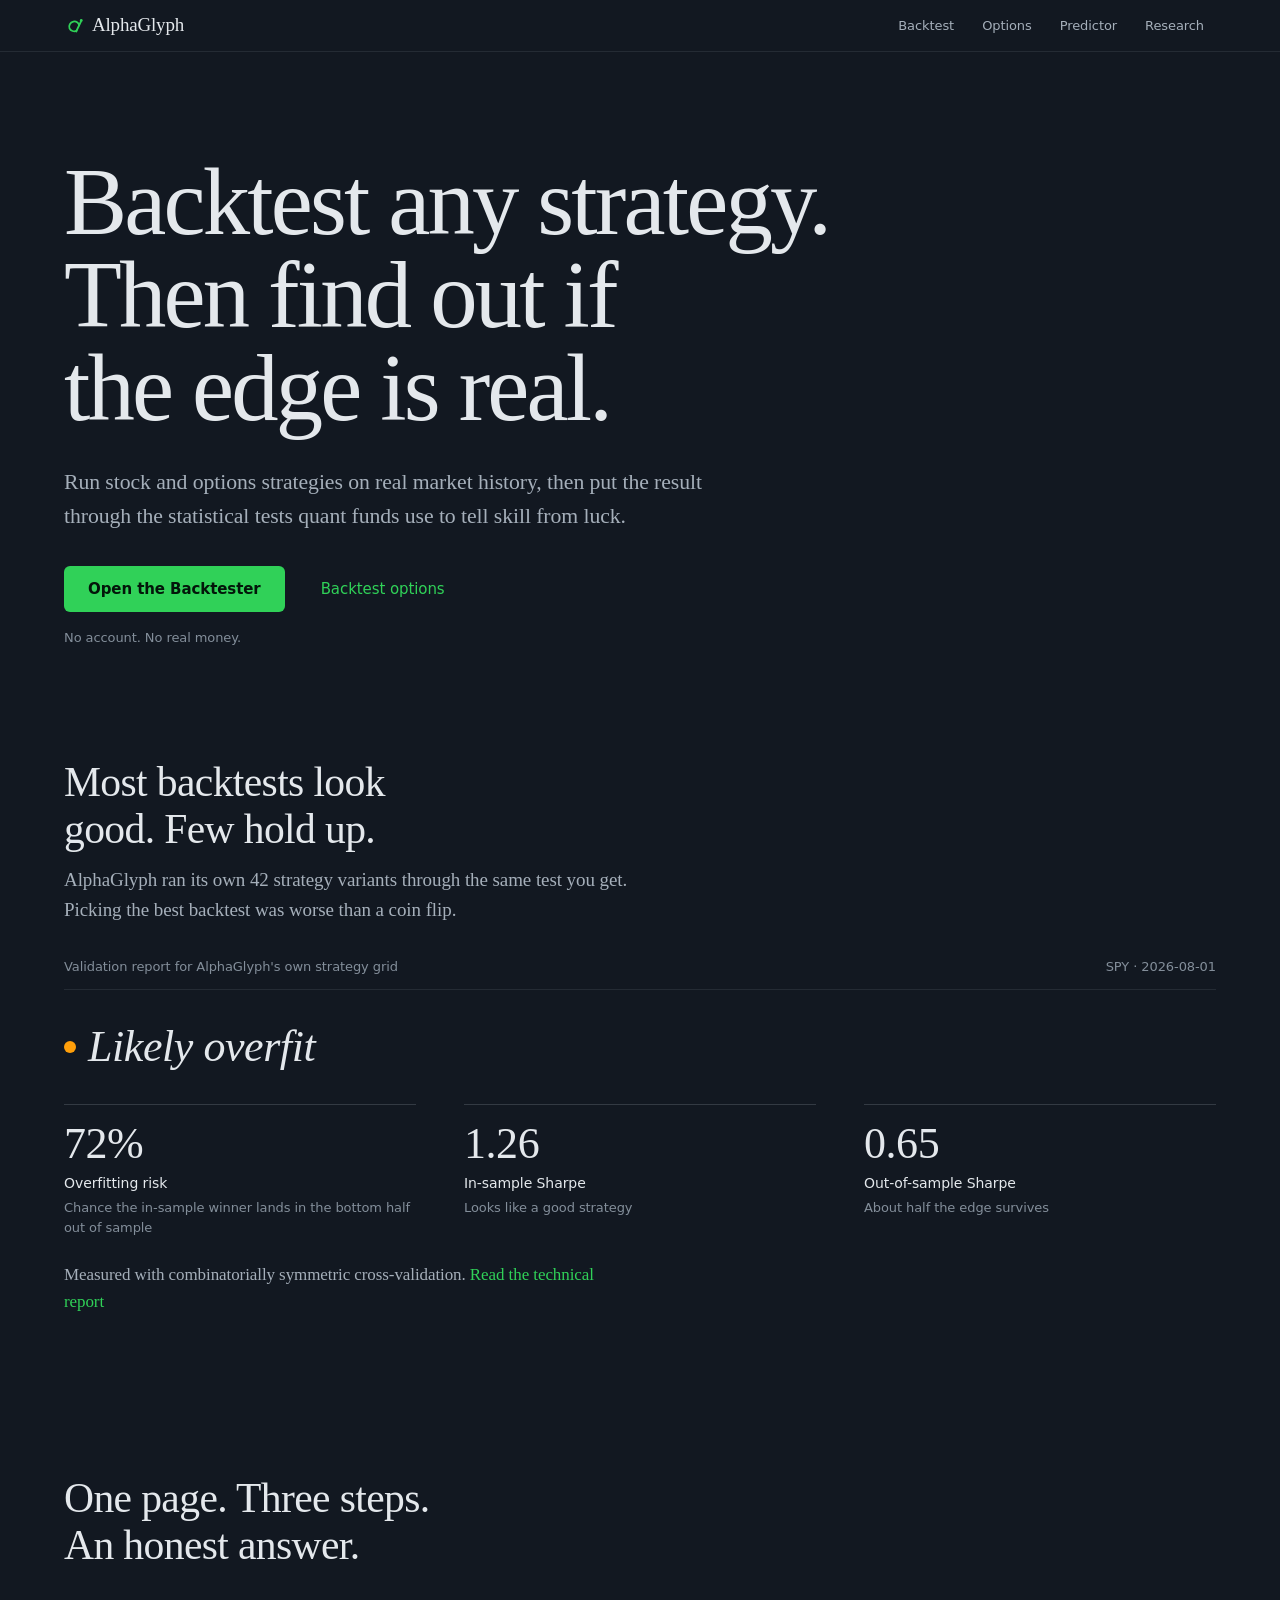
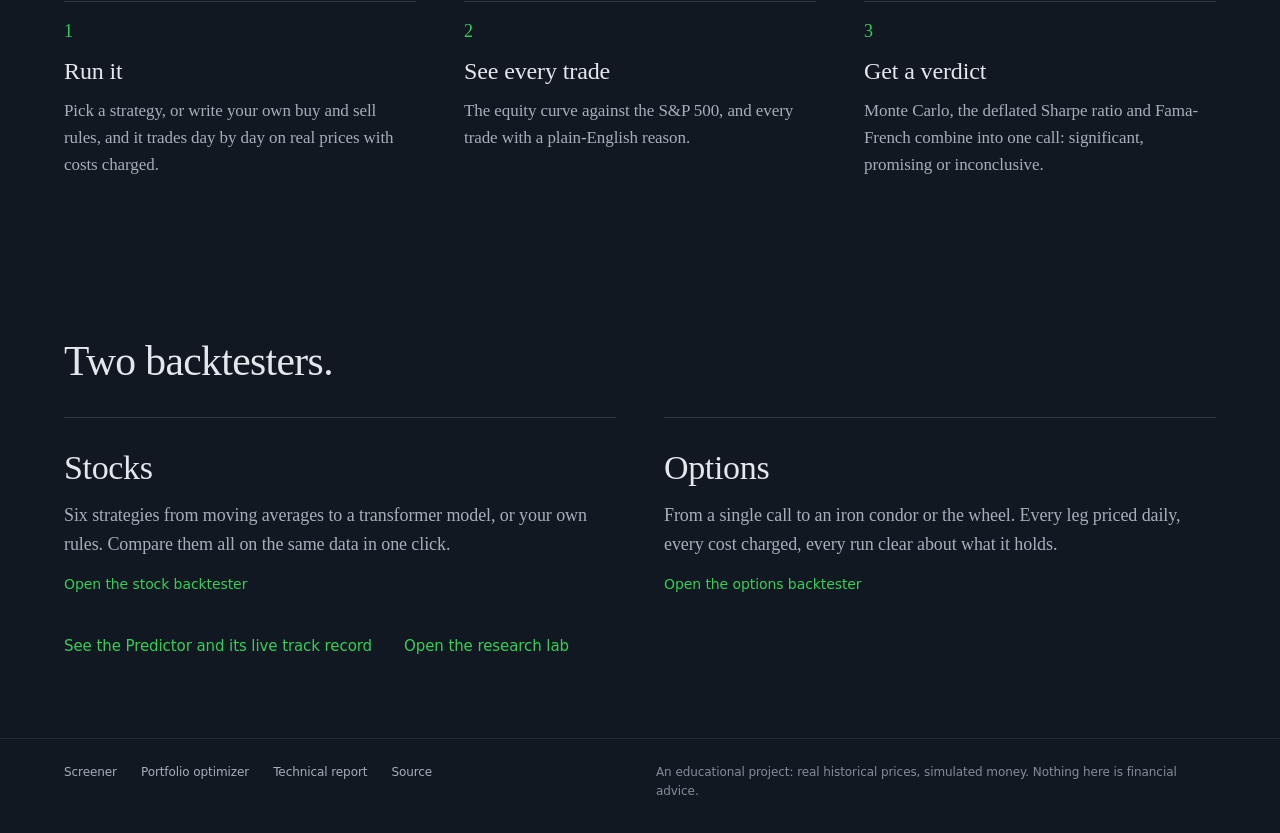
==== commit 28b66d2f: "Redesign: midnight surfaces, Newsreader type, calmer home page (green kept) Same design system as RL" ====
--- a/frontend/index.html
+++ b/frontend/index.html
@@ -25,8 +25,10 @@
   <!-- Fonts are self-hosted: the Google Fonts stylesheet blocked first paint for ~0.9 s on a mobile connection (Lighthouse, 2026-10-30). -->
   <link rel="preload" href="/fonts/inter-latin.woff2" as="font" type="font/woff2" crossorigin>
   <style>@font-face{font-family:'Inter';font-style:normal;font-weight:400 700;font-display:swap;src:url(/fonts/inter-latin.woff2) format('woff2');unicode-range:U+0000-00FF, U+0131, U+0152-0153, U+02BB-02BC, U+02C6, U+02DA, U+02DC, U+0304, U+0308, U+0329, U+2000-206F, U+20AC, U+2122, U+2191, U+2193, U+2212, U+2215, U+FEFF, U+FFFD}@font-face{font-family:'Inter';font-style:normal;font-weight:400 700;font-display:swap;src:url(/fonts/inter-greek.woff2) format('woff2');unicode-range:U+0370-0377, U+037A-037F, U+0384-038A, U+038C, U+038E-03A1, U+03A3-03FF}</style>
-  <meta name="theme-color" content="#000000">
+  <meta name="theme-color" content="#121821">
   <link rel="icon" type="image/svg+xml" href="favicon.svg">
+  <link rel="preload" href="/fonts/newsreader-latin-normal.woff2" as="font" type="font/woff2" crossorigin>
+  <style>@font-face{font-family:'Newsreader';font-style:normal;font-weight:200 800;font-display:swap;src:url(/fonts/newsreader-latin-normal.woff2) format('woff2');unicode-range:U+0000-00FF, U+0131, U+0152-0153, U+02BB-02BC, U+02C6, U+02DA, U+02DC, U+0304, U+0308, U+0329, U+2000-206F, U+20AC, U+2122, U+2191, U+2193, U+2212, U+2215, U+FEFF, U+FFFD}@font-face{font-family:'Newsreader';font-style:italic;font-weight:200 800;font-display:swap;src:url(/fonts/newsreader-latin-italic.woff2) format('woff2');unicode-range:U+0000-00FF, U+0131, U+0152-0153, U+02BB-02BC, U+02C6, U+02DA, U+02DC, U+0304, U+0308, U+0329, U+2000-206F, U+20AC, U+2122, U+2191, U+2193, U+2212, U+2215, U+FEFF, U+FFFD}</style>
   <link rel="stylesheet" href="style.css">
 </head>
 <body data-page="home">
@@ -52,12 +54,12 @@
   <main id="main" tabindex="-1">
     <header class="lp-hero">
       <div class="container">
-        <h1>Backtest any strategy. <span class="dim">Then find out if the edge is <span class="accent">real</span>.</span></h1>
+        <h1>Backtest any strategy. Then find out if the edge is&nbsp;real.</h1>
         <p class="lp-sub">Run stock and options strategies on real market history, then put the result through
           the statistical tests quant funds use to tell skill from luck.</p>
         <div class="lp-cta">
           <a href="backtest.html" class="btn btn-primary btn-lg">Open the Backtester</a>
-          <a href="options.html" class="btn btn-quiet btn-lg">Backtest options ›</a>
+          <a href="options.html" class="btn btn-quiet btn-lg">Backtest options</a>
         </div>
         <p class="lp-note">No account. No real money.</p>
       </div>
@@ -73,7 +75,7 @@
         </div>
         <figure class="verdict" aria-label="AlphaGlyph's validation of its own strategy grid">
           <div class="verdict-top">
-            <span>Validation report · AlphaGlyph's strategy grid</span>
+            <span>Validation report for AlphaGlyph's own strategy grid</span>
             <span>SPY · 2026-08-01</span>
           </div>
           <div class="verdict-headline"><span class="verdict-dot" aria-hidden="true"></span> Likely overfit</div>
@@ -95,7 +97,7 @@
             </div>
           </div>
           <figcaption class="verdict-note">Measured with combinatorially symmetric cross-validation.
-            <a href="https://github.com/Danny-397/Alphaglyph/blob/main/docs/technical-report.md">Read the report ›</a></figcaption>
+            <a href="https://github.com/Danny-397/Alphaglyph/blob/main/docs/technical-report.md">Read the technical report</a></figcaption>
         </figure>
       </div>
     </section>
@@ -134,27 +136,21 @@
           <a class="lp-product" href="backtest.html">
             <h3>Stocks</h3>
             <p>Six strategies from moving averages to a transformer model, or your own rules. Compare them all on the same data in one click.</p>
-            <span class="lp-go">Backtest stocks</span>
+            <span class="lp-go">Open the stock backtester</span>
           </a>
           <a class="lp-product" href="options.html">
             <h3>Options</h3>
             <p>From a single call to an iron condor or the wheel. Every leg priced daily, every cost charged, every run clear about what it holds.</p>
-            <span class="lp-go">Backtest options</span>
+            <span class="lp-go">Open the options backtester</span>
           </a>
         </div>
         <div class="lp-more">
-          <a href="predict.html">Predictor, with its live track record</a>
-          <a href="research.html">Research lab</a>
+          <a href="predict.html">See the Predictor and its live track record</a>
+          <a href="research.html">Open the research lab</a>
         </div>
       </div>
     </section>
 
-    <section class="lp-final">
-      <div class="container">
-        <h2>See if your strategy holds up.</h2>
-        <a href="backtest.html" class="btn btn-primary btn-lg">Open the Backtester</a>
-      </div>
-    </section>
   </main>
 
   <footer class="site-footer">
--- a/frontend/style.css
+++ b/frontend/style.css
@@ -13,26 +13,27 @@
 /* ══════════════════════════════════════════════════════════════════════════
    AlphaGlyph design system: one stylesheet for every page.
 
-   - Canvas is true black; content sits on a few lifted surfaces, separated
-     by tone rather than outlines. Hairlines are kept for table rows only.
+   - Canvas is midnight (a blue-black); content sits on a few lifted
+     surfaces with small radii. Flat: no glass, glows or gradients.
    - Green is AlphaGlyph's colour: buttons, links, the selected control, and
      gains. Red is loss. Nothing else competes with them.
-   - Hierarchy comes from type size and weight, then from space.
+   - Headlines, big figures and reading prose are set in Newsreader (serif);
+     controls, labels and tables in Inter. Same system as RL Trader.
    ══════════════════════════════════════════════════════════════════════════ */
 
 :root {
   /* Surfaces */
-  --bg:         #000000;
-  --surface:    #111113;   /* cards, panels */
-  --surface2:   #1c1c1e;   /* inputs, wells, tiles inside cards */
-  --surface3:   #2c2c2e;   /* secondary buttons, tracks */
-  --border:     rgba(255,255,255,0.08);
-  --border-lt:  rgba(255,255,255,0.16);
+  --bg:         #121821;   /* midnight */
+  --surface:    #171f29;   /* cards, panels */
+  --surface2:   #1e2732;   /* inputs, wells, tiles inside cards */
+  --surface3:   #27313d;   /* secondary buttons, tracks */
+  --border:     rgba(214,224,236,0.09);
+  --border-lt:  rgba(214,224,236,0.17);
 
   /* Text: contrast measured on --surface (AA or better) */
-  --text:       #f5f5f7;
-  --muted:      #a1a1a6;   /* 7.6:1 */
-  --faint:      #86868b;   /* 5.4:1 */
+  --text:       #e4e8ec;
+  --muted:      #a5afba;   /* 7.4:1 on --surface */
+  --faint:      #838e9a;   /* 4.9:1 on --surface */
 
   /* Action */
   --accent:       #30d158;   /* AlphaGlyph green: links, focus, selected state */
@@ -58,18 +59,19 @@
 
   /* Type */
   --font-ui:      -apple-system, BlinkMacSystemFont, 'SF Pro Text', 'Inter', 'Inter Fallback', 'Segoe UI', system-ui, sans-serif;
-  --font-display: -apple-system, BlinkMacSystemFont, 'SF Pro Display', 'Inter', 'Inter Fallback', 'Segoe UI', system-ui, sans-serif;
+  --font-serif:   'Newsreader', 'Iowan Old Style', Georgia, serif;
+  --font-display: var(--font-serif);
   --font-mono:    'SF Mono', ui-monospace, 'JetBrains Mono', 'Cascadia Code', Menlo, monospace;
 
   /* Shape */
-  --radius-sm: 10px;   /* inputs, small controls */
-  --radius:    18px;   /* cards */
-  --radius-lg: 24px;   /* hero panels */
+  --radius-sm: 6px;    /* inputs, small controls */
+  --radius:    10px;   /* cards */
+  --radius-lg: 12px;   /* hero panels */
 
   /* Space: 4 · 8 · 12 · 16 · 24 · 32 · 48 · 80 */
   --s1: 4px; --s2: 8px; --s3: 12px; --s4: 16px; --s5: 24px; --s6: 32px; --s7: 48px; --s8: 80px;
 
-  --shadow: 0 1px 2px rgba(0,0,0,0.5), 0 16px 40px rgba(0,0,0,0.5);
+  --shadow: 0 1px 2px rgba(0,0,0,0.35), 0 8px 24px rgba(0,0,0,0.35);
   --ring:   0 0 0 3px rgba(48,209,88,0.45);
 
   /* Motion */
@@ -132,15 +134,13 @@
   height: var(--nav-h);
   display: flex; align-items: center; gap: var(--s5);
   padding: 0 max(24px, calc((100vw - var(--maxw)) / 2 + 24px));
-  background: rgba(0,0,0,0.72);
-  backdrop-filter: saturate(180%) blur(20px);
-  -webkit-backdrop-filter: saturate(180%) blur(20px);
+  background: var(--bg);
   border-bottom: 1px solid var(--border);
 }
 .nav-brand { display: flex; align-items: center; gap: 8px; flex-shrink: 0; color: var(--text); }
 .nav-brand:hover { text-decoration: none; }
 .brand-logo { width: 20px; height: 20px; color: var(--accent); flex-shrink: 0; }
-.nav-brand-name { font-family: var(--font-display); font-size: 16px; font-weight: 600; letter-spacing: -0.015em; color: var(--text); }
+.nav-brand-name { font-family: var(--font-serif); font-size: 19px; font-weight: 500; letter-spacing: -0.01em; color: var(--text); }
 
 .nav-links {
   display: flex; gap: 4px; flex: 1 1 auto; min-width: 0; justify-content: flex-end;
@@ -149,14 +149,14 @@
 .nav-links::-webkit-scrollbar { display: none; }
 .nav-link {
   padding: 6px 12px;
-  border-radius: 999px;
+  border-radius: var(--radius-sm);
   color: var(--muted);
   font-size: 13px; font-weight: 500;
   white-space: nowrap;
   transition: color var(--fast) var(--ease), background var(--fast) var(--ease);
 }
 .nav-link:hover  { color: var(--text); text-decoration: none; }
-.nav-link.active { color: var(--text); background: var(--surface3); }
+.nav-link.active { color: var(--text); box-shadow: inset 0 -2px 0 var(--accent); border-radius: 0; }
 .nav-cta { flex-shrink: 0; }
 
 /* ── Page frame ─────────────────────────────────────────────────────────── */
@@ -172,7 +172,7 @@
   font-size: 40px; font-weight: 700; letter-spacing: -0.03em; line-height: 1.1;
   margin-bottom: var(--s3);
 }
-.page-header p { color: var(--muted); font-size: 17px; line-height: 1.55; letter-spacing: -0.01em; }
+.page-header p { color: var(--muted); font-family: var(--font-serif); font-size: 19px; line-height: 1.55; letter-spacing: 0; }
 
 /* ── Footer (every page) ────────────────────────────────────────────────── */
 .site-footer {
@@ -245,7 +245,7 @@
   grid-template-columns: repeat(auto-fit, minmax(160px, 1fr));
   gap: var(--s3);
 }
-.stat-card { background: var(--surface); border-radius: 14px; padding: var(--s4) 18px; }
+.stat-card { background: var(--surface); border-radius: var(--radius); padding: var(--s4) 18px; }
 .card .stat-card { background: var(--surface2); }
 .stat-value {
   font-family: var(--font-display);
@@ -265,7 +265,7 @@
 .badge {
   display: inline-flex; align-items: center;
   height: 22px; padding: 0 9px;
-  border-radius: 999px;
+  border-radius: var(--radius-sm);
   font-family: var(--font-ui);
   font-size: 11px; font-weight: 600; letter-spacing: 0.01em;
   white-space: nowrap;
@@ -365,13 +365,16 @@
 .check-title { font-size: 13px; font-weight: 500; color: var(--text); }
 .check-desc  { grid-column: 2; font-size: 12px; color: var(--faint); line-height: 1.5; margin-top: 2px; }
 .check-desc strong { color: var(--muted); font-weight: 500; }
+.check.is-disabled { cursor: default; }
+.check.is-disabled input { cursor: not-allowed; opacity: 0.4; }
+.check.is-disabled .check-title { color: var(--faint); }
 
 /* ── Buttons ────────────────────────────────────────────────────────────── */
 .btn {
   display: inline-flex; align-items: center; justify-content: center; gap: 6px;
   height: 36px; padding: 0 18px;
   border: none;
-  border-radius: 999px;
+  border-radius: var(--radius-sm);
   background: var(--surface3);
   color: var(--text);
   font-family: var(--font-ui);
@@ -382,10 +385,10 @@
   transition: background var(--fast) var(--ease), color var(--fast) var(--ease),
               transform var(--fast) var(--ease), box-shadow var(--fast) var(--ease), opacity var(--fast) var(--ease);
 }
-.btn:hover:not(:disabled)  { background: #3a3a3c; text-decoration: none; }
+.btn:hover:not(:disabled)  { background: #323d4a; text-decoration: none; }
 .btn:active:not(:disabled) { transform: scale(0.97); }
 .btn:disabled              { opacity: 0.4; cursor: not-allowed; }
-.btn:focus-visible         { box-shadow: var(--ring); border-radius: 999px; }
+.btn:focus-visible         { box-shadow: var(--ring); border-radius: var(--radius-sm); }
 
 .btn-primary { background: var(--accent-fill); color: var(--accent-ink); font-weight: 600; }
 .btn-primary:hover:not(:disabled) { background: var(--accent-hover); }
@@ -426,7 +429,7 @@
 }
 .tab-btn:hover { color: var(--text); }
 .tab-btn.active {
-  background: #3a3a3c;
+  background: #323d4a;
   color: var(--text);
   box-shadow: 0 1px 3px rgba(0,0,0,0.5);
 }
@@ -460,10 +463,13 @@
   position: sticky; bottom: calc(-1 * var(--s5));
   margin: var(--s5) calc(-1 * var(--s5)) calc(-1 * var(--s5));
   padding: var(--s4) var(--s5) var(--s5);
-  background: linear-gradient(to bottom, rgba(17,17,19,0) 0, var(--surface) 14px);
+  background: linear-gradient(to bottom, rgba(23,31,41,0) 0, var(--surface) 14px);
   display: flex; flex-direction: column; gap: var(--s2);
 }
 .form-hint { font-size: 12px; color: var(--faint); text-align: center; line-height: 1.5; }
+/* Taller than the window: a normal column, so the pinned buttons never cover a setting (initFormPanel). */
+.form-panel.is-flowing { position: static; max-height: none; overflow: visible; }
+.form-panel.is-flowing .form-actions { position: static; margin: var(--s5) 0 0; padding: 0; background: none; }
 
 .results-area { min-width: 0; }
 
@@ -553,7 +559,7 @@
 .ticker-chip {
   display: inline-flex; align-items: center; gap: 6px;
   height: 30px; padding: 0 12px;
-  border-radius: 999px;
+  border-radius: var(--radius-sm);
   background: var(--surface2);
   color: var(--muted);
   font-size: 12.5px; font-weight: 600; letter-spacing: 0.01em;
@@ -576,6 +582,10 @@
   margin-bottom: 10px;
 }
 .chip-x {
+  /* The glyph is small, but the button fills the chip's height and reaches its
+     right edge, so it is a 28 x 30 px target a thumb can hit. */
+  display: inline-flex; align-items: center; justify-content: center;
+  min-width: 28px; height: 30px; margin: 0 -12px 0 -6px;
   border: none; background: transparent;
   color: inherit;
   font-size: 15px; line-height: 1;
@@ -589,7 +599,7 @@
 .preset-list { display: flex; flex-wrap: wrap; gap: 6px; }
 .preset-btn {
   height: 30px; padding: 0 12px;
-  border: none; border-radius: 999px;
+  border: none; border-radius: var(--radius-sm);
   background: var(--surface2); color: var(--text);
   font-family: var(--font-ui); font-size: 12.5px; font-weight: 500;
   cursor: pointer;
@@ -612,7 +622,7 @@
   transition: background var(--med) var(--ease), color var(--fast) var(--ease);
 }
 .risk-btn:hover  { color: var(--text); }
-.risk-btn.active { background: #3a3a3c; color: var(--text); box-shadow: 0 1px 3px rgba(0,0,0,0.5); }
+.risk-btn.active { background: #323d4a; color: var(--text); box-shadow: 0 1px 3px rgba(0,0,0,0.5); }
 
 /* ── Validation verdict ─────────────────────────────────────────────────── */
 .verdict-card {
@@ -667,7 +677,7 @@
 .regime-badge {
   display: inline-flex; align-items: center;
   height: 26px; padding: 0 12px;
-  border-radius: 999px;
+  border-radius: var(--radius-sm);
   font-size: 12px; font-weight: 600;
   background: var(--surface3); color: var(--muted);
 }
@@ -678,7 +688,7 @@
 
 /* ── Notices ────────────────────────────────────────────────────────────── */
 .wf-banner, .bt-summary, .bt-ml-note, .error-banner {
-  border-radius: 14px;
+  border-radius: var(--radius);
   font-size: 13.5px; line-height: 1.6;
 }
 .wf-banner {
@@ -796,7 +806,7 @@
   transform: translateX(-50%);
   width: max-content; max-width: 260px;
   padding: 9px 12px;
-  background: #2c2c2e;
+  background: var(--surface3);
   border-radius: 12px;
   color: var(--text);
   font-size: 12px; font-weight: 400; line-height: 1.45; letter-spacing: 0;
@@ -822,9 +832,9 @@
   padding: 10px 16px;
   font-size: 13px; line-height: 1.45;
   color: var(--text);
-  background: rgba(44,44,46,0.88);
-  backdrop-filter: saturate(180%) blur(20px); -webkit-backdrop-filter: saturate(180%) blur(20px);
-  border-radius: 14px;
+  background: var(--surface3);
+  border: 1px solid var(--border-lt);
+  border-radius: var(--radius);
   box-shadow: var(--shadow);
   opacity: 0; pointer-events: none;
   transition: opacity var(--med) var(--ease), transform var(--med) var(--ease);
@@ -843,7 +853,7 @@
 .sig-table td { vertical-align: middle; }
 
 /* ── Custom rule builder ────────────────────────────────────────────────── */
-.rule-builder { margin-top: var(--s3); padding: 14px; background: var(--surface2); border-radius: 14px; }
+.rule-builder { margin-top: var(--s3); padding: 14px; background: var(--surface2); border-radius: var(--radius); }
 .rb-section { margin-bottom: var(--s4); }
 .rb-section:last-child { margin-bottom: 0; }
 .rb-head { display: flex; align-items: center; gap: 6px; flex-wrap: wrap; font-size: 12.5px; color: var(--muted); margin-bottom: var(--s2); }
@@ -914,7 +924,7 @@
 .cpcv-cell.cpcv-oos { background: var(--yellow-dim); color: var(--yellow); }
 
 /* ══ Options backtest (options.html) ══════════════════════════════════════ */
-.opt-what { background: var(--surface2); border-radius: 14px; padding: var(--s3) var(--s4); margin: -8px 0 20px; }
+.opt-what { background: var(--surface2); border-radius: var(--radius); padding: var(--s3) var(--s4); margin: -8px 0 20px; }
 .opt-what-head { display: flex; align-items: center; gap: var(--s2); margin-bottom: 6px; }
 .opt-what-view { font-size: 12px; color: var(--muted); }
 .opt-what-title { font-size: 13px; font-weight: 600; color: var(--text); line-height: 1.45; margin: 0 0 6px; }
@@ -922,7 +932,7 @@
 .opt-what-legs li { font-size: 12.5px; color: var(--muted); line-height: 1.45; }
 .opt-leg-list { margin-bottom: var(--s4); }
 .opt-leg-list li { font-size: 14px; color: var(--text); line-height: 1.5; }
-.opt-side { display: inline-block; min-width: 46px; margin-right: 8px; padding: 1px 7px; border-radius: 999px;
+.opt-side { display: inline-block; min-width: 46px; margin-right: 8px; padding: 1px 7px; border-radius: var(--radius-sm);
   font-size: 10.5px; font-weight: 700; text-transform: uppercase; letter-spacing: 0.04em; text-align: center; }
 .opt-side-long  { background: var(--green-dim); color: var(--green); }
 .opt-side-short { background: var(--red-dim);   color: var(--red); }
@@ -932,6 +942,11 @@
 .opt-leg-row select, .opt-leg-row input { height: 34px; min-width: 0; font-size: 12.5px; padding: 0 10px; background-color: var(--surface3); }
 .opt-leg-row select { flex: 1 1 0; padding-right: 26px; background-position: right 9px center; }
 .opt-leg-row input[type="number"] { flex: 0 0 66px; }
+.opt-leg-row .chip-x { margin: 0; min-width: 30px; height: 34px; flex: 0 0 auto; }
+@media (max-width: 480px) {
+  /* Room for the remove button without truncating "Short": quantity is 1-10. */
+  .opt-leg-row input[data-f="qty"] { flex-basis: 48px; padding: 0 8px; }
+}
 .opt-leg-n { flex: 0 0 18px; font-size: 12px; font-weight: 600; color: var(--faint); text-align: center; }
 .opt-legs-help { margin-top: var(--s2); }
 .opt-model-banner strong { color: var(--yellow); }
@@ -963,7 +978,7 @@
   transition: background var(--fast) var(--ease), box-shadow var(--fast) var(--ease), transform var(--fast) var(--ease);
 }
 .opt-card[hidden] { display: none; }
-.opt-card:hover { background: #18181a; }
+.opt-card:hover { background: var(--surface2); }
 .opt-card:active { transform: scale(0.98); }
 .opt-card.active { background: #121a14; box-shadow: inset 0 0 0 2px var(--accent); }
 .opt-card .opt-pay { width: 100%; height: 44px; margin-bottom: 10px; }
@@ -996,7 +1011,7 @@
 .opt-learn-chart .opt-pay { width: 100%; height: 200px; }
 .opt-learn-axis { display: flex; justify-content: space-between; font-size: 11px; color: var(--faint); margin-top: 6px; }
 .opt-learn-grid { display: grid; grid-template-columns: 1fr 1fr; gap: var(--s3); margin: var(--s5) 0; }
-.opt-learn-grid > div { background: var(--surface2); border-radius: 14px; padding: var(--s4); }
+.opt-learn-grid > div { background: var(--surface2); border-radius: var(--radius); padding: var(--s4); }
 .opt-learn h3 { font-size: 12px; font-weight: 600; color: var(--faint); margin-bottom: 6px; }
 .opt-learn-grid p { font-size: 14px; line-height: 1.55; color: var(--text); }
 .opt-learn .opt-what { margin: 0; background: none; padding: 0; }
@@ -1027,7 +1042,7 @@
 .seg-btn { background: transparent; border: 0; border-radius: 7px; color: var(--muted); font: inherit; font-size: 12px; font-weight: 500; padding: 4px 11px; cursor: pointer;
   transition: background var(--fast) var(--ease), color var(--fast) var(--ease); }
 .seg-btn:hover { color: var(--text); }
-.seg-btn.active { background: #3a3a3c; color: var(--text); }
+.seg-btn.active { background: #323d4a; color: var(--text); }
 .seg-btn:focus-visible { outline: 2px solid var(--accent); outline-offset: -2px; }
 
 .opt-verdict { color: var(--text); }
@@ -1042,101 +1057,102 @@
 .opt-sens strong { color: var(--text); }
 .opt-sens-wide { border-left: 3px solid var(--yellow); padding-left: 10px; }
 
-.opt-import { background: var(--accent-dim); border-radius: 14px; padding: 12px 14px; margin-bottom: 16px; font-size: 13px; line-height: 1.5; color: var(--text); }
+.opt-import { background: var(--accent-dim); border-radius: var(--radius); padding: 12px 14px; margin-bottom: 16px; font-size: 13px; line-height: 1.5; color: var(--text); }
 .opt-import p { margin: 0; }
 .opt-import ul { margin: 6px 0 0; padding-left: 18px; color: var(--muted); }
 
 .opt-check-row { cursor: pointer; }
 .opt-check-row.active td { background: var(--accent-dim); }
 .opt-check-row:focus-visible { outline: 2px solid var(--accent); outline-offset: -2px; }
+.opt-check-idx th { white-space: normal; vertical-align: bottom; line-height: 1.3; }
+.opt-check-idx th, .opt-check-idx td { padding-left: 9px; padding-right: 9px; }
 .opt-check-idx td:nth-child(2) { color: var(--muted); font-size: 12.5px; white-space: normal; min-width: 180px; }
 
 .opt-share { display: flex; flex-wrap: wrap; align-items: center; gap: 8px; margin: 0 0 16px; }
-.opt-quick { display: flex; flex-wrap: wrap; gap: 6px; margin-top: 10px; }
+.opt-quick { display: grid; gap: 6px; margin-top: 10px; }
 .opt-quick .btn { white-space: normal; text-align: left; height: auto; min-height: 30px; padding: 6px 14px; line-height: 1.3; }
 .opt-share-msg { font-size: 12.5px; color: var(--muted); overflow-wrap: anywhere; }
 
 /* ══ Landing page (index.html) ════════════════════════════════════════════ */
-.container { max-width: 1080px; margin: 0 auto; padding: 0 24px; }
-
-.lp-hero { padding: calc(var(--nav-h) + 112px) 0 var(--s8); text-align: center; }
+.container { max-width: var(--maxw); margin: 0 auto; padding: 0 24px; }
+
+.lp-hero { padding: calc(var(--nav-h) + 104px) 0 var(--s6); }
 .lp-hero h1 {
-  font-family: var(--font-display);
-  font-size: clamp(2.6rem, 6.6vw, 4.75rem);
-  font-weight: 700; letter-spacing: -0.04em; line-height: 1.03;
-  max-width: 1000px; margin: 0 auto var(--s5);
+  font-family: var(--font-serif);
+  font-size: clamp(2.9rem, 7.4vw, 6.25rem);
+  font-weight: 340; letter-spacing: -0.03em; line-height: 0.98;
+  font-variation-settings: "opsz" 72;
+  max-width: 900px; margin: 0 0 var(--s6);
   text-wrap: balance;
 }
-.lp-hero h1 .dim { color: var(--faint); }
-.lp-hero h1 .accent { color: var(--accent); }
 .lp-sub {
-  font-size: clamp(1.05rem, 1.7vw, 1.3rem); line-height: 1.5; letter-spacing: -0.015em;
+  font-family: var(--font-serif);
+  font-size: clamp(1.2rem, 1.7vw, 1.4rem); line-height: 1.55;
   color: var(--muted);
-  max-width: 600px; margin: 0 auto var(--s6);
-}
-.lp-cta { display: flex; gap: var(--s3); justify-content: center; align-items: center; flex-wrap: wrap; }
+  max-width: 60ch; margin: 0 0 var(--s6);
+}
+.lp-cta { display: flex; gap: var(--s3); align-items: center; flex-wrap: wrap; }
 .lp-note { margin-top: var(--s4); font-size: 13px; color: var(--faint); }
 
 .lp-section { padding: var(--s8) 0; }
-.lp-head { max-width: 680px; margin: 0 auto var(--s7); text-align: center; }
+.lp-head { max-width: 66ch; margin: 0 0 var(--s6); }
 .lp-head h2 {
-  font-family: var(--font-display);
-  font-size: clamp(1.9rem, 4vw, 2.75rem);
-  font-weight: 700; letter-spacing: -0.035em; line-height: 1.1;
+  font-family: var(--font-serif);
+  font-size: clamp(1.9rem, 3.6vw, 2.6rem);
+  font-weight: 400; letter-spacing: -0.015em; line-height: 1.12;
   margin-bottom: var(--s3); text-wrap: balance;
 }
-.lp-head p { font-size: 17px; color: var(--muted); line-height: 1.55; }
-
-/* The real verdict: the product's honesty, shown, not claimed */
-.verdict {
-  max-width: 640px; margin: 0 auto;
-  background: var(--surface);
-  border-radius: var(--radius-lg);
-  padding: var(--s6);
-  text-align: left;
-}
-.verdict-top { display: flex; justify-content: space-between; gap: var(--s3); flex-wrap: wrap; font-size: 13px; color: var(--faint); margin-bottom: var(--s3); }
+.lp-head p { font-family: var(--font-serif); font-size: 19px; color: var(--muted); line-height: 1.6; }
+
+/* The real verdict, right under the hero: the product's honesty, shown */
+.verdict { margin: 0; padding: 0; text-align: left; }
+.verdict-top {
+  display: flex; justify-content: space-between; gap: var(--s3); flex-wrap: wrap;
+  font-size: 13px; color: var(--faint);
+  padding-bottom: var(--s3); border-bottom: 1px solid var(--border);
+}
 .verdict-headline {
-  display: flex; align-items: center; gap: 10px;
-  font-family: var(--font-display);
-  font-size: 30px; font-weight: 700; letter-spacing: -0.03em;
-  margin-bottom: var(--s5);
+  display: flex; align-items: center; gap: 12px;
+  font-family: var(--font-serif); font-style: italic;
+  font-size: clamp(2rem, 4vw, 2.75rem); font-weight: 400; letter-spacing: -0.01em;
+  margin: var(--s5) 0;
 }
 .verdict-headline .verdict-dot { width: 12px; height: 12px; background: var(--orange); }
-.verdict-rows { display: grid; grid-template-columns: repeat(3, 1fr); gap: var(--s3); }
-.verdict-row { background: var(--surface2); border-radius: 14px; padding: var(--s4); }
-.verdict-row .val { display: block; font-family: var(--font-display); font-size: 28px; font-weight: 600; letter-spacing: -0.03em; font-variant-numeric: tabular-nums; }
-.verdict-row .lbl { display: block; font-size: 13px; color: var(--text); margin-top: 2px; }
-.verdict-row .ctx { display: block; font-size: 12px; color: var(--faint); margin-top: 4px; line-height: 1.45; }
-.verdict-note { margin-top: var(--s5); font-size: 14px; color: var(--muted); line-height: 1.6; }
-
-/* Three steps, three tests */
-.lp-grid { display: grid; grid-template-columns: repeat(3, 1fr); gap: var(--s4); }
-.lp-tile { background: var(--surface); border-radius: var(--radius); padding: var(--s5); }
-.lp-tile-n { display: block; font-size: 13px; font-weight: 600; color: var(--accent); margin-bottom: var(--s3); }
-.lp-tile h3 { font-family: var(--font-display); font-size: 19px; font-weight: 600; letter-spacing: -0.02em; margin-bottom: var(--s2); }
-.lp-tile p { font-size: 14px; color: var(--muted); line-height: 1.6; }
-
-/* The two backtesters */
-.lp-products { display: grid; grid-template-columns: 1fr 1fr; gap: var(--s4); }
+.verdict-rows { display: grid; grid-template-columns: repeat(3, 1fr); gap: 0 var(--s7); }
+.verdict-row { border-top: 1px solid var(--border-lt); padding: var(--s4) 0 0; }
+.verdict-row .val {
+  display: block; font-family: var(--font-serif); font-size: 44px; font-weight: 400;
+  line-height: 1.05; letter-spacing: -0.01em; font-variant-numeric: tabular-nums lining-nums;
+}
+.verdict-row .lbl { display: block; font-size: 14px; color: var(--text); margin-top: 6px; }
+.verdict-row .ctx { display: block; font-size: 13px; color: var(--faint); margin-top: 4px; line-height: 1.5; }
+.verdict-note { margin-top: var(--s5); font-family: var(--font-serif); font-size: 17px; color: var(--muted); line-height: 1.6; max-width: 66ch; }
+
+/* Three steps (a real sequence, so they keep their numbers) */
+.lp-grid { display: grid; grid-template-columns: repeat(3, 1fr); gap: 0 var(--s7); }
+.lp-tile { border-top: 1px solid var(--border-lt); padding: var(--s4) 0 0; }
+.lp-tile-n { display: block; font-family: var(--font-serif); font-size: 18px; color: var(--accent); margin-bottom: var(--s2); }
+.lp-tile h3 { font-family: var(--font-serif); font-size: 24px; font-weight: 500; letter-spacing: -0.005em; margin-bottom: var(--s2); }
+.lp-tile p { font-family: var(--font-serif); font-size: 17px; color: var(--muted); line-height: 1.6; }
+
+/* The two backtesters: ruled entries, not boxed cards */
+.lp-products { display: grid; grid-template-columns: 1fr 1fr; gap: 0 var(--s7); }
 .lp-product {
   display: flex; flex-direction: column;
-  background: var(--surface); border-radius: var(--radius-lg);
-  padding: var(--s6);
+  border-top: 1px solid var(--border-lt);
+  padding: var(--s5) 0 var(--s2);
   color: var(--text);
-  transition: background var(--med) var(--ease), transform var(--med) var(--ease);
-}
-.lp-product:hover { background: #18181a; text-decoration: none; transform: translateY(-2px); }
-.lp-product h3 { font-family: var(--font-display); font-size: 26px; font-weight: 700; letter-spacing: -0.03em; margin-bottom: var(--s2); }
-.lp-product p { font-size: 15px; color: var(--muted); line-height: 1.6; flex: 1; }
-.lp-product .lp-go { margin-top: var(--s5); font-size: 15px; font-weight: 500; color: var(--accent); }
-.lp-product .lp-go::after { content: ' ›'; }
-
-.lp-more { display: flex; justify-content: center; flex-wrap: wrap; gap: var(--s2) var(--s6); margin-top: var(--s6); font-size: 15px; }
-.lp-more a::after { content: ' ›'; }
-
-.lp-final { padding: var(--s8) 0 120px; text-align: center; }
-.lp-final h2 { font-family: var(--font-display); font-size: clamp(1.9rem, 4vw, 2.75rem); font-weight: 700; letter-spacing: -0.035em; margin-bottom: var(--s5); }
+}
+.lp-product:hover { text-decoration: none; }
+.lp-product:hover h3 { color: var(--accent); }
+.lp-product h3 {
+  font-family: var(--font-serif); font-size: 34px; font-weight: 400; letter-spacing: -0.01em;
+  margin-bottom: var(--s2); transition: color var(--fast) var(--ease);
+}
+.lp-product p { font-family: var(--font-serif); font-size: 18px; color: var(--muted); line-height: 1.6; flex: 1; }
+.lp-product .lp-go { margin-top: var(--s4); font-size: 14px; font-weight: 500; color: var(--accent); }
+
+.lp-more { display: flex; flex-wrap: wrap; gap: var(--s2) var(--s6); margin-top: var(--s6); font-size: 15px; }
 
 /* ── Responsive ─────────────────────────────────────────────────────────── */
 @media (max-width: 900px) {
@@ -1160,9 +1176,9 @@
   .data-table th, .data-table td { padding: 10px; }
   .lp-hero { padding-top: calc(var(--nav-h) + 64px); padding-bottom: var(--s7); }
   .lp-section { padding: var(--s7) 0; }
-  .verdict { padding: var(--s5); }
+  .verdict-row .val { font-size: 36px; }
   .verdict-rows { grid-template-columns: 1fr; }
-  .verdict-headline { font-size: 24px; }
+  .verdict-rows, .lp-grid, .lp-products { gap: var(--s4); }
 }
 @media (max-width: 640px) {
   .navbar     { padding: 0 12px 0 16px; gap: var(--s2); }
@@ -1174,7 +1190,7 @@
   .tab-btn    { flex: 1 0 auto; }
   .pred-verdict-head { flex-direction: column; }
   .pred-prob  { text-align: left; }
-  .lp-cta .btn-lg { width: 100%; max-width: 320px; }
+  .lp-cta .btn-lg { flex: 1 1 auto; }
 }
 @media (max-width: 420px) {
   .stats-grid { grid-template-columns: 1fr 1fr; gap: var(--s2); }
@@ -1194,6 +1210,19 @@
 
 /* Skip link: hidden until a keyboard user tabs to it, then the first stop on the page. */
 .skip-link { position: absolute; left: 12px; top: -64px; z-index: 1000; padding: 10px 16px;
-  border-radius: 999px; background: var(--accent-fill); color: var(--accent-ink); font-weight: 600; text-decoration: none; }
+  border-radius: var(--radius-sm); background: var(--accent-fill); color: var(--accent-ink); font-weight: 600; text-decoration: none; }
 .skip-link:focus { top: 12px; }
 main:focus { outline: none; }
+
+/* ── Serif display weights ──────────────────────────────────────────────
+   --font-display is Newsreader now. These rules came from a bold sans and
+   asked for 600-700; a book serif reads best lighter and less tightly set. */
+.page-header h1 { font-weight: 400; font-size: clamp(36px, 4.6vw, 52px); letter-spacing: -0.02em; line-height: 1.05; }
+.section-header, .form-panel h2, .opt-gallery-head h2 { font-weight: 500; font-size: 22px; letter-spacing: -0.005em; }
+.hero-stat-value, .stat-value, .pred-prob-num, .verdict-row .val {
+  font-weight: 400; letter-spacing: -0.01em; font-variant-numeric: tabular-nums lining-nums;
+}
+.hero-stat-value { font-size: 32px; }
+.stat-value { font-size: 27px; }
+.empty-title, .verdict-main, .verdict-line, .pred-ticker, .opt-learn-name { font-weight: 400; letter-spacing: -0.01em; }
+.empty-title { font-size: 32px; }
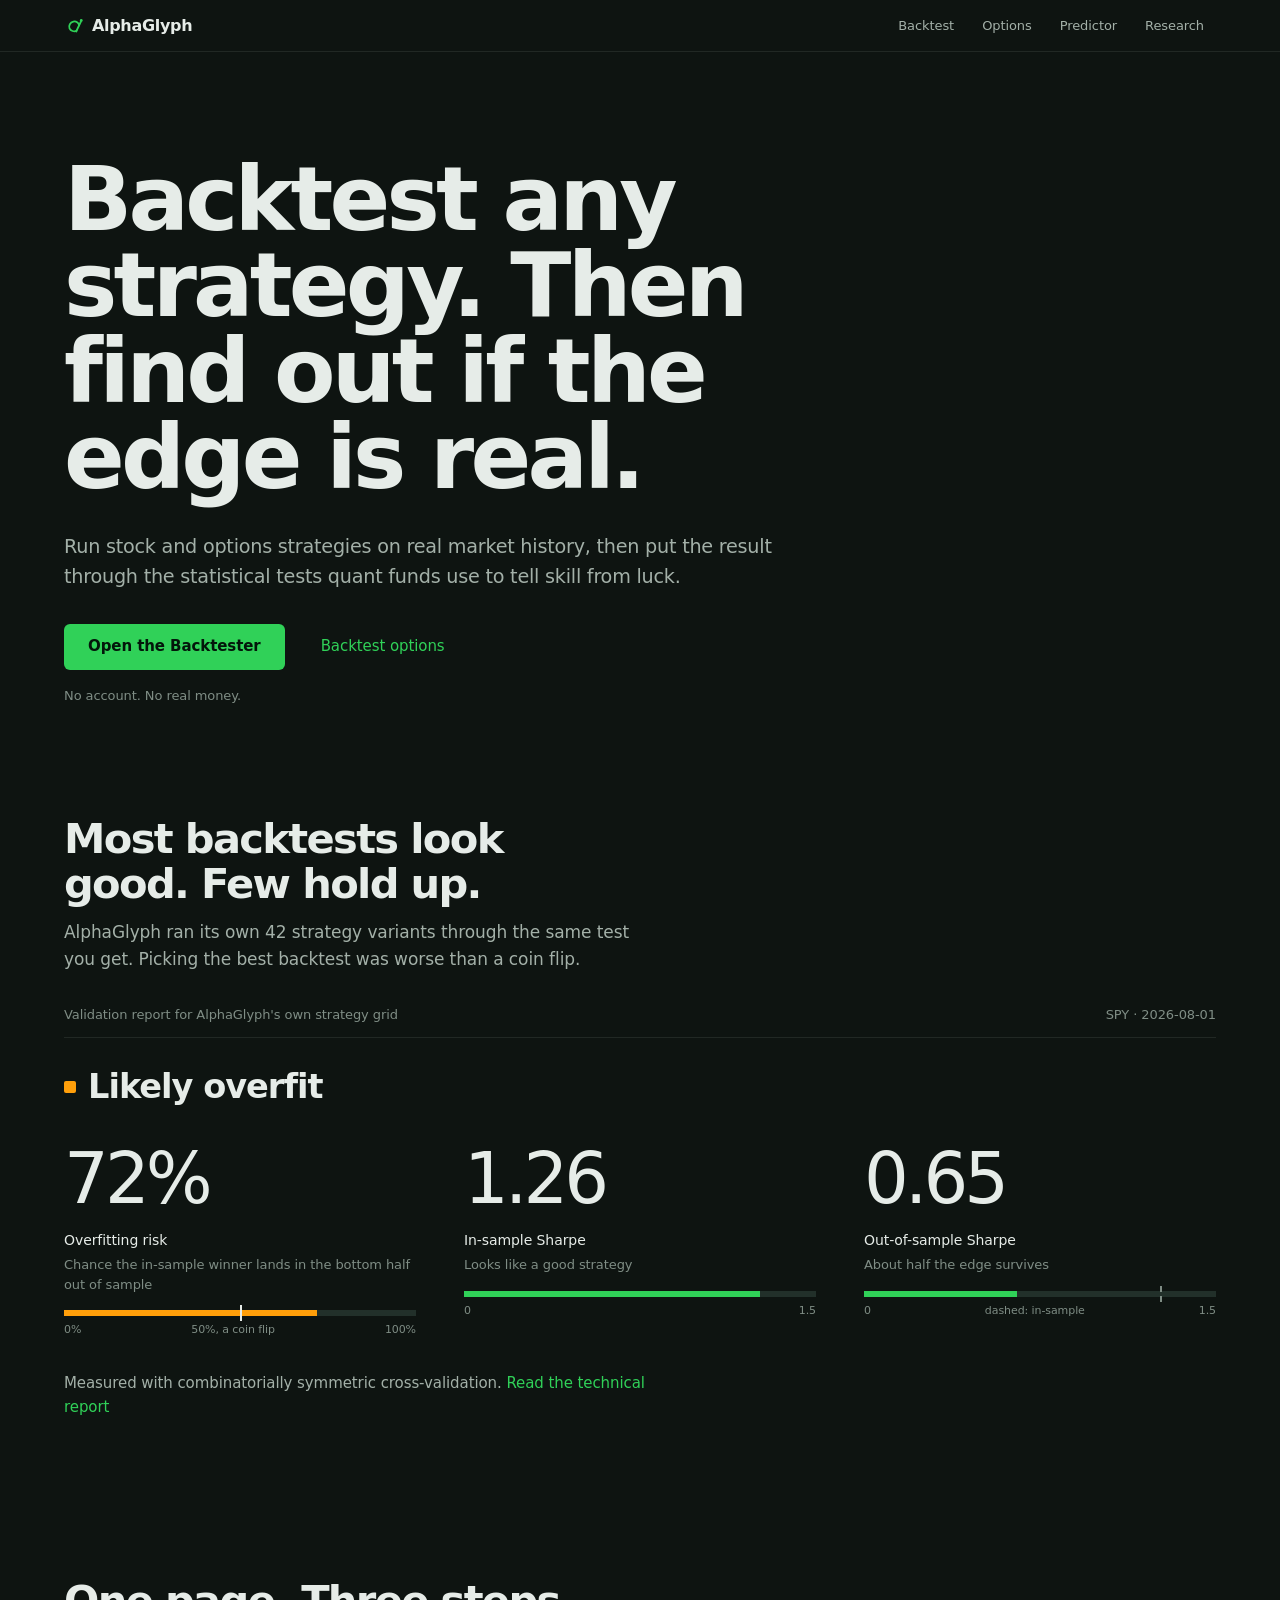
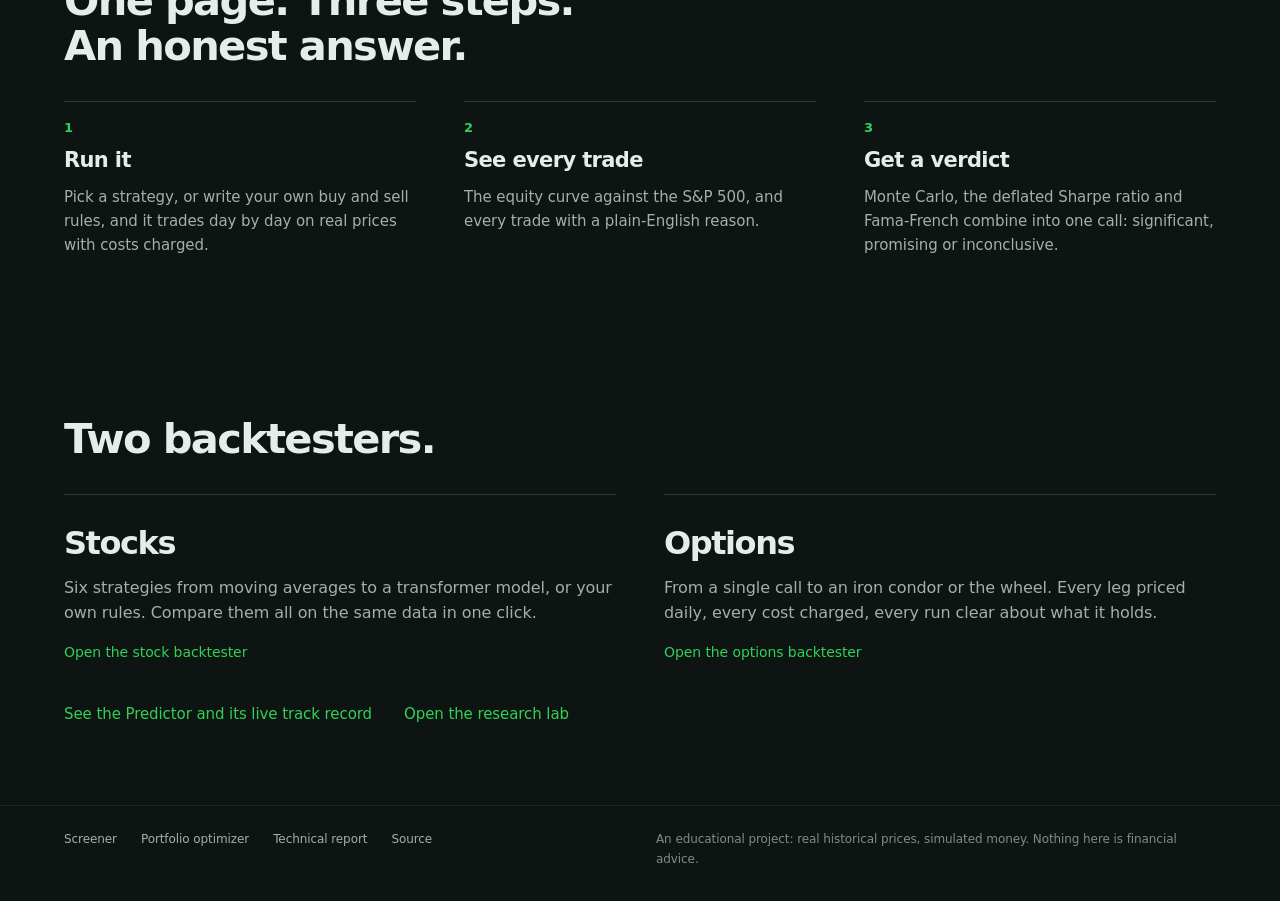
==== commit 5054e251: "AlphaGlyph identity: evergreen-black + Geist, verdict as instrument readouts So it no longer reads l" ====
--- a/frontend/index.html
+++ b/frontend/index.html
@@ -23,12 +23,11 @@
   <meta name="twitter:image" content="https://alphaglyph.org/og-image.png">
 
   <!-- Fonts are self-hosted: the Google Fonts stylesheet blocked first paint for ~0.9 s on a mobile connection (Lighthouse, 2026-10-30). -->
-  <link rel="preload" href="/fonts/inter-latin.woff2" as="font" type="font/woff2" crossorigin>
   <style>@font-face{font-family:'Inter';font-style:normal;font-weight:400 700;font-display:swap;src:url(/fonts/inter-latin.woff2) format('woff2');unicode-range:U+0000-00FF, U+0131, U+0152-0153, U+02BB-02BC, U+02C6, U+02DA, U+02DC, U+0304, U+0308, U+0329, U+2000-206F, U+20AC, U+2122, U+2191, U+2193, U+2212, U+2215, U+FEFF, U+FFFD}@font-face{font-family:'Inter';font-style:normal;font-weight:400 700;font-display:swap;src:url(/fonts/inter-greek.woff2) format('woff2');unicode-range:U+0370-0377, U+037A-037F, U+0384-038A, U+038C, U+038E-03A1, U+03A3-03FF}</style>
-  <meta name="theme-color" content="#121821">
+  <meta name="theme-color" content="#0e1411">
   <link rel="icon" type="image/svg+xml" href="favicon.svg">
-  <link rel="preload" href="/fonts/newsreader-latin-normal.woff2" as="font" type="font/woff2" crossorigin>
-  <style>@font-face{font-family:'Newsreader';font-style:normal;font-weight:200 800;font-display:swap;src:url(/fonts/newsreader-latin-normal.woff2) format('woff2');unicode-range:U+0000-00FF, U+0131, U+0152-0153, U+02BB-02BC, U+02C6, U+02DA, U+02DC, U+0304, U+0308, U+0329, U+2000-206F, U+20AC, U+2122, U+2191, U+2193, U+2212, U+2215, U+FEFF, U+FFFD}@font-face{font-family:'Newsreader';font-style:italic;font-weight:200 800;font-display:swap;src:url(/fonts/newsreader-latin-italic.woff2) format('woff2');unicode-range:U+0000-00FF, U+0131, U+0152-0153, U+02BB-02BC, U+02C6, U+02DA, U+02DC, U+0304, U+0308, U+0329, U+2000-206F, U+20AC, U+2122, U+2191, U+2193, U+2212, U+2215, U+FEFF, U+FFFD}</style>
+  <link rel="preload" href="/fonts/geist-latin.woff2" as="font" type="font/woff2" crossorigin>
+  <style>@font-face{font-family:'Geist';font-style:normal;font-weight:100 900;font-display:swap;src:url(/fonts/geist-latin.woff2) format('woff2');unicode-range:U+0000-00FF, U+0131, U+0152-0153, U+02BB-02BC, U+02C6, U+02DA, U+02DC, U+0304, U+0308, U+0329, U+2000-206F, U+20AC, U+2122, U+2191, U+2193, U+2212, U+2215, U+FEFF, U+FFFD}</style>
   <link rel="stylesheet" href="style.css">
 </head>
 <body data-page="home">
@@ -84,16 +83,22 @@
               <span class="val">72%</span>
               <span class="lbl">Overfitting risk</span>
               <span class="ctx">Chance the in-sample winner lands in the bottom half out of sample</span>
+              <span class="meter" style="--v:.72;--r:.5" aria-hidden="true"><span class="meter-fill is-warn"></span><span class="meter-ref"></span></span>
+              <span class="meter-scale" aria-hidden="true"><span>0%</span><span>50%, a coin flip</span><span>100%</span></span>
             </div>
             <div class="verdict-row">
               <span class="val">1.26</span>
               <span class="lbl">In-sample Sharpe</span>
               <span class="ctx">Looks like a good strategy</span>
+              <span class="meter" style="--v:.84" aria-hidden="true"><span class="meter-fill"></span></span>
+              <span class="meter-scale" aria-hidden="true"><span>0</span><span>1.5</span></span>
             </div>
             <div class="verdict-row">
               <span class="val">0.65</span>
               <span class="lbl">Out-of-sample Sharpe</span>
               <span class="ctx">About half the edge survives</span>
+              <span class="meter" style="--v:.4333;--r:.84" aria-hidden="true"><span class="meter-fill"></span><span class="meter-ref is-ghost"></span></span>
+              <span class="meter-scale" aria-hidden="true"><span>0</span><span>dashed: in-sample</span><span>1.5</span></span>
             </div>
           </div>
           <figcaption class="verdict-note">Measured with combinatorially symmetric cross-validation.
--- a/frontend/style.css
+++ b/frontend/style.css
@@ -13,27 +13,27 @@
 /* ══════════════════════════════════════════════════════════════════════════
    AlphaGlyph design system: one stylesheet for every page.
 
-   - Canvas is midnight (a blue-black); content sits on a few lifted
-     surfaces with small radii. Flat: no glass, glows or gradients.
+   - Canvas is evergreen-black; content sits on a few lifted surfaces
+     with small radii. Flat: no glass, glows or gradients.
    - Green is AlphaGlyph's colour: buttons, links, the selected control, and
      gains. Red is loss. Nothing else competes with them.
-   - Headlines, big figures and reading prose are set in Newsreader (serif);
-     controls, labels and tables in Inter. Same system as RL Trader.
+   - One typeface, Geist: tight, heavy headlines and large tabular
+     figures, so results read like an instrument's readout.
    ══════════════════════════════════════════════════════════════════════════ */
 
 :root {
   /* Surfaces */
-  --bg:         #121821;   /* midnight */
-  --surface:    #171f29;   /* cards, panels */
-  --surface2:   #1e2732;   /* inputs, wells, tiles inside cards */
-  --surface3:   #27313d;   /* secondary buttons, tracks */
-  --border:     rgba(214,224,236,0.09);
-  --border-lt:  rgba(214,224,236,0.17);
+  --bg:         #0e1411;   /* evergreen-black */
+  --surface:    #141c18;   /* cards, panels */
+  --surface2:   #1a241f;   /* inputs, wells, tiles inside cards */
+  --surface3:   #22302a;   /* secondary buttons, tracks */
+  --border:     rgba(214,236,224,0.09);
+  --border-lt:  rgba(214,236,224,0.17);
 
   /* Text: contrast measured on --surface (AA or better) */
-  --text:       #e4e8ec;
-  --muted:      #a5afba;   /* 7.4:1 on --surface */
-  --faint:      #838e9a;   /* 4.9:1 on --surface */
+  --text:       #e6ece8;
+  --muted:      #a3b0a8;   /* 7.6:1 on --surface */
+  --faint:      #7f8d85;   /* 4.9:1 on --surface */
 
   /* Action */
   --accent:       #30d158;   /* AlphaGlyph green: links, focus, selected state */
@@ -58,9 +58,8 @@
   --purple-dim: var(--accent-dim);
 
   /* Type */
-  --font-ui:      -apple-system, BlinkMacSystemFont, 'SF Pro Text', 'Inter', 'Inter Fallback', 'Segoe UI', system-ui, sans-serif;
-  --font-serif:   'Newsreader', 'Iowan Old Style', Georgia, serif;
-  --font-display: var(--font-serif);
+  --font-ui:      'Geist', 'Inter', 'Inter Fallback', -apple-system, 'Segoe UI', system-ui, sans-serif;
+  --font-display: var(--font-ui);
   --font-mono:    'SF Mono', ui-monospace, 'JetBrains Mono', 'Cascadia Code', Menlo, monospace;
 
   /* Shape */
@@ -140,7 +139,7 @@
 .nav-brand { display: flex; align-items: center; gap: 8px; flex-shrink: 0; color: var(--text); }
 .nav-brand:hover { text-decoration: none; }
 .brand-logo { width: 20px; height: 20px; color: var(--accent); flex-shrink: 0; }
-.nav-brand-name { font-family: var(--font-serif); font-size: 19px; font-weight: 500; letter-spacing: -0.01em; color: var(--text); }
+.nav-brand-name { font-family: var(--font-display); font-size: 16px; font-weight: 600; letter-spacing: -0.02em; color: var(--text); }
 
 .nav-links {
   display: flex; gap: 4px; flex: 1 1 auto; min-width: 0; justify-content: flex-end;
@@ -172,7 +171,7 @@
   font-size: 40px; font-weight: 700; letter-spacing: -0.03em; line-height: 1.1;
   margin-bottom: var(--s3);
 }
-.page-header p { color: var(--muted); font-family: var(--font-serif); font-size: 19px; line-height: 1.55; letter-spacing: 0; }
+.page-header p { color: var(--muted); font-size: 17px; line-height: 1.55; letter-spacing: -0.01em; }
 
 /* ── Footer (every page) ────────────────────────────────────────────────── */
 .site-footer {
@@ -385,7 +384,7 @@
   transition: background var(--fast) var(--ease), color var(--fast) var(--ease),
               transform var(--fast) var(--ease), box-shadow var(--fast) var(--ease), opacity var(--fast) var(--ease);
 }
-.btn:hover:not(:disabled)  { background: #323d4a; text-decoration: none; }
+.btn:hover:not(:disabled)  { background: #2c3b34; text-decoration: none; }
 .btn:active:not(:disabled) { transform: scale(0.97); }
 .btn:disabled              { opacity: 0.4; cursor: not-allowed; }
 .btn:focus-visible         { box-shadow: var(--ring); border-radius: var(--radius-sm); }
@@ -429,7 +428,7 @@
 }
 .tab-btn:hover { color: var(--text); }
 .tab-btn.active {
-  background: #323d4a;
+  background: #2c3b34;
   color: var(--text);
   box-shadow: 0 1px 3px rgba(0,0,0,0.5);
 }
@@ -463,7 +462,7 @@
   position: sticky; bottom: calc(-1 * var(--s5));
   margin: var(--s5) calc(-1 * var(--s5)) calc(-1 * var(--s5));
   padding: var(--s4) var(--s5) var(--s5);
-  background: linear-gradient(to bottom, rgba(23,31,41,0) 0, var(--surface) 14px);
+  background: linear-gradient(to bottom, rgba(20,28,24,0) 0, var(--surface) 14px);
   display: flex; flex-direction: column; gap: var(--s2);
 }
 .form-hint { font-size: 12px; color: var(--faint); text-align: center; line-height: 1.5; }
@@ -622,7 +621,7 @@
   transition: background var(--med) var(--ease), color var(--fast) var(--ease);
 }
 .risk-btn:hover  { color: var(--text); }
-.risk-btn.active { background: #323d4a; color: var(--text); box-shadow: 0 1px 3px rgba(0,0,0,0.5); }
+.risk-btn.active { background: #2c3b34; color: var(--text); box-shadow: 0 1px 3px rgba(0,0,0,0.5); }
 
 /* ── Validation verdict ─────────────────────────────────────────────────── */
 .verdict-card {
@@ -1042,7 +1041,7 @@
 .seg-btn { background: transparent; border: 0; border-radius: 7px; color: var(--muted); font: inherit; font-size: 12px; font-weight: 500; padding: 4px 11px; cursor: pointer;
   transition: background var(--fast) var(--ease), color var(--fast) var(--ease); }
 .seg-btn:hover { color: var(--text); }
-.seg-btn.active { background: #323d4a; color: var(--text); }
+.seg-btn.active { background: #2c3b34; color: var(--text); }
 .seg-btn:focus-visible { outline: 2px solid var(--accent); outline-offset: -2px; }
 
 .opt-verdict { color: var(--text); }
@@ -1078,16 +1077,15 @@
 
 .lp-hero { padding: calc(var(--nav-h) + 104px) 0 var(--s6); }
 .lp-hero h1 {
-  font-family: var(--font-serif);
-  font-size: clamp(2.9rem, 7.4vw, 6.25rem);
-  font-weight: 340; letter-spacing: -0.03em; line-height: 0.98;
-  font-variation-settings: "opsz" 72;
+  font-family: var(--font-display);
+  font-size: clamp(2.75rem, 7vw, 5.75rem);
+  font-weight: 600; letter-spacing: -0.042em; line-height: 0.96;
   max-width: 900px; margin: 0 0 var(--s6);
   text-wrap: balance;
 }
 .lp-sub {
-  font-family: var(--font-serif);
-  font-size: clamp(1.2rem, 1.7vw, 1.4rem); line-height: 1.55;
+  font-family: var(--font-display);
+  font-size: clamp(1.1rem, 1.5vw, 1.25rem); line-height: 1.55; letter-spacing: -0.012em;
   color: var(--muted);
   max-width: 60ch; margin: 0 0 var(--s6);
 }
@@ -1097,12 +1095,12 @@
 .lp-section { padding: var(--s8) 0; }
 .lp-head { max-width: 66ch; margin: 0 0 var(--s6); }
 .lp-head h2 {
-  font-family: var(--font-serif);
+  font-family: var(--font-display);
   font-size: clamp(1.9rem, 3.6vw, 2.6rem);
-  font-weight: 400; letter-spacing: -0.015em; line-height: 1.12;
+  font-weight: 600; letter-spacing: -0.04em; line-height: 1.08;
   margin-bottom: var(--s3); text-wrap: balance;
 }
-.lp-head p { font-family: var(--font-serif); font-size: 19px; color: var(--muted); line-height: 1.6; }
+.lp-head p { font-size: 17px; color: var(--muted); line-height: 1.6; }
 
 /* The real verdict, right under the hero: the product's honesty, shown */
 .verdict { margin: 0; padding: 0; text-align: left; }
@@ -1113,27 +1111,40 @@
 }
 .verdict-headline {
   display: flex; align-items: center; gap: 12px;
-  font-family: var(--font-serif); font-style: italic;
-  font-size: clamp(2rem, 4vw, 2.75rem); font-weight: 400; letter-spacing: -0.01em;
-  margin: var(--s5) 0;
-}
-.verdict-headline .verdict-dot { width: 12px; height: 12px; background: var(--orange); }
-.verdict-rows { display: grid; grid-template-columns: repeat(3, 1fr); gap: 0 var(--s7); }
-.verdict-row { border-top: 1px solid var(--border-lt); padding: var(--s4) 0 0; }
+  font-family: var(--font-display);
+  font-size: clamp(1.6rem, 3vw, 2.1rem); font-weight: 600; letter-spacing: -0.03em;
+  margin: var(--s5) 0 var(--s6);
+}
+.verdict-headline .verdict-dot { width: 12px; height: 12px; border-radius: 2px; background: var(--orange); }
+.verdict-rows { display: grid; grid-template-columns: repeat(3, 1fr); gap: var(--s6) var(--s7); }
+.verdict-row { padding: 0; }
 .verdict-row .val {
-  display: block; font-family: var(--font-serif); font-size: 44px; font-weight: 400;
-  line-height: 1.05; letter-spacing: -0.01em; font-variant-numeric: tabular-nums lining-nums;
-}
-.verdict-row .lbl { display: block; font-size: 14px; color: var(--text); margin-top: 6px; }
+  display: block; font-family: var(--font-display); font-size: clamp(3rem, 5.5vw, 4.5rem);
+  font-weight: 500; line-height: 1; letter-spacing: -0.055em; font-variant-numeric: tabular-nums;
+}
+.verdict-row .lbl { display: block; font-size: 14px; font-weight: 500; color: var(--text); margin-top: var(--s4); }
 .verdict-row .ctx { display: block; font-size: 13px; color: var(--faint); margin-top: 4px; line-height: 1.5; }
-.verdict-note { margin-top: var(--s5); font-family: var(--font-serif); font-size: 17px; color: var(--muted); line-height: 1.6; max-width: 66ch; }
+.verdict-note { margin-top: var(--s6); font-size: 15px; color: var(--muted); line-height: 1.6; max-width: 66ch; }
+
+/* Readout scale under each figure: a track, the reading, and a reference
+   mark (the coin-flip line, or where the in-sample Sharpe stood). */
+.meter { position: relative; display: block; height: 6px; margin-top: var(--s4); background: var(--surface3); }
+.meter-fill { position: absolute; left: 0; top: 0; bottom: 0; width: calc(var(--v) * 100%); background: var(--accent); }
+.meter-fill.is-warn { background: var(--orange); }
+.meter-ref { position: absolute; top: -5px; bottom: -5px; width: 2px; left: calc(var(--r) * 100%); background: var(--text); }
+.meter-ref.is-ghost { background: none; border-left: 2px dashed var(--faint); width: 0; }
+.meter-scale { display: flex; justify-content: space-between; margin-top: 6px; font-size: 11px; color: var(--faint); font-variant-numeric: tabular-nums; }
+@media (prefers-reduced-motion: no-preference) {
+  .meter-fill { animation: meterIn 900ms var(--ease) both; animation-delay: 150ms; transform-origin: left; }
+  @keyframes meterIn { from { transform: scaleX(0); } to { transform: scaleX(1); } }
+}
 
 /* Three steps (a real sequence, so they keep their numbers) */
 .lp-grid { display: grid; grid-template-columns: repeat(3, 1fr); gap: 0 var(--s7); }
 .lp-tile { border-top: 1px solid var(--border-lt); padding: var(--s4) 0 0; }
-.lp-tile-n { display: block; font-family: var(--font-serif); font-size: 18px; color: var(--accent); margin-bottom: var(--s2); }
-.lp-tile h3 { font-family: var(--font-serif); font-size: 24px; font-weight: 500; letter-spacing: -0.005em; margin-bottom: var(--s2); }
-.lp-tile p { font-family: var(--font-serif); font-size: 17px; color: var(--muted); line-height: 1.6; }
+.lp-tile-n { display: block; font-size: 13px; font-weight: 600; color: var(--accent); margin-bottom: var(--s2); font-variant-numeric: tabular-nums; }
+.lp-tile h3 { font-family: var(--font-display); font-size: 21px; font-weight: 600; letter-spacing: -0.03em; margin-bottom: var(--s2); }
+.lp-tile p { font-size: 15px; color: var(--muted); line-height: 1.6; }
 
 /* The two backtesters: ruled entries, not boxed cards */
 .lp-products { display: grid; grid-template-columns: 1fr 1fr; gap: 0 var(--s7); }
@@ -1146,10 +1157,10 @@
 .lp-product:hover { text-decoration: none; }
 .lp-product:hover h3 { color: var(--accent); }
 .lp-product h3 {
-  font-family: var(--font-serif); font-size: 34px; font-weight: 400; letter-spacing: -0.01em;
+  font-family: var(--font-display); font-size: 32px; font-weight: 600; letter-spacing: -0.045em;
   margin-bottom: var(--s2); transition: color var(--fast) var(--ease);
 }
-.lp-product p { font-family: var(--font-serif); font-size: 18px; color: var(--muted); line-height: 1.6; flex: 1; }
+.lp-product p { font-size: 16px; color: var(--muted); line-height: 1.6; flex: 1; }
 .lp-product .lp-go { margin-top: var(--s4); font-size: 14px; font-weight: 500; color: var(--accent); }
 
 .lp-more { display: flex; flex-wrap: wrap; gap: var(--s2) var(--s6); margin-top: var(--s6); font-size: 15px; }
@@ -1176,7 +1187,7 @@
   .data-table th, .data-table td { padding: 10px; }
   .lp-hero { padding-top: calc(var(--nav-h) + 64px); padding-bottom: var(--s7); }
   .lp-section { padding: var(--s7) 0; }
-  .verdict-row .val { font-size: 36px; }
+  .verdict-row .val { font-size: 52px; }
   .verdict-rows { grid-template-columns: 1fr; }
   .verdict-rows, .lp-grid, .lp-products { gap: var(--s4); }
 }
@@ -1214,15 +1225,12 @@
 .skip-link:focus { top: 12px; }
 main:focus { outline: none; }
 
-/* ── Serif display weights ──────────────────────────────────────────────
-   --font-display is Newsreader now. These rules came from a bold sans and
-   asked for 600-700; a book serif reads best lighter and less tightly set. */
-.page-header h1 { font-weight: 400; font-size: clamp(36px, 4.6vw, 52px); letter-spacing: -0.02em; line-height: 1.05; }
-.section-header, .form-panel h2, .opt-gallery-head h2 { font-weight: 500; font-size: 22px; letter-spacing: -0.005em; }
-.hero-stat-value, .stat-value, .pred-prob-num, .verdict-row .val {
-  font-weight: 400; letter-spacing: -0.01em; font-variant-numeric: tabular-nums lining-nums;
-}
+/* ── Display weights ────────────────────────────────────────────────────
+   Geist set tight: headings and large figures heavier and closer than body. */
+.page-header h1 { font-weight: 600; font-size: clamp(34px, 4.4vw, 48px); letter-spacing: -0.045em; line-height: 1.02; }
+.section-header, .form-panel h2, .opt-gallery-head h2 { font-weight: 600; letter-spacing: -0.03em; }
+.hero-stat-value, .stat-value, .pred-prob-num, .verdict-row .val { font-variant-numeric: tabular-nums; }
+.hero-stat-value, .stat-value { font-weight: 500; letter-spacing: -0.045em; }
 .hero-stat-value { font-size: 32px; }
-.stat-value { font-size: 27px; }
-.empty-title, .verdict-main, .verdict-line, .pred-ticker, .opt-learn-name { font-weight: 400; letter-spacing: -0.01em; }
-.empty-title { font-size: 32px; }
+.stat-value { font-size: 28px; }
+.empty-title, .verdict-main, .verdict-line, .pred-ticker, .opt-learn-name { font-weight: 600; letter-spacing: -0.035em; }
